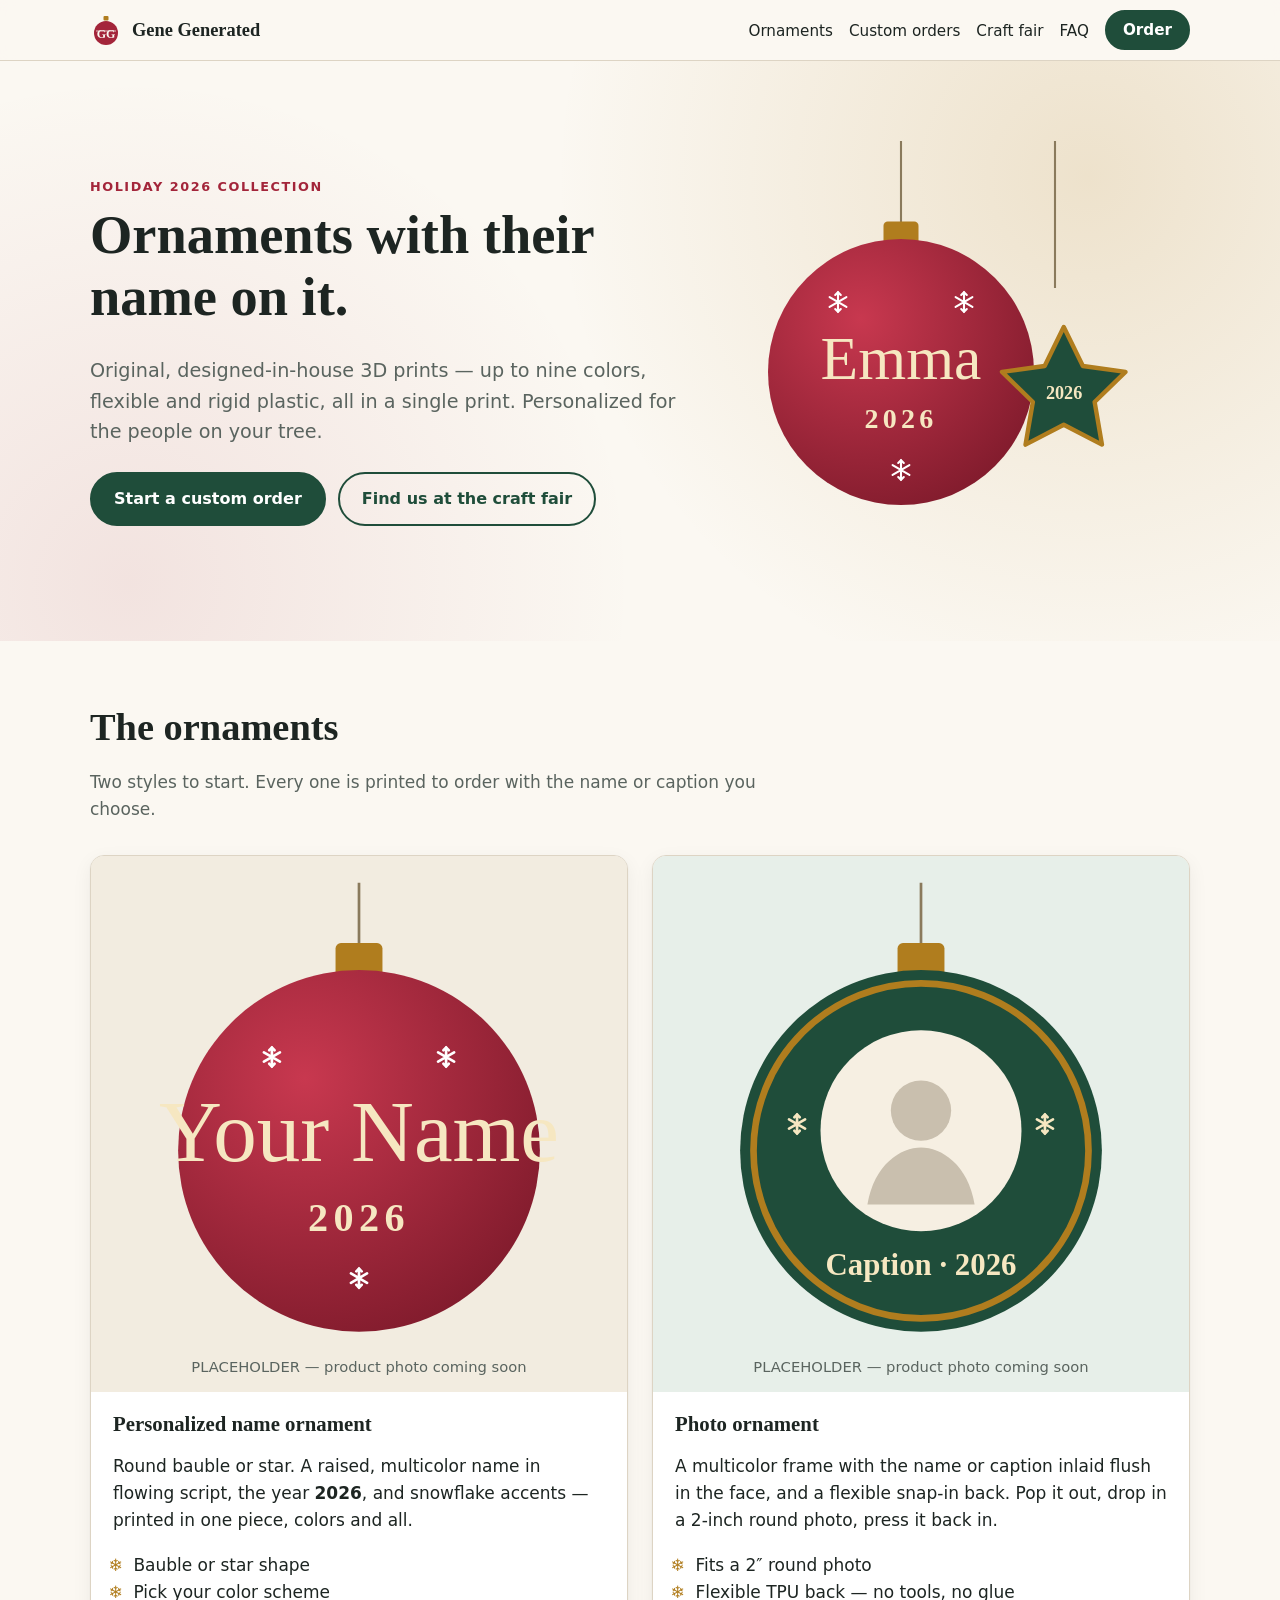
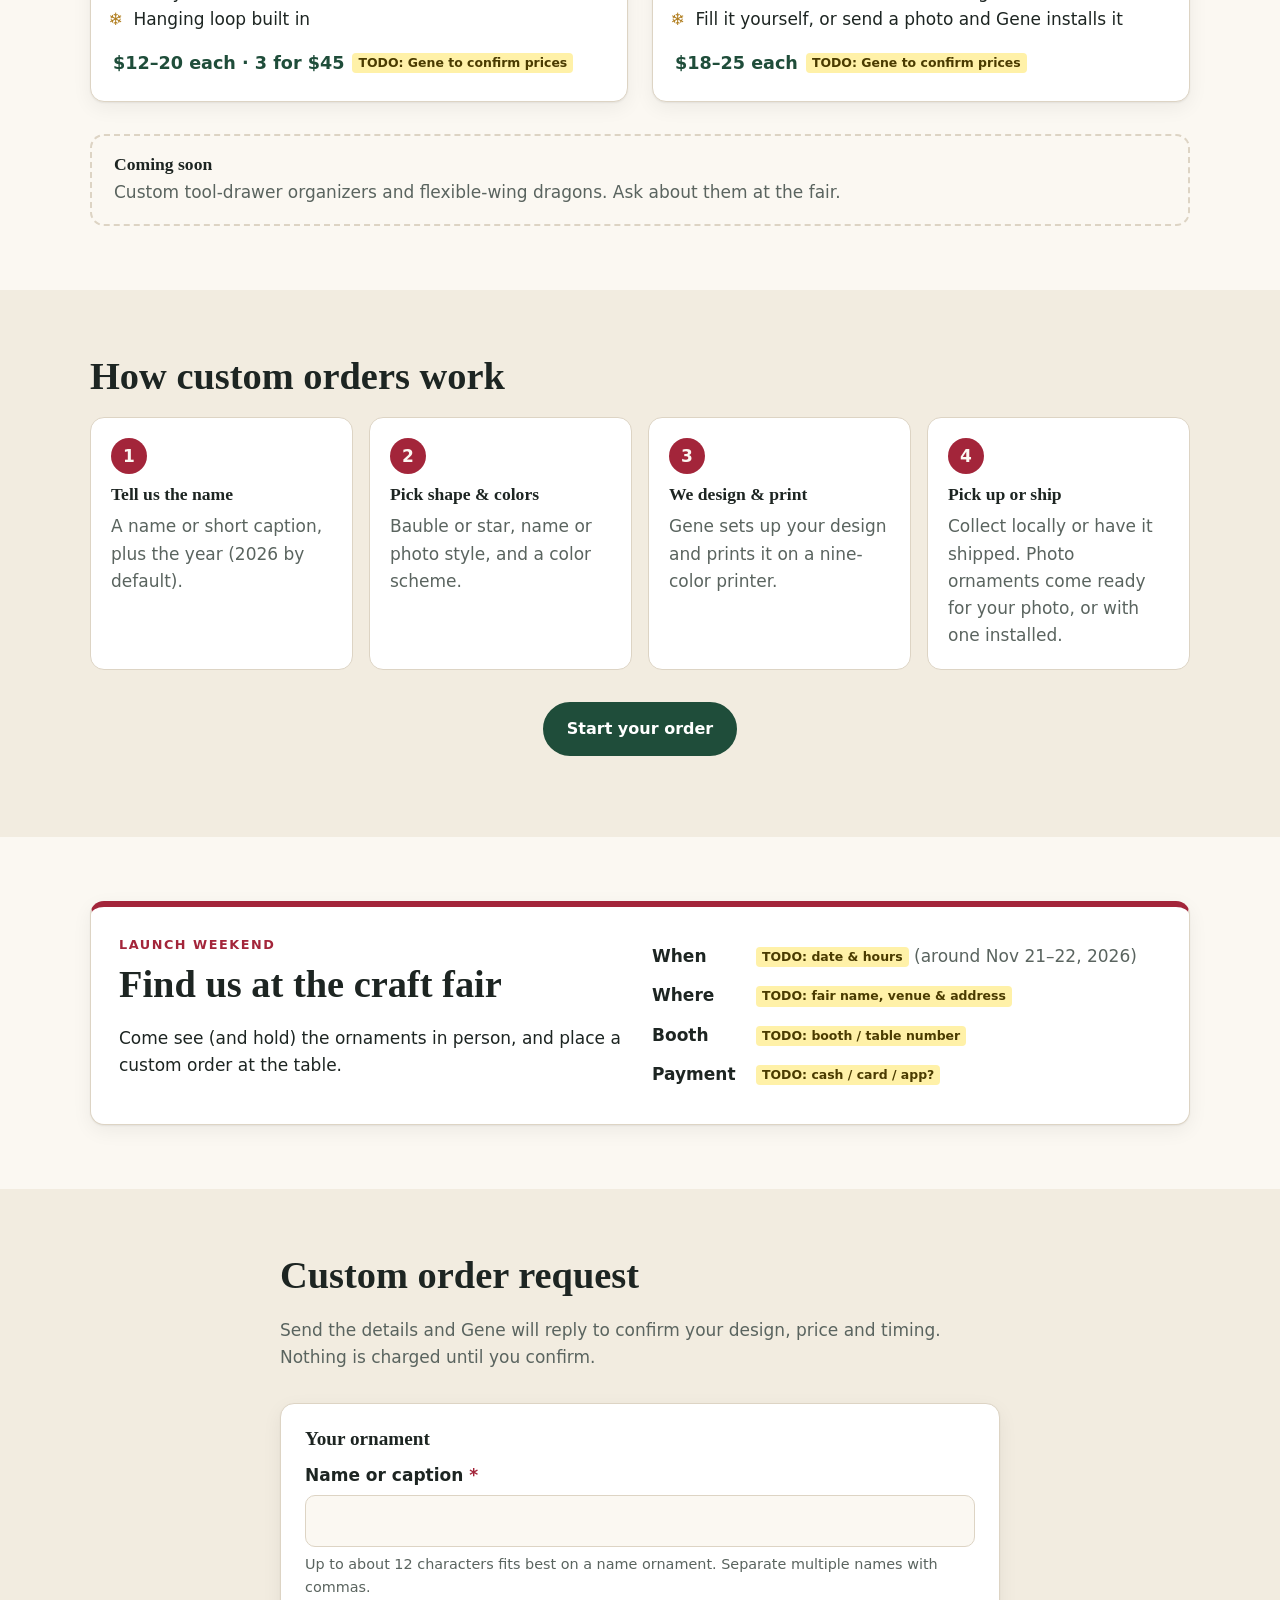
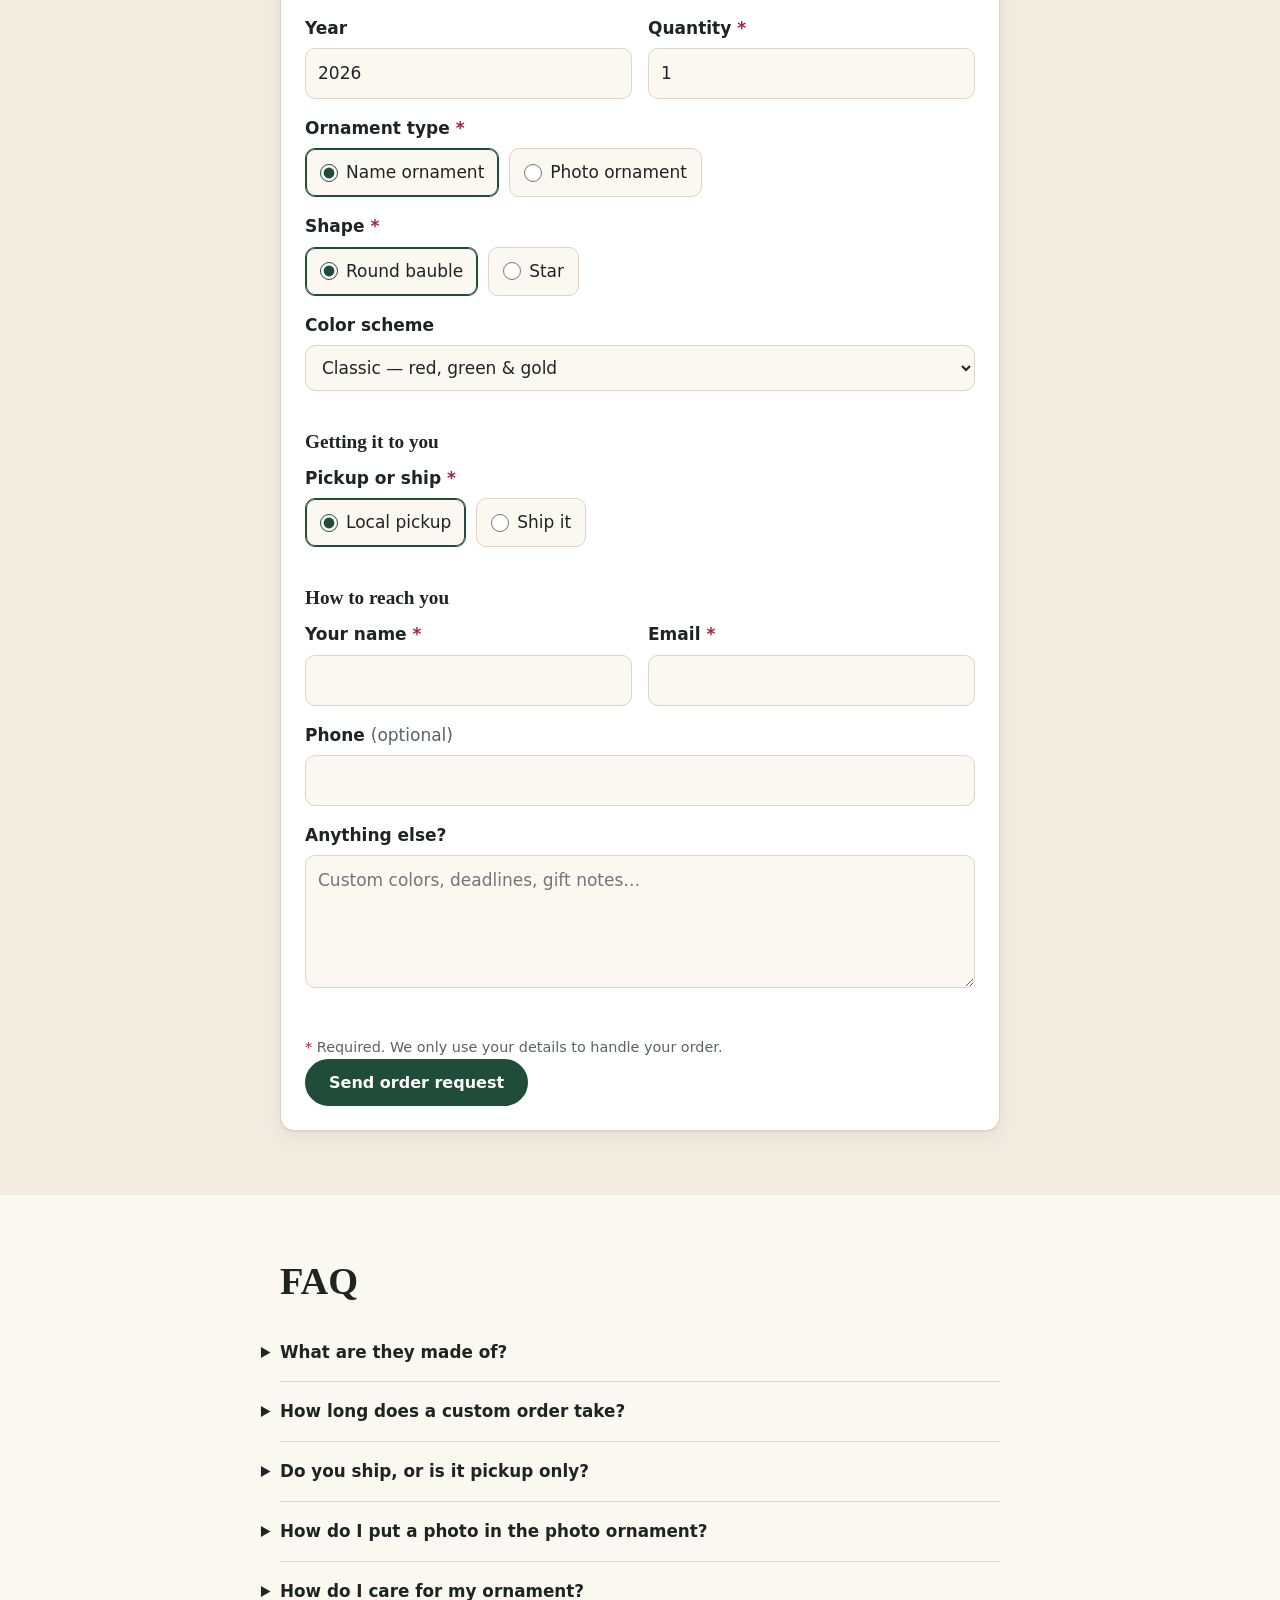
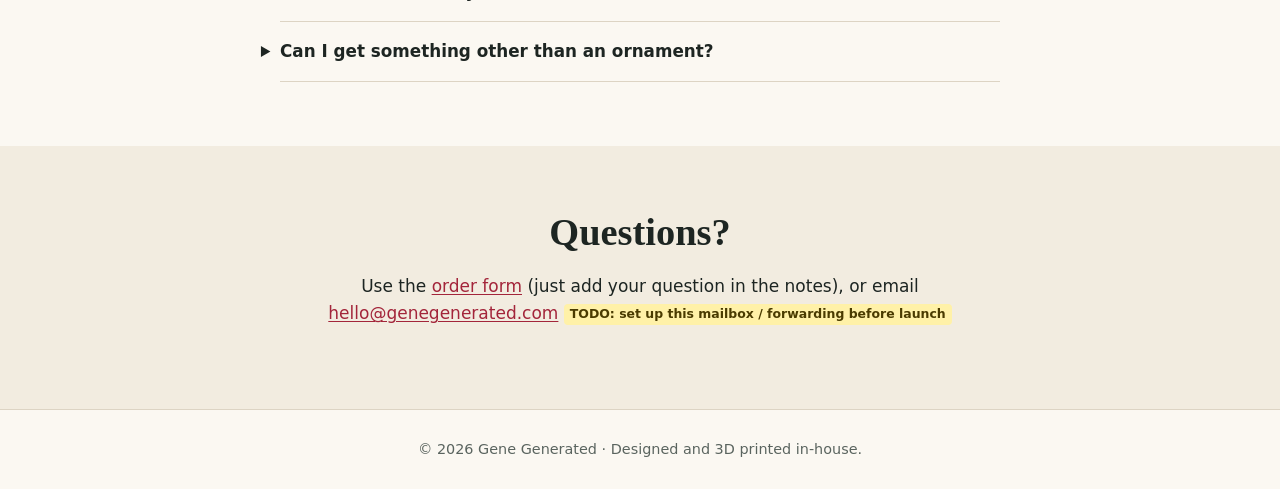
==== index.html @ dda0d92b "Initial static site for genegenerated.com One-page site: hero, name + photo ornament lines, custom-o" ====
<!doctype html>
<html lang="en">
<head>
  <meta charset="utf-8">
  <meta name="viewport" content="width=device-width, initial-scale=1">
  <title>Gene Generated — Personalized 3D-Printed Ornaments</title>
  <meta name="description" content="Original, designed-in-house multicolor 3D-printed ornaments. Personalized name ornaments and snap-in photo ornaments for holiday 2026.">
  <meta name="color-scheme" content="light dark">
  <meta name="theme-color" content="#1f4d3a" media="(prefers-color-scheme: light)">
  <meta name="theme-color" content="#0f1a16" media="(prefers-color-scheme: dark)">
  <link rel="canonical" href="https://genegenerated.com/">
  <link rel="icon" href="assets/img/favicon.svg" type="image/svg+xml">
  <meta property="og:title" content="Gene Generated — Personalized 3D-Printed Ornaments">
  <meta property="og:description" content="Multicolor name and photo ornaments, designed and printed in-house.">
  <meta property="og:type" content="website">
  <meta property="og:url" content="https://genegenerated.com/">
  <link rel="stylesheet" href="styles.css">
  <script src="script.js" defer></script>
</head>
<body>
  <a class="skip-link" href="#main">Skip to content</a>

  <header class="site-header">
    <div class="wrap header-inner">
      <a class="brand" href="#top" aria-label="Gene Generated home">
        <img src="assets/img/favicon.svg" alt="" width="32" height="32">
        <span>Gene Generated</span>
      </a>
      <nav aria-label="Main">
        <ul class="nav-list">
          <li><a href="#ornaments">Ornaments</a></li>
          <li><a href="#how">Custom orders</a></li>
          <li><a href="#fair">Craft fair</a></li>
          <li><a href="#faq">FAQ</a></li>
          <li><a class="btn btn-small" href="#order">Order</a></li>
        </ul>
      </nav>
    </div>
  </header>

  <main id="main">
    <!-- HERO -->
    <section class="hero" id="top">
      <div class="wrap hero-inner">
        <div class="hero-copy">
          <p class="eyebrow">Holiday 2026 collection</p>
          <h1>Ornaments with their name on it.</h1>
          <p class="lede">Original, designed-in-house 3D prints — up to nine colors, flexible and rigid plastic, all in a single print. Personalized for the people on your tree.</p>
          <div class="hero-actions">
            <a class="btn" href="#order">Start a custom order</a>
            <a class="btn btn-ghost" href="#fair">Find us at the craft fair</a>
          </div>
        </div>
        <figure class="hero-art">
          <!-- TODO(Gene): swap for a real render/photo, ~1200×1200 -->
          <img src="assets/img/placeholder-hero.svg" alt="Illustration of a round ornament with a raised name and snowflakes, next to a star ornament" width="600" height="600">
        </figure>
      </div>
    </section>

    <!-- ORNAMENT LINES -->
    <section class="section" id="ornaments" aria-labelledby="ornaments-title">
      <div class="wrap">
        <h2 id="ornaments-title">The ornaments</h2>
        <p class="section-intro">Two styles to start. Every one is printed to order with the name or caption you choose.</p>

        <div class="cards">
          <article class="card">
            <!-- TODO(Gene): swap for name-ornament render, 800×800 -->
            <img src="assets/img/placeholder-name.svg" alt="Placeholder illustration of a round bauble ornament with a script name, the year 2026 and snowflake accents" width="800" height="800" loading="lazy">
            <div class="card-body">
              <h3>Personalized name ornament</h3>
              <p>Round bauble or star. A raised, multicolor name in flowing script, the year <strong>2026</strong>, and snowflake accents — printed in one piece, colors and all.</p>
              <ul class="features">
                <li>Bauble or star shape</li>
                <li>Pick your color scheme</li>
                <li>Hanging loop built in</li>
              </ul>
              <p class="price">$12–20 each · 3 for $45 <mark class="todo">TODO: Gene to confirm prices</mark></p>
            </div>
          </article>

          <article class="card">
            <!-- TODO(Gene): swap for photo-ornament render, 800×800 -->
            <img src="assets/img/placeholder-photo.svg" alt="Placeholder illustration of a round photo-frame ornament with a caption inlaid in the frame" width="800" height="800" loading="lazy">
            <div class="card-body">
              <h3>Photo ornament</h3>
              <p>A multicolor frame with the name or caption inlaid flush in the face, and a flexible snap-in back. Pop it out, drop in a 2-inch round photo, press it back in.</p>
              <ul class="features">
                <li>Fits a 2″ round photo</li>
                <li>Flexible TPU back — no tools, no glue</li>
                <li>Fill it yourself, or send a photo and Gene installs it</li>
              </ul>
              <p class="price">$18–25 each <mark class="todo">TODO: Gene to confirm prices</mark></p>
            </div>
          </article>
        </div>

        <aside class="coming-soon" aria-label="Coming soon">
          <h3>Coming soon</h3>
          <p>Custom tool-drawer organizers and flexible-wing dragons. Ask about them at the fair.</p>
        </aside>
      </div>
    </section>

    <!-- HOW IT WORKS -->
    <section class="section section-alt" id="how" aria-labelledby="how-title">
      <div class="wrap">
        <h2 id="how-title">How custom orders work</h2>
        <ol class="steps">
          <li>
            <h3>Tell us the name</h3>
            <p>A name or short caption, plus the year (2026 by default).</p>
          </li>
          <li>
            <h3>Pick shape &amp; colors</h3>
            <p>Bauble or star, name or photo style, and a color scheme.</p>
          </li>
          <li>
            <h3>We design &amp; print</h3>
            <p>Gene sets up your design and prints it on a nine-color printer.</p>
          </li>
          <li>
            <h3>Pick up or ship</h3>
            <p>Collect locally or have it shipped. Photo ornaments come ready for your photo, or with one installed.</p>
          </li>
        </ol>
        <p class="center"><a class="btn" href="#order">Start your order</a></p>
      </div>
    </section>

    <!-- CRAFT FAIR -->
    <section class="section" id="fair" aria-labelledby="fair-title">
      <div class="wrap">
        <div class="fair">
          <div>
            <p class="eyebrow">Launch weekend</p>
            <h2 id="fair-title">Find us at the craft fair</h2>
            <p>Come see (and hold) the ornaments in person, and place a custom order at the table.</p>
          </div>
          <dl class="fair-details">
            <div><dt>When</dt><dd><mark class="todo">TODO: date &amp; hours</mark> <span class="muted">(around Nov 21–22, 2026)</span></dd></div>
            <div><dt>Where</dt><dd><mark class="todo">TODO: fair name, venue &amp; address</mark></dd></div>
            <div><dt>Booth</dt><dd><mark class="todo">TODO: booth / table number</mark></dd></div>
            <div><dt>Payment</dt><dd><mark class="todo">TODO: cash / card / app?</mark></dd></div>
          </dl>
        </div>
      </div>
    </section>

    <!-- ORDER FORM -->
    <section class="section section-alt" id="order" aria-labelledby="order-title">
      <div class="wrap narrow">
        <h2 id="order-title">Custom order request</h2>
        <p class="section-intro">Send the details and Gene will reply to confirm your design, price and timing. Nothing is charged until you confirm.</p>

        <form name="custom-order" method="POST" action="/thanks.html" data-netlify="true" netlify-honeypot="bot-field" class="order-form">
          <input type="hidden" name="form-name" value="custom-order">
          <p class="visually-hidden">
            <label>Leave this empty: <input name="bot-field" tabindex="-1" autocomplete="off"></label>
          </p>

          <fieldset>
            <legend>Your ornament</legend>

            <div class="field">
              <label for="ornament-text">Name or caption <span class="req" aria-hidden="true">*</span></label>
              <input id="ornament-text" name="ornament_text" type="text" required maxlength="40" autocomplete="off" aria-describedby="ornament-text-help">
              <p class="help" id="ornament-text-help">Up to about 12 characters fits best on a name ornament. Separate multiple names with commas.</p>
            </div>

            <div class="row">
              <div class="field">
                <label for="year">Year</label>
                <input id="year" name="year" type="text" inputmode="numeric" value="2026" maxlength="4" pattern="[0-9]{4}">
              </div>
              <div class="field">
                <label for="quantity">Quantity <span class="req" aria-hidden="true">*</span></label>
                <input id="quantity" name="quantity" type="number" min="1" max="50" value="1" required>
              </div>
            </div>

            <div class="field">
              <span class="label" id="type-label">Ornament type <span class="req" aria-hidden="true">*</span></span>
              <div class="choices" role="radiogroup" aria-labelledby="type-label">
                <label class="choice"><input type="radio" name="ornament_type" value="name" required checked> Name ornament</label>
                <label class="choice"><input type="radio" name="ornament_type" value="photo"> Photo ornament</label>
              </div>
            </div>

            <div class="field">
              <span class="label" id="shape-label">Shape <span class="req" aria-hidden="true">*</span></span>
              <div class="choices" role="radiogroup" aria-labelledby="shape-label">
                <label class="choice"><input type="radio" name="shape" value="bauble" required checked> Round bauble</label>
                <label class="choice"><input type="radio" name="shape" value="star"> Star</label>
              </div>
            </div>

            <div class="field" id="photo-option">
              <span class="label" id="photo-label">Photo</span>
              <div class="choices" role="radiogroup" aria-labelledby="photo-label">
                <label class="choice"><input type="radio" name="photo_install" value="customer-fills" checked> I'll add my own photo</label>
                <label class="choice"><input type="radio" name="photo_install" value="gene-installs"> I'll send a photo for you to install</label>
              </div>
              <p class="help">If you'd like us to install it, Gene will reply with how to send the photo.</p>
            </div>

            <div class="field">
              <label for="colors">Color scheme</label>
              <select id="colors" name="color_scheme">
                <option>Classic — red, green &amp; gold</option>
                <option>Winter — white, silver &amp; ice blue</option>
                <option>Woodland — pine, cream &amp; copper</option>
                <option>Candy — red, white &amp; mint</option>
                <option>Custom — describe below</option>
              </select>
            </div>
          </fieldset>

          <fieldset>
            <legend>Getting it to you</legend>
            <div class="field">
              <span class="label" id="delivery-label">Pickup or ship <span class="req" aria-hidden="true">*</span></span>
              <div class="choices" role="radiogroup" aria-labelledby="delivery-label">
                <label class="choice"><input type="radio" name="delivery" value="pickup" required checked> Local pickup</label>
                <label class="choice"><input type="radio" name="delivery" value="ship"> Ship it</label>
              </div>
            </div>
            <div class="field" id="ship-address">
              <label for="address">Shipping address</label>
              <textarea id="address" name="shipping_address" rows="3" autocomplete="street-address"></textarea>
            </div>
          </fieldset>

          <fieldset>
            <legend>How to reach you</legend>
            <div class="row">
              <div class="field">
                <label for="cust-name">Your name <span class="req" aria-hidden="true">*</span></label>
                <input id="cust-name" name="customer_name" type="text" required autocomplete="name">
              </div>
              <div class="field">
                <label for="cust-email">Email <span class="req" aria-hidden="true">*</span></label>
                <input id="cust-email" name="customer_email" type="email" required autocomplete="email">
              </div>
            </div>
            <div class="field">
              <label for="cust-phone">Phone <span class="optional">(optional)</span></label>
              <input id="cust-phone" name="customer_phone" type="tel" autocomplete="tel">
            </div>
            <div class="field">
              <label for="notes">Anything else?</label>
              <textarea id="notes" name="notes" rows="4" placeholder="Custom colors, deadlines, gift notes…"></textarea>
            </div>
          </fieldset>

          <p class="help"><span class="req" aria-hidden="true">*</span> Required. We only use your details to handle your order.</p>
          <button class="btn" type="submit">Send order request</button>
        </form>
      </div>
    </section>

    <!-- FAQ -->
    <section class="section" id="faq" aria-labelledby="faq-title">
      <div class="wrap narrow">
        <h2 id="faq-title">FAQ</h2>
        <div class="faq">
          <details>
            <summary>What are they made of?</summary>
            <p>Rigid PLA plastic for the body and frame, with flexible TPU for parts that need to bend, like the photo ornament's snap-in back. Everything is printed together on a nine-head multi-material printer, so colors are part of the print, not paint. <mark class="todo">TODO: Gene to confirm materials</mark></p>
          </details>
          <details>
            <summary>How long does a custom order take?</summary>
            <p>Usually <mark class="todo">TODO: X–Y days</mark> from when you confirm your design. Ordering for a gift? Let us know your deadline in the notes. <mark class="todo">TODO: last order date for Christmas delivery</mark></p>
          </details>
          <details>
            <summary>Do you ship, or is it pickup only?</summary>
            <p>Both. Local pickup is free <mark class="todo">TODO: confirm pickup location/arrangement</mark>. Shipping within the US is <mark class="todo">TODO: shipping cost &amp; carrier</mark>.</p>
          </details>
          <details>
            <summary>How do I put a photo in the photo ornament?</summary>
            <p>Gently push the flexible back out, drop in a 2-inch round photo (a standard 2″ circle punch works great on a printed photo), and press the back into place. Prefer we do it? Choose "send a photo for you to install" on the order form.</p>
          </details>
          <details>
            <summary>How do I care for my ornament?</summary>
            <p>Dust with a soft dry cloth. Keep away from high heat — don't leave it on a dashboard, in direct sun behind glass, or near a heater, as the plastic can soften and warp. Not a toy for small children; contains small details.</p>
          </details>
          <details>
            <summary>Can I get something other than an ornament?</summary>
            <p>Custom tool-drawer organizers and flexible-wing dragons are on the way. Ask through the order form — we're happy to talk about ideas.</p>
          </details>
        </div>
      </div>
    </section>

    <!-- CONTACT -->
    <section class="section section-alt" id="contact" aria-labelledby="contact-title">
      <div class="wrap narrow center">
        <h2 id="contact-title">Questions?</h2>
        <p>Use the <a href="#order">order form</a> (just add your question in the notes), or email
          <a href="mailto:hello@genegenerated.com">hello@genegenerated.com</a>
          <mark class="todo">TODO: set up this mailbox / forwarding before launch</mark></p>
      </div>
    </section>
  </main>

  <footer class="site-footer">
    <div class="wrap">
      <p>© 2026 Gene Generated · Designed and 3D printed in-house.</p>
    </div>
  </footer>
</body>
</html>
---- styles.css ----
/* Gene Generated — styles. No build step. */
:root {
  --bg: #fbf8f2;
  --bg-alt: #f2ece0;
  --surface: #ffffff;
  --text: #1d2522;
  --muted: #5a645f;
  --border: #ddd4c4;
  --primary: #1f4d3a;       /* pine */
  --primary-text: #ffffff;
  --accent: #a3253a;        /* cranberry */
  --gold: #b07d1e;
  --focus: #1a6fd1;
  --todo-bg: #fff1a8;
  --todo-text: #4a3b00;
  --radius: 14px;
  --shadow: 0 1px 2px rgb(0 0 0 / .06), 0 6px 20px rgb(0 0 0 / .06);
  --font: system-ui, -apple-system, "Segoe UI", Roboto, "Helvetica Neue", Arial, sans-serif;
  --display: Georgia, "Iowan Old Style", "Palatino Linotype", serif;
}

@media (prefers-color-scheme: dark) {
  :root {
    --bg: #0f1a16;
    --bg-alt: #15231e;
    --surface: #1a2a24;
    --text: #eef2ee;
    --muted: #a8b5ae;
    --border: #2d4038;
    --primary: #7fcfa6;
    --primary-text: #0b1612;
    --accent: #f08a9b;
    --gold: #e4b955;
    --focus: #8cc2ff;
    --todo-bg: #5c4b00;
    --todo-text: #fff3b0;
    --shadow: 0 1px 2px rgb(0 0 0 / .4), 0 6px 20px rgb(0 0 0 / .3);
  }
}

*, *::before, *::after { box-sizing: border-box; }
html { scroll-behavior: smooth; -webkit-text-size-adjust: 100%; }
@media (prefers-reduced-motion: reduce) { html { scroll-behavior: auto; } }

body {
  margin: 0;
  background: var(--bg);
  color: var(--text);
  font: 1.0625rem/1.6 var(--font);
}

img { max-width: 100%; height: auto; display: block; }
a { color: var(--accent); text-underline-offset: 2px; }
a:hover { text-decoration-thickness: 2px; }
:focus-visible { outline: 3px solid var(--focus); outline-offset: 2px; border-radius: 4px; }

h1, h2, h3 { font-family: var(--display); line-height: 1.15; margin: 0 0 .5em; }
h1 { font-size: clamp(2.1rem, 6vw, 3.4rem); }
h2 { font-size: clamp(1.7rem, 4.5vw, 2.4rem); }
h3 { font-size: 1.3rem; }

.wrap { width: min(1100px, 100% - 32px); margin-inline: auto; }
.narrow { width: min(720px, 100% - 32px); }
.center { text-align: center; }
.muted { color: var(--muted); }

.skip-link {
  position: absolute; left: 8px; top: -60px;
  background: var(--primary); color: var(--primary-text);
  padding: 8px 14px; border-radius: 8px; z-index: 100;
}
.skip-link:focus { top: 8px; }

.visually-hidden {
  position: absolute !important; width: 1px; height: 1px; overflow: hidden;
  clip: rect(0 0 0 0); white-space: nowrap;
}

/* TODO markers — intentionally loud; remove each once confirmed */
mark.todo {
  background: var(--todo-bg); color: var(--todo-text);
  font: 600 .78rem/1.3 var(--font);
  padding: 2px 6px; border-radius: 4px; white-space: normal;
  display: inline-block; vertical-align: middle;
}

/* Header */
.site-header {
  position: sticky; top: 0; z-index: 10;
  background: color-mix(in srgb, var(--bg) 88%, transparent);
  backdrop-filter: blur(8px);
  border-bottom: 1px solid var(--border);
}
.header-inner { display: flex; align-items: center; justify-content: space-between; gap: 12px; padding-block: 10px; flex-wrap: wrap; }
.brand { display: flex; align-items: center; gap: 10px; color: var(--text); text-decoration: none; font: 700 1.15rem var(--display); }
.nav-list { list-style: none; display: flex; flex-wrap: wrap; gap: 4px 16px; margin: 0; padding: 0; align-items: center; }
.nav-list a:not(.btn) { color: var(--text); text-decoration: none; font-size: .95rem; padding: 6px 0; }
.nav-list a:not(.btn):hover { color: var(--accent); }
@media (max-width: 640px) {
  .nav-list li:not(:last-child) { display: none; }
}

/* Buttons */
.btn {
  display: inline-block; background: var(--primary); color: var(--primary-text);
  padding: 12px 22px; border-radius: 999px; font-weight: 600; text-decoration: none;
  border: 2px solid var(--primary); cursor: pointer; font-size: 1rem; font-family: inherit;
}
.btn:hover { filter: brightness(1.1); }
.btn-small { padding: 6px 16px; font-size: .95rem; }
.btn-ghost { background: transparent; color: var(--primary); }

/* Hero */
.hero { padding: 48px 0 56px; background:
  radial-gradient(circle at 85% 20%, color-mix(in srgb, var(--gold) 18%, transparent), transparent 45%),
  radial-gradient(circle at 10% 90%, color-mix(in srgb, var(--accent) 10%, transparent), transparent 40%); }
.hero-inner { display: grid; gap: 32px; align-items: center; }
@media (min-width: 820px) { .hero-inner { grid-template-columns: 1.1fr .9fr; } .hero { padding: 80px 0; } }
.eyebrow { text-transform: uppercase; letter-spacing: .12em; font-size: .8rem; font-weight: 700; color: var(--accent); margin: 0 0 .5em; }
.lede { font-size: 1.2rem; color: var(--muted); max-width: 36em; }
.hero-actions { display: flex; flex-wrap: wrap; gap: 12px; margin-top: 24px; }
.hero-art img { width: min(420px, 100%); margin-inline: auto; }
.hero-art { margin: 0; }

/* Sections */
.section { padding: 64px 0; }
.section-alt { background: var(--bg-alt); }
.section-intro { color: var(--muted); max-width: 40em; margin-bottom: 32px; }

.cards { display: grid; gap: 24px; }
@media (min-width: 760px) { .cards { grid-template-columns: 1fr 1fr; } }
.card { background: var(--surface); border: 1px solid var(--border); border-radius: var(--radius); overflow: hidden; box-shadow: var(--shadow); display: flex; flex-direction: column; }
.card img { aspect-ratio: 1; object-fit: cover; width: 100%; background: var(--bg-alt); }
.card-body { padding: 20px 22px 24px; }
.features { padding-left: 1.2em; margin: 0 0 16px; }
.features li::marker { color: var(--gold); content: "❄  "; }
.price { font-weight: 700; font-size: 1.1rem; color: var(--primary); margin: 0; display: flex; flex-wrap: wrap; gap: 8px; align-items: center; }

.coming-soon { margin-top: 32px; padding: 18px 22px; border: 2px dashed var(--border); border-radius: var(--radius); }
.coming-soon h3 { font-size: 1.1rem; margin-bottom: .25em; }
.coming-soon p { margin: 0; color: var(--muted); }

.steps { list-style: none; padding: 0; margin: 0 0 32px; display: grid; gap: 16px; counter-reset: step; }
@media (min-width: 700px) { .steps { grid-template-columns: repeat(2, 1fr); } }
@media (min-width: 1000px) { .steps { grid-template-columns: repeat(4, 1fr); } }
.steps li { counter-increment: step; background: var(--surface); border: 1px solid var(--border); border-radius: var(--radius); padding: 20px; }
.steps li::before {
  content: counter(step); display: grid; place-items: center; width: 36px; height: 36px; border-radius: 50%;
  background: var(--accent); color: var(--bg); font-weight: 700; margin-bottom: 10px;
}
.steps h3 { font-size: 1.1rem; }
.steps p { margin: 0; color: var(--muted); }

.fair { display: grid; gap: 24px; background: var(--surface); border: 1px solid var(--border); border-radius: var(--radius); padding: 28px; box-shadow: var(--shadow); border-top: 6px solid var(--accent); }
@media (min-width: 820px) { .fair { grid-template-columns: 1fr 1fr; align-items: center; } }
.fair-details { margin: 0; display: grid; gap: 12px; }
.fair-details div { display: grid; grid-template-columns: 6rem 1fr; gap: 8px; }
.fair-details dt { font-weight: 700; }
.fair-details dd { margin: 0; }

/* Form */
.order-form { background: var(--surface); border: 1px solid var(--border); border-radius: var(--radius); padding: 24px; box-shadow: var(--shadow); }
fieldset { border: 0; padding: 0; margin: 0 0 24px; }
legend { font: 700 1.2rem var(--display); margin-bottom: 12px; padding: 0; }
.field { margin-bottom: 16px; }
.row { display: grid; gap: 0 16px; }
@media (min-width: 560px) { .row { grid-template-columns: 1fr 1fr; } }
label, .label { display: block; font-weight: 600; margin-bottom: 6px; }
.req { color: var(--accent); }
.optional { font-weight: 400; color: var(--muted); }
input[type="text"], input[type="email"], input[type="tel"], input[type="number"], select, textarea {
  width: 100%; padding: 11px 12px; font: inherit; color: var(--text);
  background: var(--bg); border: 1.5px solid var(--border); border-radius: 10px;
}
input:focus-visible, select:focus-visible, textarea:focus-visible { border-color: var(--focus); }
.choices { display: flex; flex-wrap: wrap; gap: 10px; }
.choice {
  display: flex; align-items: center; gap: 8px; font-weight: 500; margin: 0;
  padding: 10px 14px; border: 1.5px solid var(--border); border-radius: 10px; cursor: pointer; background: var(--bg);
}
.choice:has(input:checked) { border-color: var(--primary); box-shadow: inset 0 0 0 1px var(--primary); }
.choice input { accent-color: var(--primary); width: 18px; height: 18px; margin: 0; }
.help { font-size: .9rem; color: var(--muted); margin: 6px 0 0; }

/* FAQ */
.faq details { border-bottom: 1px solid var(--border); padding: 4px 0; }
.faq summary { cursor: pointer; font-weight: 600; padding: 12px 0; font-size: 1.05rem; list-style-position: outside; }
.faq details p { margin: 0 0 16px; color: var(--muted); }

.site-footer { padding: 28px 0; border-top: 1px solid var(--border); color: var(--muted); font-size: .9rem; text-align: center; }
.site-footer p { margin: 0; }

/* Thanks / 404 */
.simple-page { min-height: 70vh; display: grid; place-items: center; text-align: center; padding: 48px 0; }
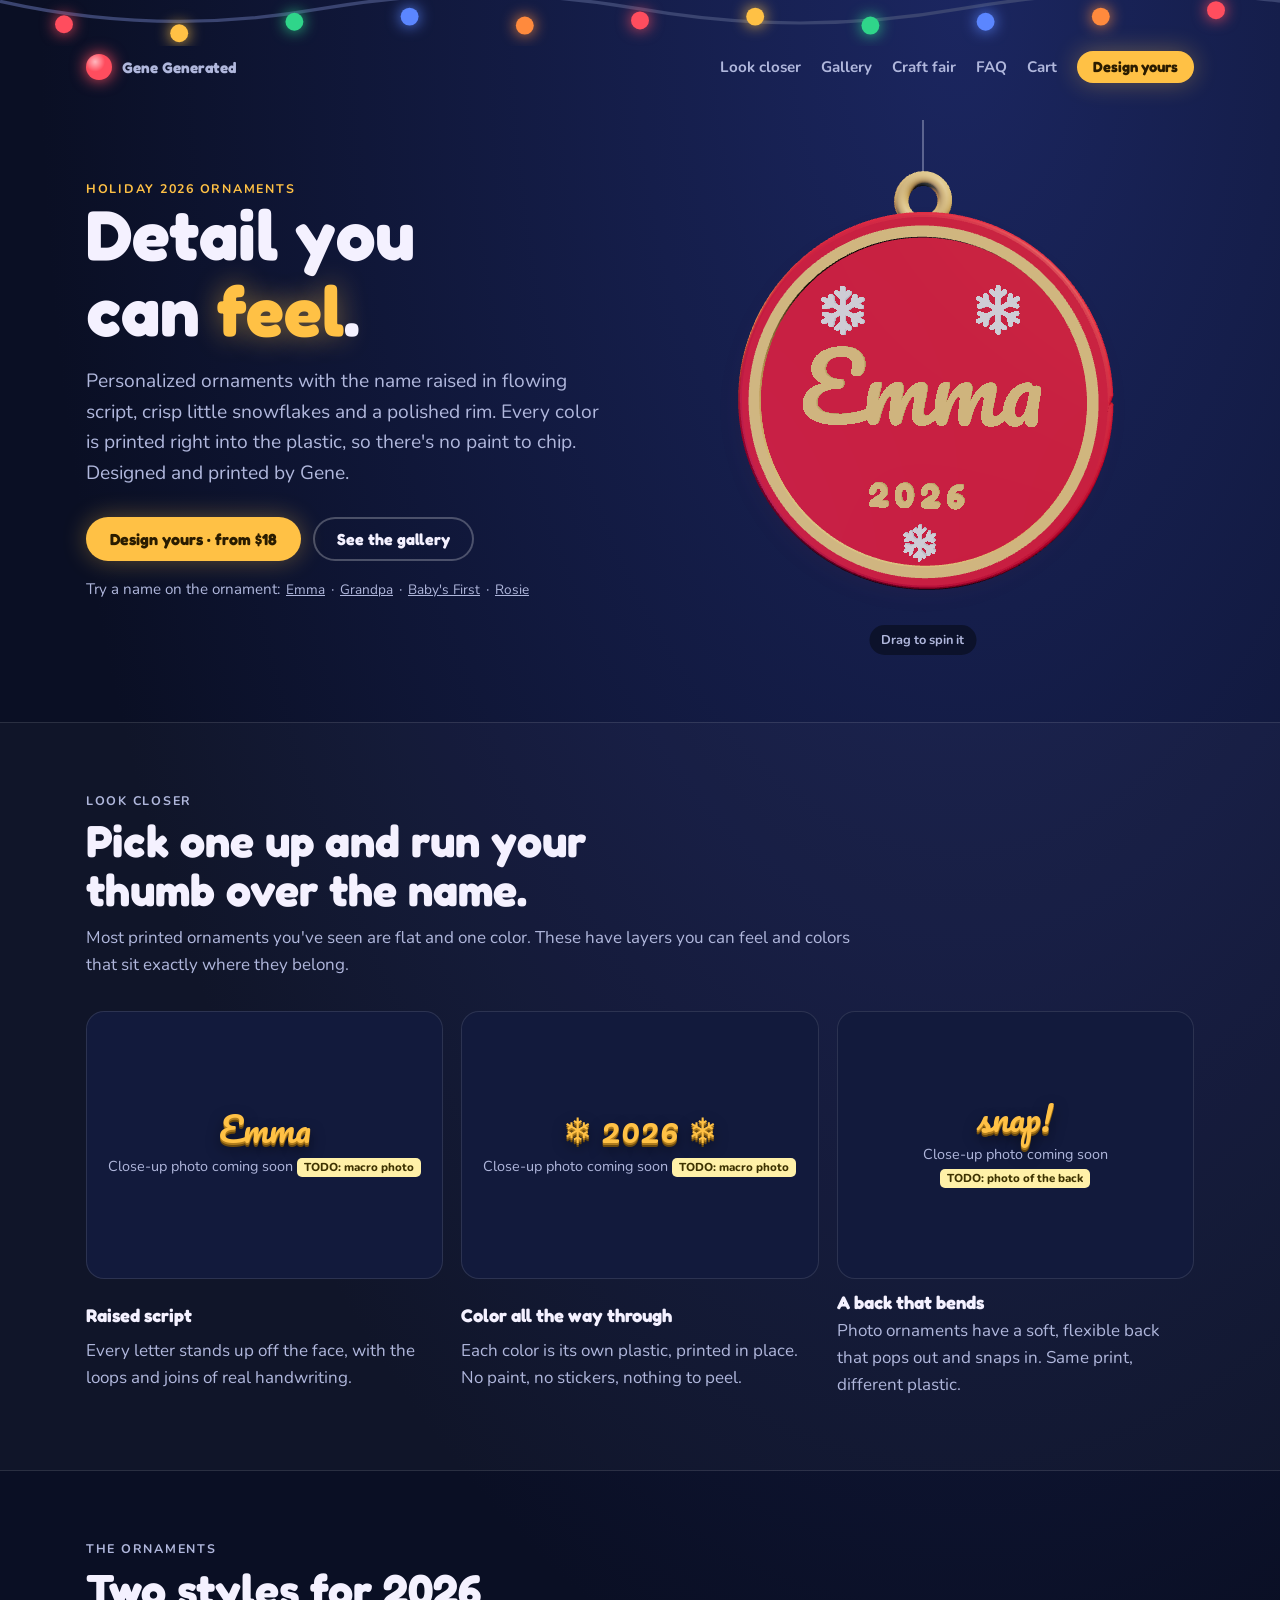
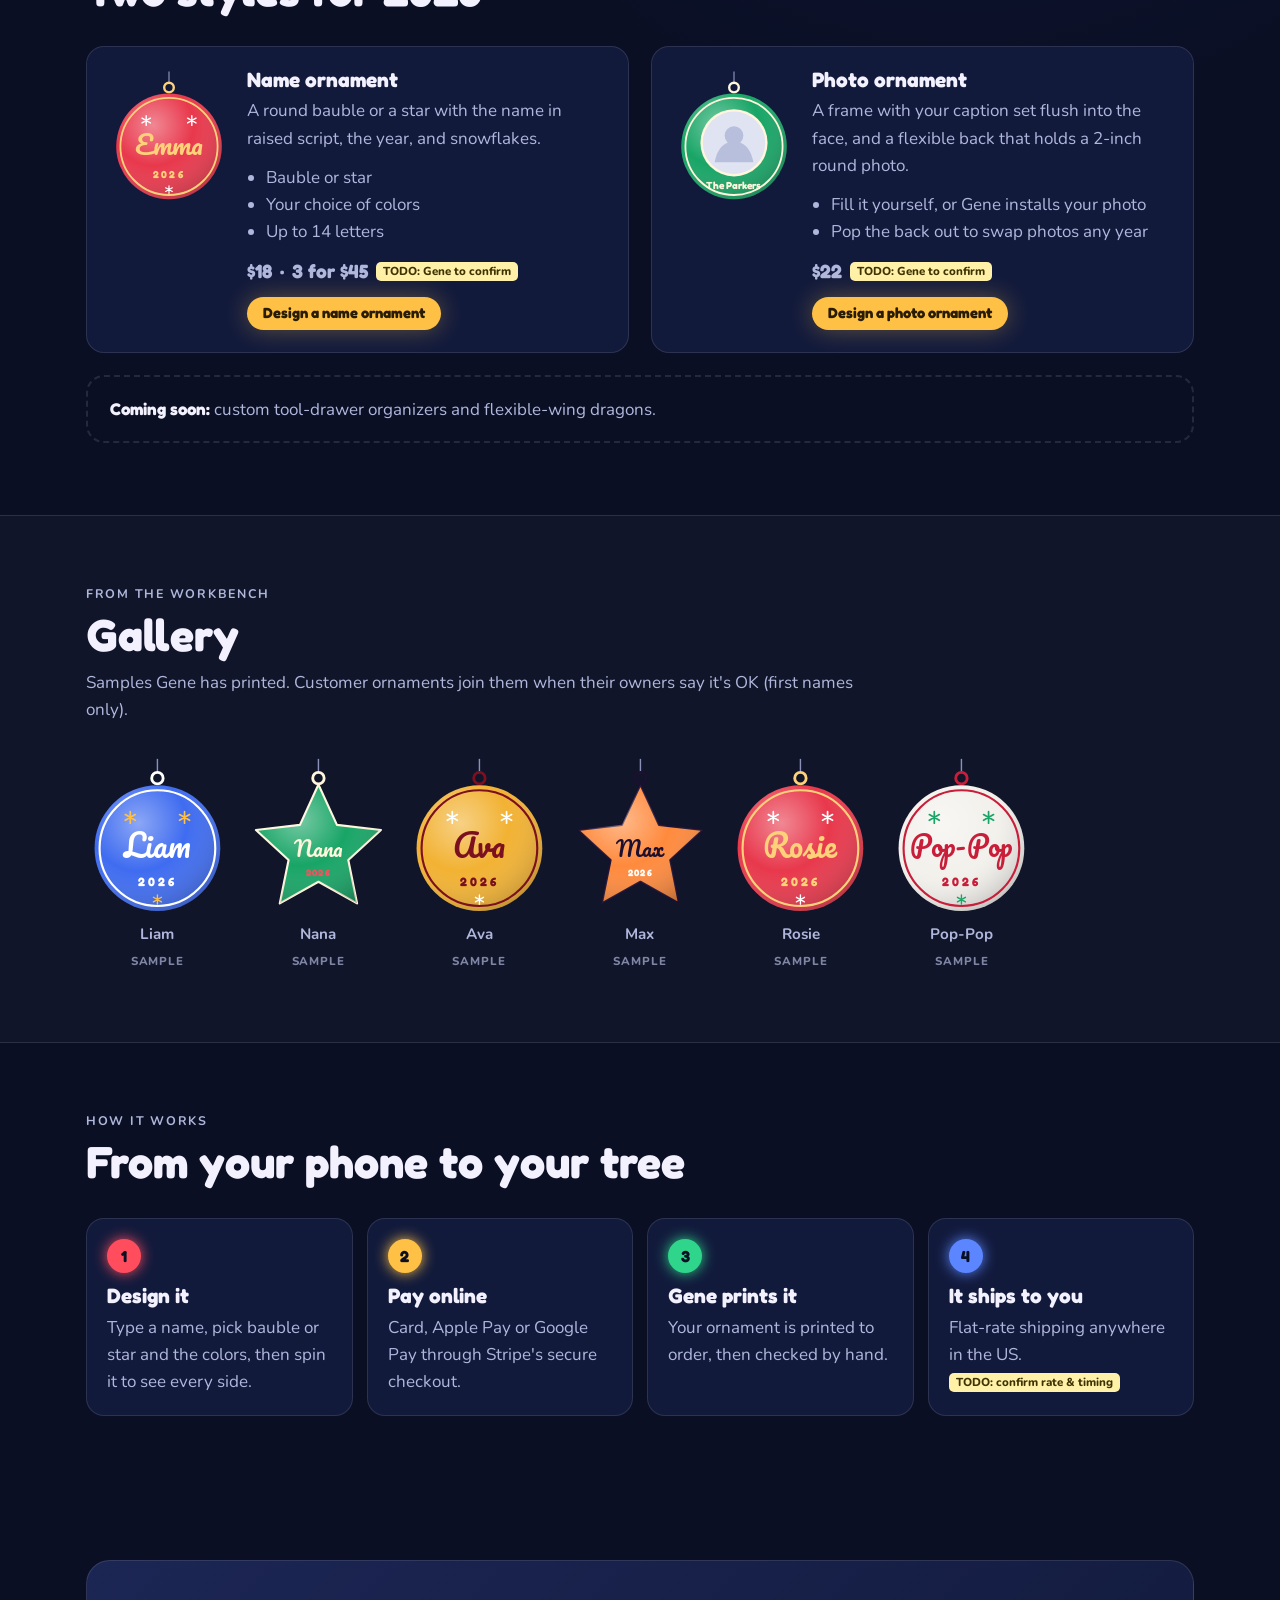
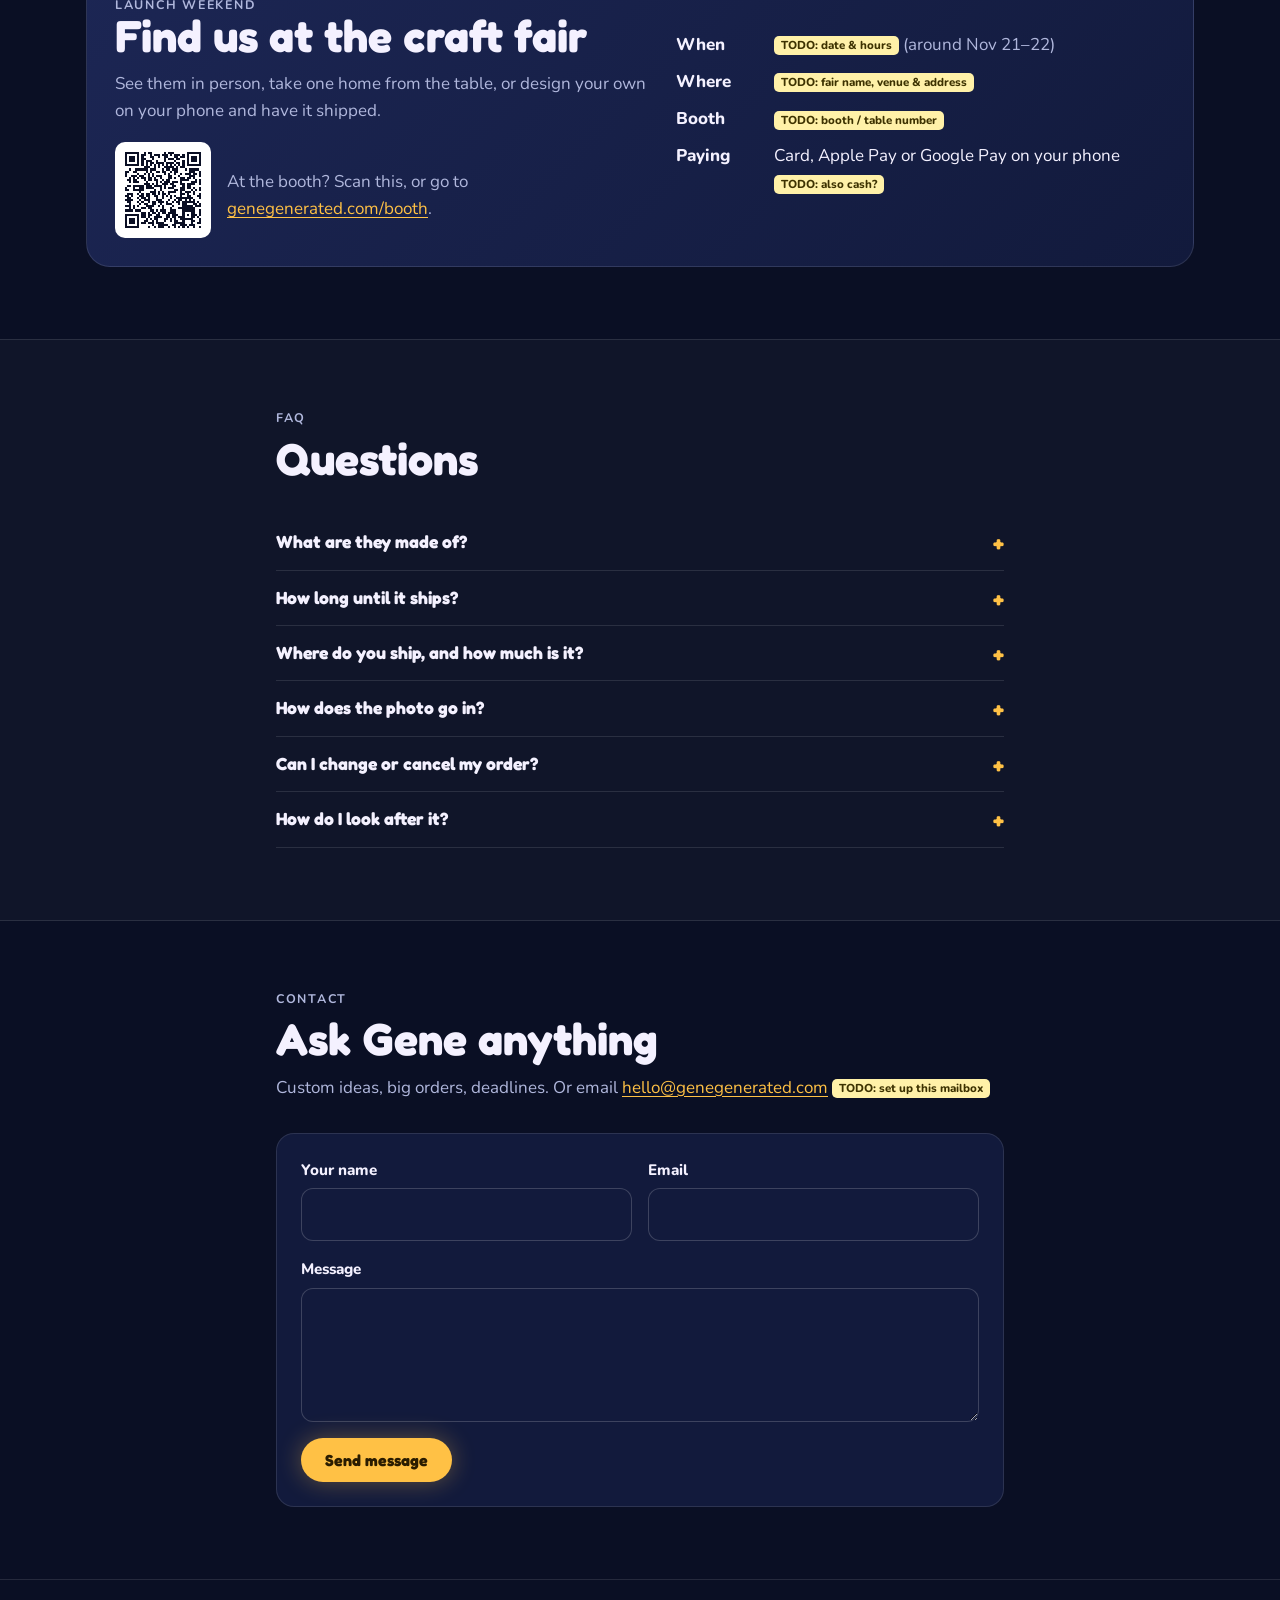
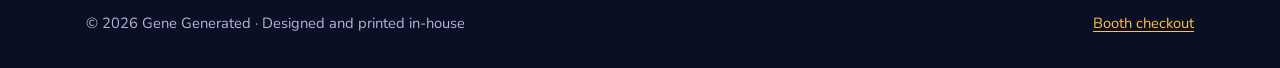
==== commit d6b54acd: "Rebuild as String of Lights shop with 3D designer, booth page and Stripe checkout - Home: spin-able " ====
--- a/index.html
+++ b/index.html
@@ -2,312 +2,210 @@
 <html lang="en">
 <head>
   <meta charset="utf-8">
-  <meta name="viewport" content="width=device-width, initial-scale=1">
-  <title>Gene Generated — Personalized 3D-Printed Ornaments</title>
-  <meta name="description" content="Original, designed-in-house multicolor 3D-printed ornaments. Personalized name ornaments and snap-in photo ornaments for holiday 2026.">
-  <meta name="color-scheme" content="light dark">
-  <meta name="theme-color" content="#1f4d3a" media="(prefers-color-scheme: light)">
-  <meta name="theme-color" content="#0f1a16" media="(prefers-color-scheme: dark)">
+  <meta name="viewport" content="width=device-width, initial-scale=1, viewport-fit=cover">
+  <title>Gene Generated · Personalized Ornaments</title>
+  <meta name="description" content="Personalized ornaments with raised script names, crisp snowflakes and colors printed right in. Design yours, spin it in 3D, and order online.">
+  <meta name="theme-color" content="#0a0f24">
   <link rel="canonical" href="https://genegenerated.com/">
-  <link rel="icon" href="assets/img/favicon.svg" type="image/svg+xml">
-  <meta property="og:title" content="Gene Generated — Personalized 3D-Printed Ornaments">
-  <meta property="og:description" content="Multicolor name and photo ornaments, designed and printed in-house.">
+  <link rel="icon" href="/assets/img/favicon.svg" type="image/svg+xml">
+  <meta property="og:title" content="Gene Generated · Personalized Ornaments">
+  <meta property="og:description" content="Raised script names, crisp snowflakes, colors printed right in. Design yours and spin it in 3D.">
   <meta property="og:type" content="website">
   <meta property="og:url" content="https://genegenerated.com/">
-  <link rel="stylesheet" href="styles.css">
-  <script src="script.js" defer></script>
+  <link rel="preload" href="/assets/fonts/fredoka-latin-700-normal.woff2" as="font" type="font/woff2" crossorigin>
+  <link rel="preload" href="/assets/fonts/pacifico-latin-400-normal.woff2" as="font" type="font/woff2" crossorigin>
+  <link rel="stylesheet" href="/styles.css">
+  <script src="/assets/js/pricing.js" defer></script>
+  <script type="module" src="/assets/js/home.js"></script>
 </head>
 <body>
   <a class="skip-link" href="#main">Skip to content</a>
 
   <header class="site-header">
-    <div class="wrap header-inner">
-      <a class="brand" href="#top" aria-label="Gene Generated home">
-        <img src="assets/img/favicon.svg" alt="" width="32" height="32">
-        <span>Gene Generated</span>
-      </a>
+    <svg class="bulbs" viewBox="0 0 1000 46" preserveAspectRatio="xMidYMid slice" aria-hidden="true" focusable="false"><path d="M0 6 Q 125 34 250 12 T 500 12 T 750 12 T 1000 6" fill="none" stroke="#3a4470" stroke-width="2.5"/><circle cx="50" cy="24" r="7" fill="#ff4d5e" style="filter:drop-shadow(0 0 6px #ff4d5e)"/><circle cx="140" cy="31" r="7" fill="#ffc145" style="filter:drop-shadow(0 0 6px #ffc145)"/><circle cx="230" cy="22" r="7" fill="#2fd58a" style="filter:drop-shadow(0 0 6px #2fd58a)"/><circle cx="320" cy="18" r="7" fill="#5b86ff" style="filter:drop-shadow(0 0 6px #5b86ff)"/><circle cx="410" cy="25" r="7" fill="#ff8a3d" style="filter:drop-shadow(0 0 6px #ff8a3d)"/><circle cx="500" cy="21" r="7" fill="#ff4d5e" style="filter:drop-shadow(0 0 6px #ff4d5e)"/><circle cx="590" cy="18" r="7" fill="#ffc145" style="filter:drop-shadow(0 0 6px #ffc145)"/><circle cx="680" cy="25" r="7" fill="#2fd58a" style="filter:drop-shadow(0 0 6px #2fd58a)"/><circle cx="770" cy="22" r="7" fill="#5b86ff" style="filter:drop-shadow(0 0 6px #5b86ff)"/><circle cx="860" cy="18" r="7" fill="#ff8a3d" style="filter:drop-shadow(0 0 6px #ff8a3d)"/><circle cx="950" cy="13" r="7" fill="#ff4d5e" style="filter:drop-shadow(0 0 6px #ff4d5e)"/></svg>
+    <div class="wrap nav">
+      <a class="brand" href="/"><span class="brand-bulb" aria-hidden="true"></span>Gene Generated</a>
       <nav aria-label="Main">
-        <ul class="nav-list">
-          <li><a href="#ornaments">Ornaments</a></li>
-          <li><a href="#how">Custom orders</a></li>
-          <li><a href="#fair">Craft fair</a></li>
-          <li><a href="#faq">FAQ</a></li>
-          <li><a class="btn btn-small" href="#order">Order</a></li>
+        <ul>
+          <li class="hide-sm"><a href="#closer">Look closer</a></li>
+          <li class="hide-sm"><a href="#gallery">Gallery</a></li>
+          <li class="hide-sm"><a href="#fair">Craft fair</a></li>
+          <li class="hide-sm"><a href="#faq">FAQ</a></li>
+          <li><a class="cart-link" href="/design.html#cart">Cart<span class="cart-count" data-cart-count data-n="0">0</span></a></li>
+          <li><a class="btn btn-small" href="/design.html">Design yours</a></li>
         </ul>
       </nav>
     </div>
   </header>
 
   <main id="main">
-    <!-- HERO -->
-    <section class="hero" id="top">
-      <div class="wrap hero-inner">
-        <div class="hero-copy">
-          <p class="eyebrow">Holiday 2026 collection</p>
-          <h1>Ornaments with their name on it.</h1>
-          <p class="lede">Original, designed-in-house 3D prints — up to nine colors, flexible and rigid plastic, all in a single print. Personalized for the people on your tree.</p>
+    <section class="hero">
+      <div class="wrap hero-grid">
+        <div>
+          <p class="eyebrow">Holiday 2026 ornaments</p>
+          <h1>Detail you can <em>feel</em>.</h1>
+          <p class="lede">Personalized ornaments with the name raised in flowing script, crisp little snowflakes and a polished rim. Every color is printed right into the plastic, so there's no paint to chip. Designed and printed by Gene.</p>
           <div class="hero-actions">
-            <a class="btn" href="#order">Start a custom order</a>
-            <a class="btn btn-ghost" href="#fair">Find us at the craft fair</a>
+            <a class="btn" href="/design.html"><span>Design yours · from <span data-from-price>$18</span></span></a>
+            <a class="btn btn-ghost" href="#gallery">See the gallery</a>
           </div>
-        </div>
-        <figure class="hero-art">
-          <!-- TODO(Gene): swap for a real render/photo, ~1200×1200 -->
-          <img src="assets/img/placeholder-hero.svg" alt="Illustration of a round ornament with a raised name and snowflakes, next to a star ornament" width="600" height="600">
-        </figure>
-      </div>
-    </section>
-
-    <!-- ORNAMENT LINES -->
+          <p class="hero-note">Try a name on the ornament: <span data-demo-names></span></p>
+        </div>
+        <div class="stage" id="hero-stage" tabindex="0" role="img" aria-label="3D ornament preview. Drag or use the arrow keys to spin it.">
+          <div class="orn2d" aria-hidden="true"></div>
+          <span class="spin-hint">Drag to spin it</span>
+        </div>
+      </div>
+    </section>
+
+    <section class="section band" id="closer" aria-labelledby="closer-title">
+      <div class="wrap">
+        <div class="section-head">
+          <p class="eyebrow">Look closer</p>
+          <h2 id="closer-title">Pick one up and run your thumb over the name.</h2>
+          <p>Most printed ornaments you've seen are flat and one color. These have layers you can feel and colors that sit exactly where they belong.</p>
+        </div>
+        <div class="closeups">
+          <figure class="closeup">
+            <div class="shot">
+              <!-- TODO(Gene): macro photo of the raised name, 1200×900. Replace the .ph div with <img src="/assets/img/closeup-name.jpg" alt="…"> -->
+              <div class="ph"><b>Emma</b><span>Close-up photo coming soon <span class="todo">TODO: macro photo</span></span></div>
+            </div>
+            <figcaption><strong>Raised script</strong><span>Every letter stands up off the face, with the loops and joins of real handwriting.</span></figcaption>
+          </figure>
+          <figure class="closeup">
+            <div class="shot">
+              <!-- TODO(Gene): macro photo of snowflakes + rim, 1200×900 -->
+              <div class="ph"><b>❄ 2026 ❄</b><span>Close-up photo coming soon <span class="todo">TODO: macro photo</span></span></div>
+            </div>
+            <figcaption><strong>Color all the way through</strong><span>Each color is its own plastic, printed in place. No paint, no stickers, nothing to peel.</span></figcaption>
+          </figure>
+          <figure class="closeup">
+            <div class="shot">
+              <!-- TODO(Gene): photo of the photo ornament's flexible back bending, 1200×900 -->
+              <div class="ph"><b>snap!</b><span>Close-up photo coming soon <span class="todo">TODO: photo of the back</span></span></div>
+            </div>
+            <figcaption><strong>A back that bends</strong><span>Photo ornaments have a soft, flexible back that pops out and snaps in. Same print, different plastic.</span></figcaption>
+          </figure>
+        </div>
+      </div>
+    </section>
+
     <section class="section" id="ornaments" aria-labelledby="ornaments-title">
       <div class="wrap">
-        <h2 id="ornaments-title">The ornaments</h2>
-        <p class="section-intro">Two styles to start. Every one is printed to order with the name or caption you choose.</p>
-
-        <div class="cards">
-          <article class="card">
-            <!-- TODO(Gene): swap for name-ornament render, 800×800 -->
-            <img src="assets/img/placeholder-name.svg" alt="Placeholder illustration of a round bauble ornament with a script name, the year 2026 and snowflake accents" width="800" height="800" loading="lazy">
-            <div class="card-body">
-              <h3>Personalized name ornament</h3>
-              <p>Round bauble or star. A raised, multicolor name in flowing script, the year <strong>2026</strong>, and snowflake accents — printed in one piece, colors and all.</p>
-              <ul class="features">
-                <li>Bauble or star shape</li>
-                <li>Pick your color scheme</li>
-                <li>Hanging loop built in</li>
-              </ul>
-              <p class="price">$12–20 each · 3 for $45 <mark class="todo">TODO: Gene to confirm prices</mark></p>
+        <div class="section-head">
+          <p class="eyebrow">The ornaments</p>
+          <h2 id="ornaments-title">Two styles for 2026</h2>
+        </div>
+        <div class="products">
+          <article class="product">
+            <div class="orn" data-draw='{"kind":"name","text":"Emma","shape":"bauble","scheme":"classic"}'></div>
+            <div>
+              <h3>Name ornament</h3>
+              <p>A round bauble or a star with the name in raised script, the year, and snowflakes.</p>
+              <ul><li>Bauble or star</li><li>Your choice of colors</li><li>Up to 14 letters</li></ul>
+              <p class="price"><span data-price="name">$18</span> · <span data-bundle>3 for $45</span> <span class="todo" data-price-todo>TODO: Gene to confirm</span></p>
+              <a class="btn btn-small" href="/design.html?kind=name">Design a name ornament</a>
             </div>
           </article>
-
-          <article class="card">
-            <!-- TODO(Gene): swap for photo-ornament render, 800×800 -->
-            <img src="assets/img/placeholder-photo.svg" alt="Placeholder illustration of a round photo-frame ornament with a caption inlaid in the frame" width="800" height="800" loading="lazy">
-            <div class="card-body">
+          <article class="product">
+            <div class="orn" data-draw='{"kind":"photo","text":"The Parkers","shape":"bauble","scheme":"emerald"}'></div>
+            <div>
               <h3>Photo ornament</h3>
-              <p>A multicolor frame with the name or caption inlaid flush in the face, and a flexible snap-in back. Pop it out, drop in a 2-inch round photo, press it back in.</p>
-              <ul class="features">
-                <li>Fits a 2″ round photo</li>
-                <li>Flexible TPU back — no tools, no glue</li>
-                <li>Fill it yourself, or send a photo and Gene installs it</li>
-              </ul>
-              <p class="price">$18–25 each <mark class="todo">TODO: Gene to confirm prices</mark></p>
+              <p>A frame with your caption set flush into the face, and a flexible back that holds a 2-inch round photo.</p>
+              <ul><li>Fill it yourself, or Gene installs your photo</li><li>Pop the back out to swap photos any year</li></ul>
+              <p class="price"><span data-price="photo">$22</span> <span class="todo" data-price-todo>TODO: Gene to confirm</span></p>
+              <a class="btn btn-small" href="/design.html?kind=photo">Design a photo ornament</a>
             </div>
           </article>
         </div>
-
-        <aside class="coming-soon" aria-label="Coming soon">
-          <h3>Coming soon</h3>
-          <p>Custom tool-drawer organizers and flexible-wing dragons. Ask about them at the fair.</p>
-        </aside>
-      </div>
-    </section>
-
-    <!-- HOW IT WORKS -->
-    <section class="section section-alt" id="how" aria-labelledby="how-title">
-      <div class="wrap">
-        <h2 id="how-title">How custom orders work</h2>
+        <p class="coming"><strong>Coming soon:</strong> custom tool-drawer organizers and flexible-wing dragons.</p>
+      </div>
+    </section>
+
+    <section class="section band" id="gallery" aria-labelledby="gallery-title">
+      <div class="wrap">
+        <div class="section-head">
+          <p class="eyebrow">From the workbench</p>
+          <h2 id="gallery-title">Gallery</h2>
+          <p>Samples Gene has printed. Customer ornaments join them when their owners say it's OK (first names only).</p>
+        </div>
+        <div class="shelf" data-gallery></div>
+      </div>
+    </section>
+
+    <section class="section" id="how" aria-labelledby="how-title">
+      <div class="wrap">
+        <div class="section-head">
+          <p class="eyebrow">How it works</p>
+          <h2 id="how-title">From your phone to your tree</h2>
+        </div>
         <ol class="steps">
-          <li>
-            <h3>Tell us the name</h3>
-            <p>A name or short caption, plus the year (2026 by default).</p>
-          </li>
-          <li>
-            <h3>Pick shape &amp; colors</h3>
-            <p>Bauble or star, name or photo style, and a color scheme.</p>
-          </li>
-          <li>
-            <h3>We design &amp; print</h3>
-            <p>Gene sets up your design and prints it on a nine-color printer.</p>
-          </li>
-          <li>
-            <h3>Pick up or ship</h3>
-            <p>Collect locally or have it shipped. Photo ornaments come ready for your photo, or with one installed.</p>
-          </li>
+          <li><h3>Design it</h3><p>Type a name, pick bauble or star and the colors, then spin it to see every side.</p></li>
+          <li><h3>Pay online</h3><p>Card, Apple Pay or Google Pay through Stripe's secure checkout.</p></li>
+          <li><h3>Gene prints it</h3><p>Your ornament is printed to order, then checked by hand.</p></li>
+          <li><h3>It ships to you</h3><p>Flat-rate shipping anywhere in the US. <span class="todo" data-price-todo>TODO: confirm rate &amp; timing</span></p></li>
         </ol>
-        <p class="center"><a class="btn" href="#order">Start your order</a></p>
-      </div>
-    </section>
-
-    <!-- CRAFT FAIR -->
+      </div>
+    </section>
+
     <section class="section" id="fair" aria-labelledby="fair-title">
       <div class="wrap">
         <div class="fair">
           <div>
             <p class="eyebrow">Launch weekend</p>
             <h2 id="fair-title">Find us at the craft fair</h2>
-            <p>Come see (and hold) the ornaments in person, and place a custom order at the table.</p>
+            <p>See them in person, take one home from the table, or design your own on your phone and have it shipped.</p>
+            <div class="qr-card">
+              <img src="/assets/qr/booth-qr.svg" alt="QR code linking to genegenerated.com/booth" width="96" height="96">
+              <p class="muted">At the booth? Scan this, or go to <a href="/booth.html">genegenerated.com/booth</a>.</p>
+            </div>
           </div>
-          <dl class="fair-details">
-            <div><dt>When</dt><dd><mark class="todo">TODO: date &amp; hours</mark> <span class="muted">(around Nov 21–22, 2026)</span></dd></div>
-            <div><dt>Where</dt><dd><mark class="todo">TODO: fair name, venue &amp; address</mark></dd></div>
-            <div><dt>Booth</dt><dd><mark class="todo">TODO: booth / table number</mark></dd></div>
-            <div><dt>Payment</dt><dd><mark class="todo">TODO: cash / card / app?</mark></dd></div>
+          <dl>
+            <div><dt>When</dt><dd><span class="todo">TODO: date &amp; hours</span> <span class="muted">(around Nov 21–22)</span></dd></div>
+            <div><dt>Where</dt><dd><span class="todo">TODO: fair name, venue &amp; address</span></dd></div>
+            <div><dt>Booth</dt><dd><span class="todo">TODO: booth / table number</span></dd></div>
+            <div><dt>Paying</dt><dd>Card, Apple Pay or Google Pay on your phone <span class="todo">TODO: also cash?</span></dd></div>
           </dl>
         </div>
       </div>
     </section>
 
-    <!-- ORDER FORM -->
-    <section class="section section-alt" id="order" aria-labelledby="order-title">
+    <section class="section band" id="faq" aria-labelledby="faq-title">
       <div class="wrap narrow">
-        <h2 id="order-title">Custom order request</h2>
-        <p class="section-intro">Send the details and Gene will reply to confirm your design, price and timing. Nothing is charged until you confirm.</p>
-
-        <form name="custom-order" method="POST" action="/thanks.html" data-netlify="true" netlify-honeypot="bot-field" class="order-form">
-          <input type="hidden" name="form-name" value="custom-order">
-          <p class="visually-hidden">
-            <label>Leave this empty: <input name="bot-field" tabindex="-1" autocomplete="off"></label>
-          </p>
-
-          <fieldset>
-            <legend>Your ornament</legend>
-
-            <div class="field">
-              <label for="ornament-text">Name or caption <span class="req" aria-hidden="true">*</span></label>
-              <input id="ornament-text" name="ornament_text" type="text" required maxlength="40" autocomplete="off" aria-describedby="ornament-text-help">
-              <p class="help" id="ornament-text-help">Up to about 12 characters fits best on a name ornament. Separate multiple names with commas.</p>
-            </div>
-
-            <div class="row">
-              <div class="field">
-                <label for="year">Year</label>
-                <input id="year" name="year" type="text" inputmode="numeric" value="2026" maxlength="4" pattern="[0-9]{4}">
-              </div>
-              <div class="field">
-                <label for="quantity">Quantity <span class="req" aria-hidden="true">*</span></label>
-                <input id="quantity" name="quantity" type="number" min="1" max="50" value="1" required>
-              </div>
-            </div>
-
-            <div class="field">
-              <span class="label" id="type-label">Ornament type <span class="req" aria-hidden="true">*</span></span>
-              <div class="choices" role="radiogroup" aria-labelledby="type-label">
-                <label class="choice"><input type="radio" name="ornament_type" value="name" required checked> Name ornament</label>
-                <label class="choice"><input type="radio" name="ornament_type" value="photo"> Photo ornament</label>
-              </div>
-            </div>
-
-            <div class="field">
-              <span class="label" id="shape-label">Shape <span class="req" aria-hidden="true">*</span></span>
-              <div class="choices" role="radiogroup" aria-labelledby="shape-label">
-                <label class="choice"><input type="radio" name="shape" value="bauble" required checked> Round bauble</label>
-                <label class="choice"><input type="radio" name="shape" value="star"> Star</label>
-              </div>
-            </div>
-
-            <div class="field" id="photo-option">
-              <span class="label" id="photo-label">Photo</span>
-              <div class="choices" role="radiogroup" aria-labelledby="photo-label">
-                <label class="choice"><input type="radio" name="photo_install" value="customer-fills" checked> I'll add my own photo</label>
-                <label class="choice"><input type="radio" name="photo_install" value="gene-installs"> I'll send a photo for you to install</label>
-              </div>
-              <p class="help">If you'd like us to install it, Gene will reply with how to send the photo.</p>
-            </div>
-
-            <div class="field">
-              <label for="colors">Color scheme</label>
-              <select id="colors" name="color_scheme">
-                <option>Classic — red, green &amp; gold</option>
-                <option>Winter — white, silver &amp; ice blue</option>
-                <option>Woodland — pine, cream &amp; copper</option>
-                <option>Candy — red, white &amp; mint</option>
-                <option>Custom — describe below</option>
-              </select>
-            </div>
-          </fieldset>
-
-          <fieldset>
-            <legend>Getting it to you</legend>
-            <div class="field">
-              <span class="label" id="delivery-label">Pickup or ship <span class="req" aria-hidden="true">*</span></span>
-              <div class="choices" role="radiogroup" aria-labelledby="delivery-label">
-                <label class="choice"><input type="radio" name="delivery" value="pickup" required checked> Local pickup</label>
-                <label class="choice"><input type="radio" name="delivery" value="ship"> Ship it</label>
-              </div>
-            </div>
-            <div class="field" id="ship-address">
-              <label for="address">Shipping address</label>
-              <textarea id="address" name="shipping_address" rows="3" autocomplete="street-address"></textarea>
-            </div>
-          </fieldset>
-
-          <fieldset>
-            <legend>How to reach you</legend>
-            <div class="row">
-              <div class="field">
-                <label for="cust-name">Your name <span class="req" aria-hidden="true">*</span></label>
-                <input id="cust-name" name="customer_name" type="text" required autocomplete="name">
-              </div>
-              <div class="field">
-                <label for="cust-email">Email <span class="req" aria-hidden="true">*</span></label>
-                <input id="cust-email" name="customer_email" type="email" required autocomplete="email">
-              </div>
-            </div>
-            <div class="field">
-              <label for="cust-phone">Phone <span class="optional">(optional)</span></label>
-              <input id="cust-phone" name="customer_phone" type="tel" autocomplete="tel">
-            </div>
-            <div class="field">
-              <label for="notes">Anything else?</label>
-              <textarea id="notes" name="notes" rows="4" placeholder="Custom colors, deadlines, gift notes…"></textarea>
-            </div>
-          </fieldset>
-
-          <p class="help"><span class="req" aria-hidden="true">*</span> Required. We only use your details to handle your order.</p>
-          <button class="btn" type="submit">Send order request</button>
+        <div class="section-head"><p class="eyebrow">FAQ</p><h2 id="faq-title">Questions</h2></div>
+        <div class="faq">
+          <details><summary>What are they made of?</summary><p>A tough, slightly glossy plastic (PLA) for the ornament itself. The back of the photo ornament is a soft, flexible plastic (TPU) so it can pop in and out. Every color is its own plastic, printed in place, not painted. <span class="todo">TODO: Gene to confirm</span></p></details>
+          <details><summary>How long until it ships?</summary><p>Usually about <span class="todo">TODO: X</span> business days after you order, then a few days in the mail. Need it by a certain date? Use the contact form before you order. <span class="todo">TODO: last order date for Christmas</span></p></details>
+          <details><summary>Where do you ship, and how much is it?</summary><p>Anywhere in the US, one flat rate per order: <span data-ship-price>$6</span>. <span class="todo" data-price-todo>TODO: confirm</span> Ornaments you take from the craft-fair table don't need shipping.</p></details>
+          <details><summary>How does the photo go in?</summary><p>Push the flexible back out, drop in a 2-inch round photo (a 2″ circle punch on a printed photo is perfect), and press the back in. Prefer Gene does it? Pick “Gene installs my photo” when you design it, and you'll get an email asking for the picture.</p></details>
+          <details><summary>Can I change or cancel my order?</summary><p>Each ornament is made to order with your name on it, so let Gene know quickly through the contact form. <span class="todo">TODO: Gene's change / refund policy</span></p></details>
+          <details><summary>How do I look after it?</summary><p>Dust it with a soft, dry cloth. Keep it away from strong heat (a car dashboard, a sunny windowsill, right next to a heater) because the plastic can soften. It has small raised details, so it isn't a toy for little kids.</p></details>
+        </div>
+      </div>
+    </section>
+
+    <section class="section" id="contact" aria-labelledby="contact-title">
+      <div class="wrap narrow">
+        <div class="section-head"><p class="eyebrow">Contact</p><h2 id="contact-title">Ask Gene anything</h2>
+          <p>Custom ideas, big orders, deadlines. Or email <a href="mailto:hello@genegenerated.com">hello@genegenerated.com</a> <span class="todo">TODO: set up this mailbox</span></p>
+        </div>
+        <form class="contact-form" name="contact" method="POST" action="/thanks.html?from=contact" data-netlify="true" netlify-honeypot="bot-field">
+          <input type="hidden" name="form-name" value="contact">
+          <p class="visually-hidden"><label>Leave this empty <input name="bot-field" tabindex="-1" autocomplete="off"></label></p>
+          <div class="row2">
+            <div class="field"><label for="c-name">Your name</label><input id="c-name" name="name" type="text" required autocomplete="name"></div>
+            <div class="field"><label for="c-email">Email</label><input id="c-email" name="email" type="email" required autocomplete="email"></div>
+          </div>
+          <div class="field"><label for="c-msg">Message</label><textarea id="c-msg" name="message" rows="4" required></textarea></div>
+          <div><button class="btn" type="submit">Send message</button></div>
         </form>
       </div>
     </section>
-
-    <!-- FAQ -->
-    <section class="section" id="faq" aria-labelledby="faq-title">
-      <div class="wrap narrow">
-        <h2 id="faq-title">FAQ</h2>
-        <div class="faq">
-          <details>
-            <summary>What are they made of?</summary>
-            <p>Rigid PLA plastic for the body and frame, with flexible TPU for parts that need to bend, like the photo ornament's snap-in back. Everything is printed together on a nine-head multi-material printer, so colors are part of the print, not paint. <mark class="todo">TODO: Gene to confirm materials</mark></p>
-          </details>
-          <details>
-            <summary>How long does a custom order take?</summary>
-            <p>Usually <mark class="todo">TODO: X–Y days</mark> from when you confirm your design. Ordering for a gift? Let us know your deadline in the notes. <mark class="todo">TODO: last order date for Christmas delivery</mark></p>
-          </details>
-          <details>
-            <summary>Do you ship, or is it pickup only?</summary>
-            <p>Both. Local pickup is free <mark class="todo">TODO: confirm pickup location/arrangement</mark>. Shipping within the US is <mark class="todo">TODO: shipping cost &amp; carrier</mark>.</p>
-          </details>
-          <details>
-            <summary>How do I put a photo in the photo ornament?</summary>
-            <p>Gently push the flexible back out, drop in a 2-inch round photo (a standard 2″ circle punch works great on a printed photo), and press the back into place. Prefer we do it? Choose "send a photo for you to install" on the order form.</p>
-          </details>
-          <details>
-            <summary>How do I care for my ornament?</summary>
-            <p>Dust with a soft dry cloth. Keep away from high heat — don't leave it on a dashboard, in direct sun behind glass, or near a heater, as the plastic can soften and warp. Not a toy for small children; contains small details.</p>
-          </details>
-          <details>
-            <summary>Can I get something other than an ornament?</summary>
-            <p>Custom tool-drawer organizers and flexible-wing dragons are on the way. Ask through the order form — we're happy to talk about ideas.</p>
-          </details>
-        </div>
-      </div>
-    </section>
-
-    <!-- CONTACT -->
-    <section class="section section-alt" id="contact" aria-labelledby="contact-title">
-      <div class="wrap narrow center">
-        <h2 id="contact-title">Questions?</h2>
-        <p>Use the <a href="#order">order form</a> (just add your question in the notes), or email
-          <a href="mailto:hello@genegenerated.com">hello@genegenerated.com</a>
-          <mark class="todo">TODO: set up this mailbox / forwarding before launch</mark></p>
-      </div>
-    </section>
   </main>
 
   <footer class="site-footer">
-    <div class="wrap">
-      <p>© 2026 Gene Generated · Designed and 3D printed in-house.</p>
-    </div>
+    <div class="wrap"><span>© 2026 Gene Generated · Designed and printed in-house</span><a href="/booth.html">Booth checkout</a></div>
   </footer>
 </body>
 </html>
--- a/styles.css
+++ b/styles.css
@@ -1,194 +1,279 @@
-/* Gene Generated — styles. No build step. */
+/* Gene Generated — "String of Lights"
+   Midnight background, tree-light accents, rounded type. One deliberate dark look:
+   it reads the same whatever the visitor's light/dark setting is. */
+
+@font-face { font-family: "Fredoka"; font-weight: 600; font-display: swap; src: url("/assets/fonts/fredoka-latin-600-normal.woff2") format("woff2"); }
+@font-face { font-family: "Fredoka"; font-weight: 700; font-display: swap; src: url("/assets/fonts/fredoka-latin-700-normal.woff2") format("woff2"); }
+@font-face { font-family: "Nunito"; font-weight: 400; font-display: swap; src: url("/assets/fonts/nunito-latin-400-normal.woff2") format("woff2"); }
+@font-face { font-family: "Nunito"; font-weight: 700; font-display: swap; src: url("/assets/fonts/nunito-latin-700-normal.woff2") format("woff2"); }
+@font-face { font-family: "Nunito"; font-weight: 800; font-display: swap; src: url("/assets/fonts/nunito-latin-800-normal.woff2") format("woff2"); }
+@font-face { font-family: "Pacifico"; font-weight: 400; font-display: swap; src: url("/assets/fonts/pacifico-latin-400-normal.woff2") format("woff2"); }
+
 :root {
-  --bg: #fbf8f2;
-  --bg-alt: #f2ece0;
-  --surface: #ffffff;
-  --text: #1d2522;
-  --muted: #5a645f;
-  --border: #ddd4c4;
-  --primary: #1f4d3a;       /* pine */
-  --primary-text: #ffffff;
-  --accent: #a3253a;        /* cranberry */
-  --gold: #b07d1e;
-  --focus: #1a6fd1;
+  color-scheme: dark;
+  --night: #0a0f24;
+  --night-2: #121a3c;
+  --night-3: #1c2654;
+  --line: #ffffff1c;
+  --snow: #f4f1ff;
+  --dim: #b0b7dc;
+  --red: #ff4d5e;
+  --gold: #ffc145;
+  --emerald: #2fd58a;
+  --cobalt: #5b86ff;
+  --orange: #ff8a3d;
+  --on-gold: #2a1c00;
+  --on-emerald: #04140c;
   --todo-bg: #fff1a8;
-  --todo-text: #4a3b00;
-  --radius: 14px;
-  --shadow: 0 1px 2px rgb(0 0 0 / .06), 0 6px 20px rgb(0 0 0 / .06);
-  --font: system-ui, -apple-system, "Segoe UI", Roboto, "Helvetica Neue", Arial, sans-serif;
-  --display: Georgia, "Iowan Old Style", "Palatino Linotype", serif;
-}
-
-@media (prefers-color-scheme: dark) {
-  :root {
-    --bg: #0f1a16;
-    --bg-alt: #15231e;
-    --surface: #1a2a24;
-    --text: #eef2ee;
-    --muted: #a8b5ae;
-    --border: #2d4038;
-    --primary: #7fcfa6;
-    --primary-text: #0b1612;
-    --accent: #f08a9b;
-    --gold: #e4b955;
-    --focus: #8cc2ff;
-    --todo-bg: #5c4b00;
-    --todo-text: #fff3b0;
-    --shadow: 0 1px 2px rgb(0 0 0 / .4), 0 6px 20px rgb(0 0 0 / .3);
-  }
+  --todo-fg: #3d3200;
+  --danger: #ff8a95;
+  --f-display: "Fredoka", "Nunito", system-ui, sans-serif;
+  --f-body: "Nunito", system-ui, -apple-system, "Segoe UI", sans-serif;
+  --f-script: "Pacifico", "Brush Script MT", cursive;
+  --radius: 18px;
+  --gutter: max(16px, env(safe-area-inset-left, 0px));
+  --gutter-r: max(16px, env(safe-area-inset-right, 0px));
 }
 
 *, *::before, *::after { box-sizing: border-box; }
-html { scroll-behavior: smooth; -webkit-text-size-adjust: 100%; }
-@media (prefers-reduced-motion: reduce) { html { scroll-behavior: auto; } }
-
+[hidden] { display: none !important; }
+html { -webkit-text-size-adjust: 100%; scroll-behavior: smooth; }
+@media (prefers-reduced-motion: reduce) { html { scroll-behavior: auto; } *, *::before, *::after { animation: none !important; transition: none !important; } }
 body {
   margin: 0;
-  background: var(--bg);
-  color: var(--text);
-  font: 1.0625rem/1.6 var(--font);
-}
-
-img { max-width: 100%; height: auto; display: block; }
-a { color: var(--accent); text-underline-offset: 2px; }
-a:hover { text-decoration-thickness: 2px; }
-:focus-visible { outline: 3px solid var(--focus); outline-offset: 2px; border-radius: 4px; }
-
-h1, h2, h3 { font-family: var(--display); line-height: 1.15; margin: 0 0 .5em; }
-h1 { font-size: clamp(2.1rem, 6vw, 3.4rem); }
-h2 { font-size: clamp(1.7rem, 4.5vw, 2.4rem); }
+  background: var(--night);
+  background-image: radial-gradient(120% 60% at 75% 0%, #1b2660 0%, transparent 60%);
+  background-repeat: no-repeat;
+  color: var(--snow);
+  font: 1.0625rem/1.6 var(--f-body);
+  min-height: 100vh;
+}
+img, svg { max-width: 100%; height: auto; }
+a { color: var(--gold); text-underline-offset: 3px; }
+:focus-visible { outline: 3px solid var(--gold); outline-offset: 3px; border-radius: 6px; }
+h1, h2, h3 { font-family: var(--f-display); font-weight: 700; line-height: 1.08; margin: 0; text-wrap: balance; }
+h1 { font-size: clamp(2.4rem, 7vw, 4.4rem); }
+h2 { font-size: clamp(1.8rem, 4.5vw, 2.8rem); }
 h3 { font-size: 1.3rem; }
-
-.wrap { width: min(1100px, 100% - 32px); margin-inline: auto; }
-.narrow { width: min(720px, 100% - 32px); }
-.center { text-align: center; }
-.muted { color: var(--muted); }
-
-.skip-link {
-  position: absolute; left: 8px; top: -60px;
-  background: var(--primary); color: var(--primary-text);
-  padding: 8px 14px; border-radius: 8px; z-index: 100;
-}
-.skip-link:focus { top: 8px; }
-
-.visually-hidden {
-  position: absolute !important; width: 1px; height: 1px; overflow: hidden;
-  clip: rect(0 0 0 0); white-space: nowrap;
-}
-
-/* TODO markers — intentionally loud; remove each once confirmed */
-mark.todo {
-  background: var(--todo-bg); color: var(--todo-text);
-  font: 600 .78rem/1.3 var(--font);
-  padding: 2px 6px; border-radius: 4px; white-space: normal;
-  display: inline-block; vertical-align: middle;
-}
+p { margin: 0; }
+
+.wrap { width: 100%; max-width: 1140px; margin-inline: auto; padding-left: var(--gutter); padding-right: var(--gutter-r); }
+.narrow { max-width: 760px; }
+.visually-hidden { position: absolute !important; width: 1px; height: 1px; overflow: hidden; clip: rect(0 0 0 0); white-space: nowrap; }
+.skip-link { position: absolute; left: 12px; top: -80px; z-index: 100; background: var(--gold); color: var(--on-gold); padding: 10px 16px; border-radius: 10px; font-weight: 800; }
+.skip-link:focus { top: 12px; }
+.eyebrow { font: 700 .78rem/1 var(--f-body); letter-spacing: .14em; text-transform: uppercase; color: var(--gold); }
+.muted { color: var(--dim); }
+.todo { display: inline-block; vertical-align: middle; font: 800 .72rem/1.3 var(--f-body); letter-spacing: 0; text-transform: none; background: var(--todo-bg); color: var(--todo-fg); padding: 2px 7px; border-radius: 5px; }
+
+/* String of lights */
+.bulbs { display: block; width: 100%; height: 46px; }
+.bulbs circle { animation: twinkle 3.2s ease-in-out infinite; }
+.bulbs circle:nth-of-type(3n) { animation-delay: -1.1s; }
+.bulbs circle:nth-of-type(3n+1) { animation-delay: -2.2s; }
+@keyframes twinkle { 50% { opacity: .5; } }
 
 /* Header */
-.site-header {
-  position: sticky; top: 0; z-index: 10;
-  background: color-mix(in srgb, var(--bg) 88%, transparent);
-  backdrop-filter: blur(8px);
-  border-bottom: 1px solid var(--border);
-}
-.header-inner { display: flex; align-items: center; justify-content: space-between; gap: 12px; padding-block: 10px; flex-wrap: wrap; }
-.brand { display: flex; align-items: center; gap: 10px; color: var(--text); text-decoration: none; font: 700 1.15rem var(--display); }
-.nav-list { list-style: none; display: flex; flex-wrap: wrap; gap: 4px 16px; margin: 0; padding: 0; align-items: center; }
-.nav-list a:not(.btn) { color: var(--text); text-decoration: none; font-size: .95rem; padding: 6px 0; }
-.nav-list a:not(.btn):hover { color: var(--accent); }
-@media (max-width: 640px) {
-  .nav-list li:not(:last-child) { display: none; }
-}
+.site-header { position: relative; z-index: 5; }
+.nav { display: flex; align-items: center; justify-content: space-between; gap: 16px; padding-block: 2px 10px; flex-wrap: wrap; }
+.brand { display: inline-flex; align-items: center; gap: 10px; color: var(--snow); text-decoration: none; font: 700 1.25rem var(--f-display); }
+.brand-bulb { width: 26px; height: 26px; border-radius: 50%; background: radial-gradient(circle at 35% 30%, #ffffff99, transparent 40%), var(--red); box-shadow: 0 0 16px var(--red); flex: none; }
+.nav ul { list-style: none; display: flex; align-items: center; gap: 4px 20px; margin: 0; padding: 0; flex-wrap: wrap; }
+.nav a:not(.btn) { color: var(--dim); text-decoration: none; font-weight: 700; font-size: .95rem; padding: 6px 0; }
+.nav a:not(.btn):hover, .nav a[aria-current="page"] { color: var(--snow); }
+.cart-link { position: relative; }
+.cart-count { display: inline-grid; place-items: center; min-width: 1.4em; height: 1.4em; margin-left: 4px; padding: 0 .35em; border-radius: 999px; background: var(--red); color: #fff; font-size: .75rem; font-weight: 800; }
+.cart-count[data-n="0"] { display: none; }
+@media (max-width: 720px) { .nav .hide-sm { display: none; } }
 
 /* Buttons */
 .btn {
-  display: inline-block; background: var(--primary); color: var(--primary-text);
-  padding: 12px 22px; border-radius: 999px; font-weight: 600; text-decoration: none;
-  border: 2px solid var(--primary); cursor: pointer; font-size: 1rem; font-family: inherit;
-}
-.btn:hover { filter: brightness(1.1); }
-.btn-small { padding: 6px 16px; font-size: .95rem; }
-.btn-ghost { background: transparent; color: var(--primary); }
+  display: inline-flex; align-items: center; justify-content: center; gap: 8px;
+  font: 700 1rem/1 var(--f-display); text-decoration: none; cursor: pointer;
+  padding: 14px 24px; border-radius: 999px; border: 0;
+  background: var(--gold); color: var(--on-gold); box-shadow: 0 0 24px #ffc14555;
+  transition: transform .15s ease, box-shadow .15s ease;
+}
+.btn:hover { transform: translateY(-1px); box-shadow: 0 0 32px #ffc14588; }
+.btn:disabled { opacity: .55; cursor: not-allowed; transform: none; }
+.btn-ghost { background: transparent; color: var(--snow); box-shadow: inset 0 0 0 2px #ffffff40; }
+.btn-ghost:hover { box-shadow: inset 0 0 0 2px var(--gold); }
+.btn-go { background: var(--emerald); color: var(--on-emerald); box-shadow: 0 0 24px #2fd58a44; }
+.btn-small { padding: 9px 16px; font-size: .92rem; }
+.btn-block { width: 100%; }
 
 /* Hero */
-.hero { padding: 48px 0 56px; background:
-  radial-gradient(circle at 85% 20%, color-mix(in srgb, var(--gold) 18%, transparent), transparent 45%),
-  radial-gradient(circle at 10% 90%, color-mix(in srgb, var(--accent) 10%, transparent), transparent 40%); }
-.hero-inner { display: grid; gap: 32px; align-items: center; }
-@media (min-width: 820px) { .hero-inner { grid-template-columns: 1.1fr .9fr; } .hero { padding: 80px 0; } }
-.eyebrow { text-transform: uppercase; letter-spacing: .12em; font-size: .8rem; font-weight: 700; color: var(--accent); margin: 0 0 .5em; }
-.lede { font-size: 1.2rem; color: var(--muted); max-width: 36em; }
-.hero-actions { display: flex; flex-wrap: wrap; gap: 12px; margin-top: 24px; }
-.hero-art img { width: min(420px, 100%); margin-inline: auto; }
-.hero-art { margin: 0; }
+.hero { padding-block: 24px 56px; }
+.hero-grid { display: grid; gap: 28px; align-items: center; }
+@media (min-width: 860px) { .hero-grid { grid-template-columns: 1fr 1.05fr; gap: 48px; } }
+.hero h1 em { font-style: normal; color: var(--gold); text-shadow: 0 0 28px #ffc14577; }
+.hero .lede { color: var(--dim); font-size: 1.2rem; max-width: 34em; margin-top: 18px; }
+.hero-actions { display: flex; flex-wrap: wrap; gap: 12px; margin-top: 28px; }
+.hero-note { margin-top: 16px; font-size: .95rem; color: var(--dim); }
+
+/* 3D stage */
+.stage { position: relative; aspect-ratio: 1 / 1.05; width: 100%; max-width: 520px; margin-inline: auto; border-radius: 50%; }
+.stage::before { content: ""; position: absolute; inset: 12% 12% 6%; border-radius: 50%; background: radial-gradient(circle, var(--glow, #ff4d5e55) 0%, transparent 65%); filter: blur(10px); pointer-events: none; }
+.stage .orn2d, .stage .orn3d-canvas { position: absolute; inset: 0; width: 100%; height: 100%; }
+.stage .orn3d-canvas { cursor: grab; }
+.stage .orn3d-canvas:active { cursor: grabbing; }
+.stage.is-3d .orn2d { opacity: 0; transition: opacity .4s; pointer-events: none; }
+.stage .orn2d { display: grid; place-items: center; padding: 6%; transition: opacity .4s; }
+.stage .orn2d svg { width: 88%; }
+.spin-hint { position: absolute; left: 50%; bottom: 2%; transform: translateX(-50%); font: 700 .8rem var(--f-body); color: var(--dim); background: #0a0f24cc; padding: 6px 12px; border-radius: 999px; white-space: nowrap; pointer-events: none; transition: opacity .4s; }
+.stage:not(.is-3d) .spin-hint, .stage.touched .spin-hint { opacity: 0; }
 
 /* Sections */
-.section { padding: 64px 0; }
-.section-alt { background: var(--bg-alt); }
-.section-intro { color: var(--muted); max-width: 40em; margin-bottom: 32px; }
-
-.cards { display: grid; gap: 24px; }
-@media (min-width: 760px) { .cards { grid-template-columns: 1fr 1fr; } }
-.card { background: var(--surface); border: 1px solid var(--border); border-radius: var(--radius); overflow: hidden; box-shadow: var(--shadow); display: flex; flex-direction: column; }
-.card img { aspect-ratio: 1; object-fit: cover; width: 100%; background: var(--bg-alt); }
-.card-body { padding: 20px 22px 24px; }
-.features { padding-left: 1.2em; margin: 0 0 16px; }
-.features li::marker { color: var(--gold); content: "❄  "; }
-.price { font-weight: 700; font-size: 1.1rem; color: var(--primary); margin: 0; display: flex; flex-wrap: wrap; gap: 8px; align-items: center; }
-
-.coming-soon { margin-top: 32px; padding: 18px 22px; border: 2px dashed var(--border); border-radius: var(--radius); }
-.coming-soon h3 { font-size: 1.1rem; margin-bottom: .25em; }
-.coming-soon p { margin: 0; color: var(--muted); }
-
-.steps { list-style: none; padding: 0; margin: 0 0 32px; display: grid; gap: 16px; counter-reset: step; }
+.section { padding-block: 72px; }
+.section-head { display: grid; gap: 10px; margin-bottom: 32px; max-width: 46em; }
+.section-head p { color: var(--dim); }
+.band { background: #ffffff06; border-block: 1px solid var(--line); }
+
+/* Look closer */
+.closeups { display: grid; gap: 18px; }
+@media (min-width: 760px) { .closeups { grid-template-columns: repeat(3, 1fr); } }
+.closeup { display: grid; gap: 12px; margin: 0; }
+.closeup .shot { aspect-ratio: 4 / 3; border-radius: var(--radius); overflow: hidden; background: var(--night-2); border: 1px solid var(--line); display: grid; place-items: center; position: relative; }
+.closeup .shot img { width: 100%; height: 100%; object-fit: cover; }
+.closeup .shot .ph { text-align: center; padding: 16px; color: var(--dim); font-size: .9rem; display: grid; gap: 8px; justify-items: center; }
+.closeup .shot .ph b { font: 400 2.2rem/1 var(--f-script); color: var(--gold); text-shadow: 0 2px 0 #b07d1e, 0 4px 0 #6b4a0e, 0 6px 14px #0008; }
+.closeup figcaption { display: grid; gap: 4px; }
+.closeup figcaption strong { font: 700 1.15rem var(--f-display); }
+.closeup figcaption span { color: var(--dim); }
+
+/* Product cards */
+.products { display: grid; gap: 22px; }
+@media (min-width: 760px) { .products { grid-template-columns: 1fr 1fr; } }
+.product { display: grid; grid-template-columns: 120px 1fr; gap: 18px; align-items: start; padding: 22px; border-radius: var(--radius); background: var(--night-2); border: 1px solid var(--line); }
+@media (max-width: 420px) { .product { grid-template-columns: 1fr; } .product .orn { width: 140px; } }
+.product .orn svg { width: 100%; }
+.product h3 { margin-bottom: 6px; }
+.product p { color: var(--dim); }
+.product ul { margin: 12px 0 14px; padding-left: 1.1em; color: var(--dim); }
+.price { display: flex; flex-wrap: wrap; align-items: center; gap: 8px; font: 700 1.2rem var(--f-display); color: var(--gold); margin-bottom: 14px; }
+.coming { margin-top: 22px; padding: 18px 22px; border-radius: var(--radius); border: 2px dashed var(--line); color: var(--dim); }
+.coming strong { color: var(--snow); font-family: var(--f-display); }
+
+/* Gallery shelf */
+.shelf { display: grid; grid-template-columns: repeat(auto-fill, minmax(130px, 1fr)); gap: 22px 18px; }
+.shelf figure { margin: 0; text-align: center; display: grid; gap: 6px; }
+.shelf figure img { aspect-ratio: 1; object-fit: cover; border-radius: 14px; }
+.shelf figcaption { font-weight: 700; color: var(--dim); font-size: .95rem; }
+.shelf .tag { font-size: .72rem; font-weight: 800; letter-spacing: .08em; text-transform: uppercase; color: var(--dim); opacity: .7; }
+
+/* Steps */
+.steps { list-style: none; margin: 0; padding: 0; display: grid; gap: 14px; counter-reset: step; }
 @media (min-width: 700px) { .steps { grid-template-columns: repeat(2, 1fr); } }
 @media (min-width: 1000px) { .steps { grid-template-columns: repeat(4, 1fr); } }
-.steps li { counter-increment: step; background: var(--surface); border: 1px solid var(--border); border-radius: var(--radius); padding: 20px; }
-.steps li::before {
-  content: counter(step); display: grid; place-items: center; width: 36px; height: 36px; border-radius: 50%;
-  background: var(--accent); color: var(--bg); font-weight: 700; margin-bottom: 10px;
-}
-.steps h3 { font-size: 1.1rem; }
-.steps p { margin: 0; color: var(--muted); }
-
-.fair { display: grid; gap: 24px; background: var(--surface); border: 1px solid var(--border); border-radius: var(--radius); padding: 28px; box-shadow: var(--shadow); border-top: 6px solid var(--accent); }
-@media (min-width: 820px) { .fair { grid-template-columns: 1fr 1fr; align-items: center; } }
-.fair-details { margin: 0; display: grid; gap: 12px; }
-.fair-details div { display: grid; grid-template-columns: 6rem 1fr; gap: 8px; }
-.fair-details dt { font-weight: 700; }
-.fair-details dd { margin: 0; }
-
-/* Form */
-.order-form { background: var(--surface); border: 1px solid var(--border); border-radius: var(--radius); padding: 24px; box-shadow: var(--shadow); }
-fieldset { border: 0; padding: 0; margin: 0 0 24px; }
-legend { font: 700 1.2rem var(--display); margin-bottom: 12px; padding: 0; }
-.field { margin-bottom: 16px; }
-.row { display: grid; gap: 0 16px; }
-@media (min-width: 560px) { .row { grid-template-columns: 1fr 1fr; } }
-label, .label { display: block; font-weight: 600; margin-bottom: 6px; }
-.req { color: var(--accent); }
-.optional { font-weight: 400; color: var(--muted); }
-input[type="text"], input[type="email"], input[type="tel"], input[type="number"], select, textarea {
-  width: 100%; padding: 11px 12px; font: inherit; color: var(--text);
-  background: var(--bg); border: 1.5px solid var(--border); border-radius: 10px;
-}
-input:focus-visible, select:focus-visible, textarea:focus-visible { border-color: var(--focus); }
-.choices { display: flex; flex-wrap: wrap; gap: 10px; }
-.choice {
-  display: flex; align-items: center; gap: 8px; font-weight: 500; margin: 0;
-  padding: 10px 14px; border: 1.5px solid var(--border); border-radius: 10px; cursor: pointer; background: var(--bg);
-}
-.choice:has(input:checked) { border-color: var(--primary); box-shadow: inset 0 0 0 1px var(--primary); }
-.choice input { accent-color: var(--primary); width: 18px; height: 18px; margin: 0; }
-.help { font-size: .9rem; color: var(--muted); margin: 6px 0 0; }
+.steps li { counter-increment: step; padding: 20px; border-radius: var(--radius); background: var(--night-2); border: 1px solid var(--line); display: grid; gap: 6px; align-content: start; }
+.steps li::before { content: counter(step); width: 34px; height: 34px; border-radius: 50%; display: grid; place-items: center; font: 700 1rem var(--f-display); color: var(--night); background: var(--c, var(--gold)); box-shadow: 0 0 14px var(--c, var(--gold)); margin-bottom: 6px; }
+.steps li:nth-child(1) { --c: var(--red); } .steps li:nth-child(2) { --c: var(--gold); } .steps li:nth-child(3) { --c: var(--emerald); } .steps li:nth-child(4) { --c: var(--cobalt); }
+.steps p { color: var(--dim); }
+
+/* Fair */
+.fair { display: grid; gap: 24px; padding: 28px; border-radius: 24px; background: linear-gradient(135deg, #1c2654, #121a3c); border: 1px solid var(--line); }
+@media (min-width: 820px) { .fair { grid-template-columns: 1.1fr 1fr; align-items: center; } }
+.fair p { color: var(--dim); margin-top: 10px; }
+.fair dl { margin: 0; display: grid; gap: 10px; }
+.fair dl div { display: grid; grid-template-columns: 5.5rem 1fr; gap: 10px; align-items: baseline; }
+.fair dt { font-weight: 800; }
+.fair dd { margin: 0; }
+.qr-card { display: flex; gap: 16px; align-items: center; margin-top: 18px; }
+.qr-card img { width: 96px; height: 96px; border-radius: 10px; background: #fff; padding: 6px; }
 
 /* FAQ */
-.faq details { border-bottom: 1px solid var(--border); padding: 4px 0; }
-.faq summary { cursor: pointer; font-weight: 600; padding: 12px 0; font-size: 1.05rem; list-style-position: outside; }
-.faq details p { margin: 0 0 16px; color: var(--muted); }
-
-.site-footer { padding: 28px 0; border-top: 1px solid var(--border); color: var(--muted); font-size: .9rem; text-align: center; }
-.site-footer p { margin: 0; }
-
-/* Thanks / 404 */
-.simple-page { min-height: 70vh; display: grid; place-items: center; text-align: center; padding: 48px 0; }
+.faq details { border-bottom: 1px solid var(--line); }
+.faq summary { cursor: pointer; padding: 16px 0; font: 700 1.1rem var(--f-display); list-style: none; display: flex; justify-content: space-between; gap: 16px; }
+.faq summary::-webkit-details-marker { display: none; }
+.faq summary::after { content: "+"; color: var(--gold); font-size: 1.4rem; line-height: 1; }
+.faq details[open] summary::after { content: "–"; }
+.faq details p { color: var(--dim); padding-bottom: 18px; max-width: 62ch; }
+
+/* Forms */
+.field { display: grid; gap: 6px; }
+.field > label, .label { font-weight: 800; font-size: .95rem; }
+.help { color: var(--dim); font-size: .88rem; }
+input[type="text"], input[type="email"], input[type="number"], textarea, select {
+  width: 100%; font: inherit; color: var(--snow); background: var(--night-2);
+  border: 1.5px solid #ffffff2e; border-radius: 12px; padding: 12px 14px;
+}
+input:focus-visible, textarea:focus-visible, select:focus-visible { outline: none; border-color: var(--gold); box-shadow: 0 0 0 3px #ffc14540; }
+.contact-form { display: grid; gap: 16px; padding: 24px; border-radius: var(--radius); background: var(--night-2); border: 1px solid var(--line); }
+.row2 { display: grid; gap: 16px; }
+@media (min-width: 560px) { .row2 { grid-template-columns: 1fr 1fr; } }
+
+.seg { display: grid; grid-auto-flow: column; grid-auto-columns: 1fr; gap: 6px; padding: 4px; border-radius: 14px; background: var(--night-2); border: 1px solid var(--line); }
+.seg button { font: 700 .95rem var(--f-display); color: var(--dim); background: transparent; border: 0; border-radius: 10px; padding: 10px 8px; cursor: pointer; }
+.seg button[aria-pressed="true"] { background: var(--gold); color: var(--on-gold); box-shadow: 0 0 16px #ffc14544; }
+.swatches { display: flex; flex-wrap: wrap; gap: 12px; }
+.swatches button { width: 40px; height: 40px; border-radius: 50%; border: 2px solid #ffffff40; cursor: pointer; padding: 0; position: relative; }
+.swatches button::after { content: ""; position: absolute; inset: 30%; border-radius: 50%; background: var(--ink); }
+.swatches button[aria-pressed="true"] { box-shadow: 0 0 0 3px var(--night), 0 0 0 5px var(--gold), 0 0 18px var(--body); }
+.check { display: flex; gap: 10px; align-items: flex-start; font-weight: 700; cursor: pointer; }
+.check input { width: 20px; height: 20px; accent-color: var(--gold); margin-top: 2px; flex: none; }
+.qty { display: inline-flex; align-items: center; gap: 4px; border-radius: 12px; background: var(--night-2); border: 1px solid var(--line); padding: 3px; }
+.qty button { width: 34px; height: 34px; border: 0; border-radius: 9px; background: var(--night-3); color: var(--snow); font: 700 1.1rem var(--f-display); cursor: pointer; }
+.qty output { min-width: 2ch; text-align: center; font-weight: 800; font-variant-numeric: tabular-nums; }
+
+/* Designer page */
+.designer { display: grid; gap: 28px; padding-block: 8px 64px; }
+@media (min-width: 900px) { .designer { grid-template-columns: 1.1fr 1fr; align-items: start; } .designer .stage-col { position: sticky; top: 16px; } }
+.panel { display: grid; gap: 20px; padding: 24px; border-radius: 22px; background: var(--night-2); border: 1px solid var(--line); }
+.panel h1 { font-size: clamp(1.8rem, 4vw, 2.4rem); }
+.photo-try { display: grid; gap: 6px; }
+.photo-try input[type="file"] { font: inherit; color: var(--dim); }
+.add-row { display: flex; gap: 14px; align-items: center; flex-wrap: wrap; justify-content: space-between; }
+.add-row .total { font: 700 1.4rem var(--f-display); font-variant-numeric: tabular-nums; }
+
+/* Cart */
+.cart { display: grid; gap: 14px; padding: 24px; border-radius: 22px; background: var(--night-2); border: 1px solid var(--line); }
+.cart h2 { font-size: 1.5rem; }
+.cart-items { list-style: none; margin: 0; padding: 0; display: grid; gap: 10px; }
+.cart-items li { display: grid; grid-template-columns: 52px 1fr auto; gap: 12px; align-items: center; padding: 10px; border-radius: 14px; background: #ffffff08; }
+.cart-items .thumb svg { width: 52px; display: block; }
+.cart-items .t { font-weight: 800; line-height: 1.3; min-width: 0; overflow-wrap: anywhere; }
+.cart-items .s { color: var(--dim); font-size: .85rem; }
+.cart-items .ctrl { display: grid; justify-items: end; gap: 4px; }
+.link-btn { background: none; border: 0; color: var(--dim); font: inherit; font-size: .85rem; text-decoration: underline; cursor: pointer; padding: 2px; }
+.sum { display: grid; gap: 6px; padding-top: 6px; border-top: 1px solid var(--line); font-variant-numeric: tabular-nums; }
+.sum div { display: flex; justify-content: space-between; gap: 12px; }
+.sum .grand { font: 700 1.25rem var(--f-display); }
+.hint { padding: 10px 14px; border-radius: 12px; background: #ffc1451a; color: var(--gold); font-weight: 700; font-size: .92rem; }
+.error { padding: 10px 14px; border-radius: 12px; background: #ff4d5e22; color: var(--danger); font-weight: 700; }
+.empty { color: var(--dim); }
+
+/* Booth page */
+.booth-body { background-image: none; }
+.booth { max-width: 520px; margin: 0 auto; min-height: 100dvh; display: flex; flex-direction: column; gap: 14px; padding-left: var(--gutter); padding-right: var(--gutter-r); padding-block: 0 calc(110px + env(safe-area-inset-bottom, 0px)); }
+.booth-top { display: flex; justify-content: space-between; align-items: center; padding-top: 4px; }
+.booth-top .brand { font-size: 1.1rem; }
+.booth-tabs { display: grid; grid-template-columns: 1fr 1fr; gap: 8px; }
+.booth-tabs button { font: 700 1.02rem var(--f-display); padding: 14px 8px; border-radius: 14px; border: 1px solid var(--line); background: var(--night-2); color: var(--snow); cursor: pointer; }
+.booth-tabs button[aria-selected="true"] { background: var(--gold); color: var(--on-gold); border-color: var(--gold); box-shadow: 0 0 22px #ffc14555; }
+.booth .stage { max-width: 300px; }
+.booth .field input[type="text"] { font-size: 1.15rem; }
+.table-list { list-style: none; margin: 0; padding: 0; display: grid; gap: 8px; }
+.table-list button { width: 100%; display: grid; grid-template-columns: 48px 1fr auto; align-items: center; gap: 12px; text-align: left; font: inherit; color: var(--snow); background: var(--night-2); border: 1px solid var(--line); border-radius: 14px; padding: 8px 12px; cursor: pointer; }
+.table-list button:hover { border-color: var(--gold); }
+.table-list .n { font: 700 1.1rem var(--f-display); }
+.table-list .s { color: var(--dim); font-size: .85rem; display: block; }
+.table-list .p { font-weight: 800; color: var(--gold); }
+.table-list svg { width: 48px; display: block; }
+.paybar { position: fixed; left: 0; right: 0; bottom: 0; z-index: 20; padding: 12px var(--gutter-r) calc(12px + env(safe-area-inset-bottom, 0px)) var(--gutter); background: #0a0f24f2; border-top: 1px solid var(--line); backdrop-filter: blur(8px); }
+.paybar-inner { max-width: 520px; margin: 0 auto; display: flex; gap: 12px; align-items: center; justify-content: space-between; }
+.paybar .what { font-weight: 800; line-height: 1.25; }
+.paybar .what small { display: block; color: var(--dim); font-weight: 700; }
+.toast { position: fixed; left: 50%; bottom: calc(96px + env(safe-area-inset-bottom, 0px)); transform: translateX(-50%); z-index: 30; background: var(--emerald); color: var(--on-emerald); font-weight: 800; padding: 10px 18px; border-radius: 999px; box-shadow: 0 10px 30px #0008; }
+dialog.sheet { width: min(520px, 100%); max-height: 85dvh; margin: auto auto 0; border: 0; padding: 0; border-radius: 22px 22px 0 0; background: var(--night-2); color: var(--snow); }
+dialog.sheet::backdrop { background: #000a; }
+dialog.sheet .cart { border-radius: 0; border: 0; padding-bottom: calc(24px + env(safe-area-inset-bottom, 0px)); }
+
+/* Footer */
+.site-footer { padding-block: 32px; border-top: 1px solid var(--line); color: var(--dim); font-size: .92rem; }
+.site-footer .wrap { display: flex; flex-wrap: wrap; gap: 8px 24px; justify-content: space-between; }
+
+/* Simple pages */
+.simple { min-height: 70vh; display: grid; place-items: center; text-align: center; padding-block: 48px; }
+.simple .wrap { display: grid; gap: 16px; justify-items: center; }
+.receipt { width: 100%; max-width: 460px; text-align: left; }
+.big-check { width: 84px; height: 84px; border-radius: 50%; display: grid; place-items: center; background: var(--emerald); color: var(--on-emerald); font: 700 2.6rem var(--f-display); box-shadow: 0 0 40px #2fd58a66; }
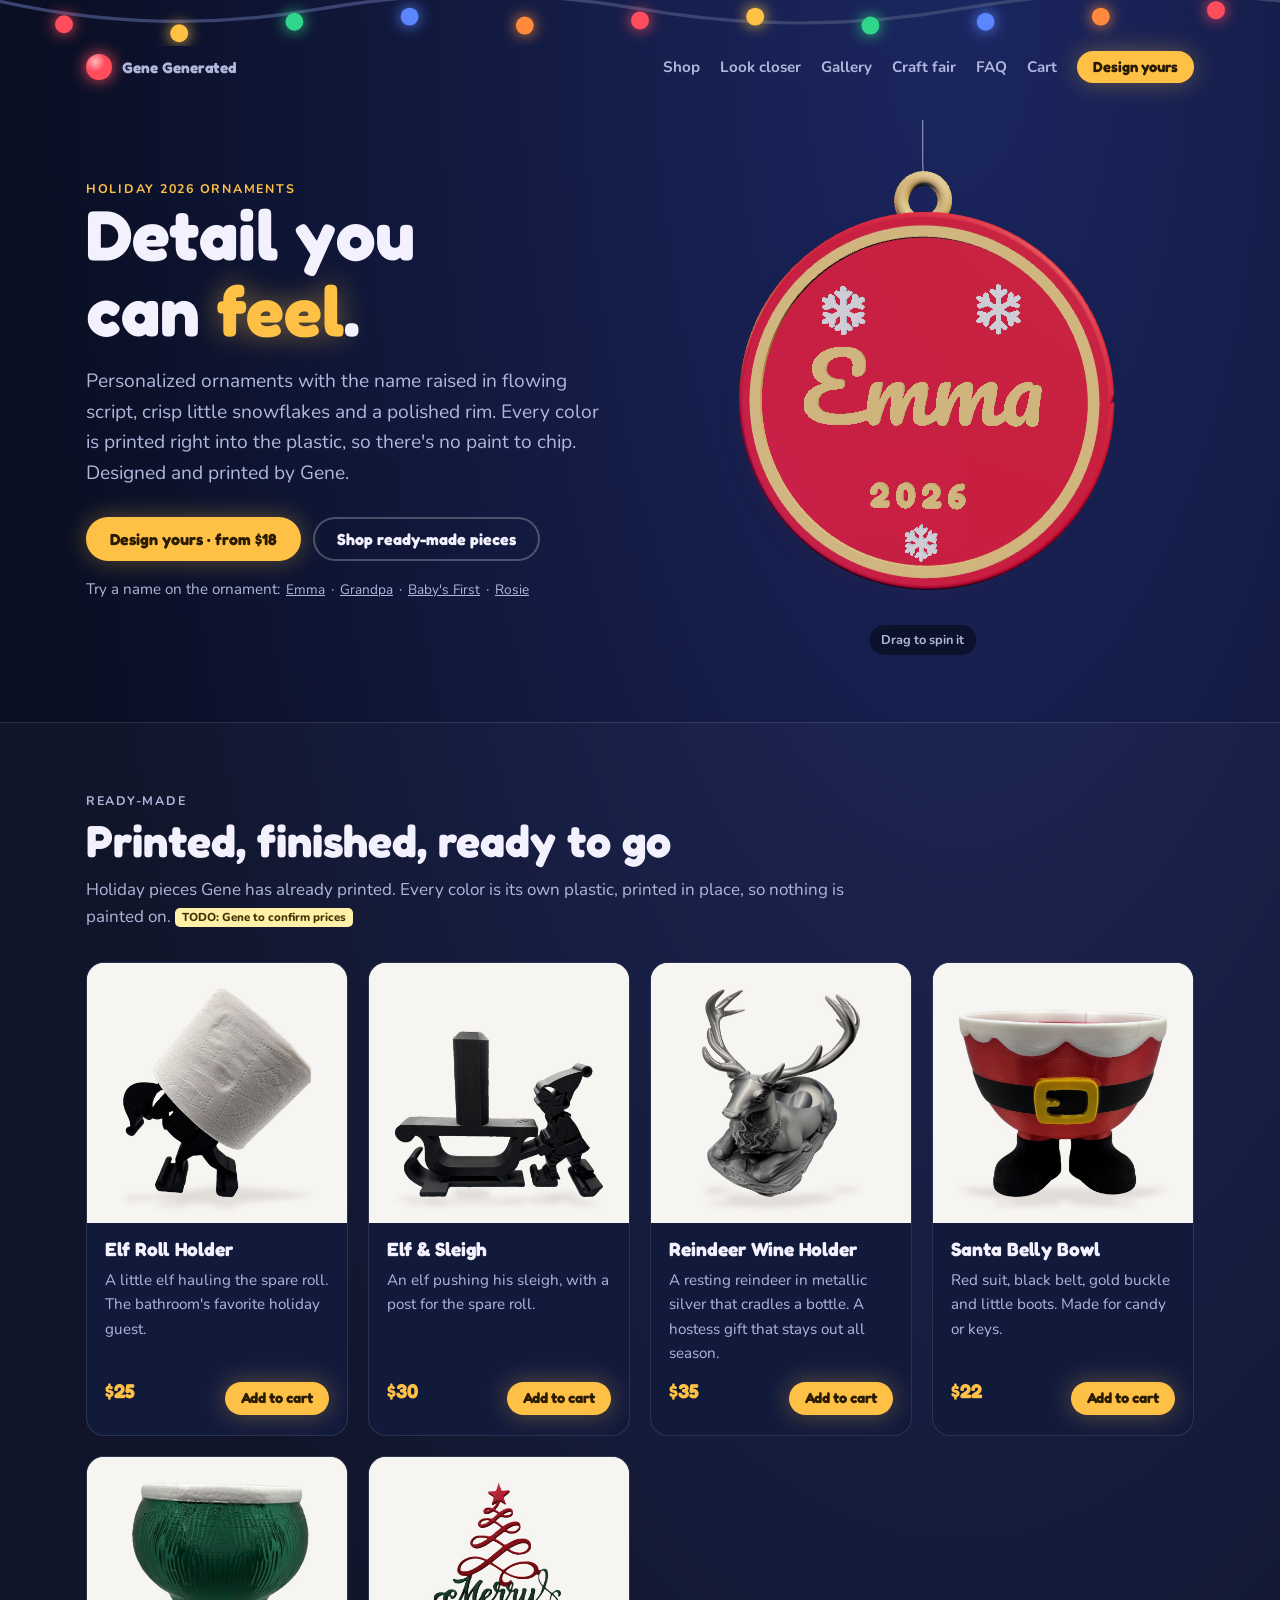
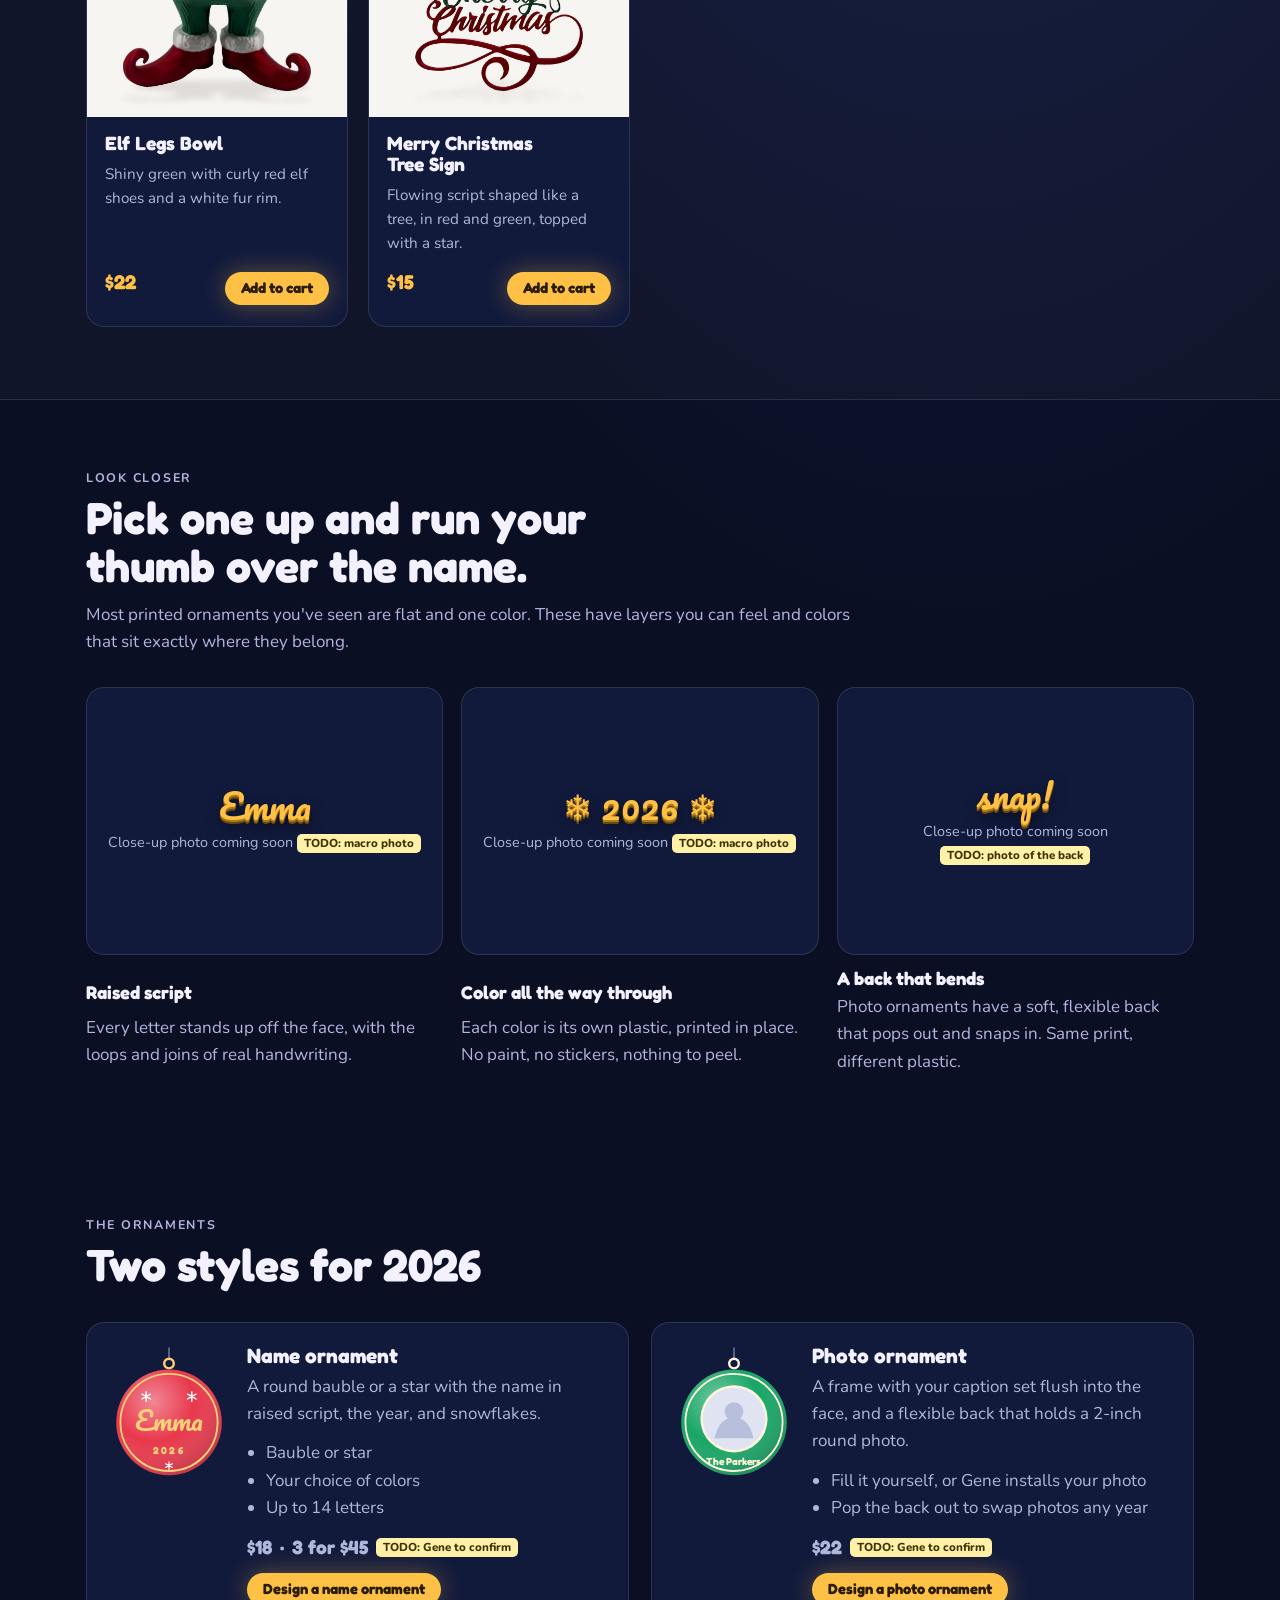
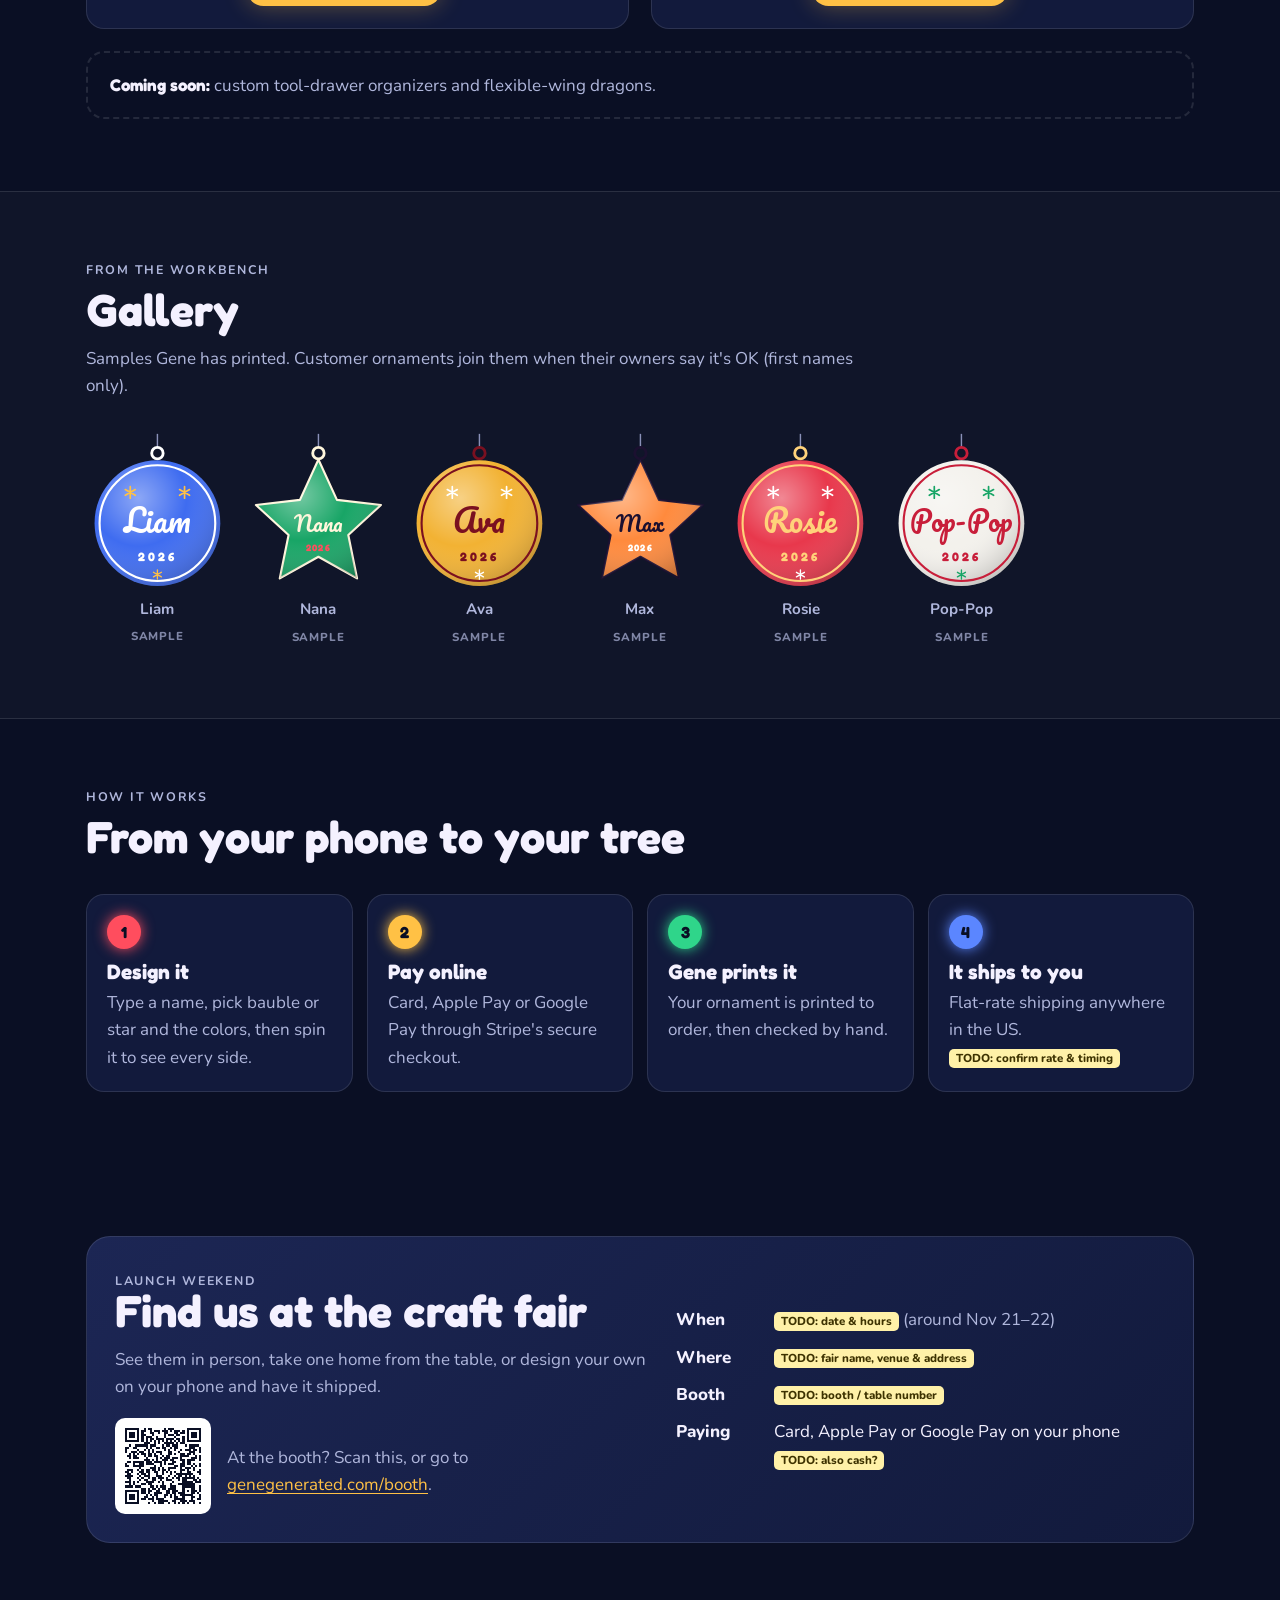
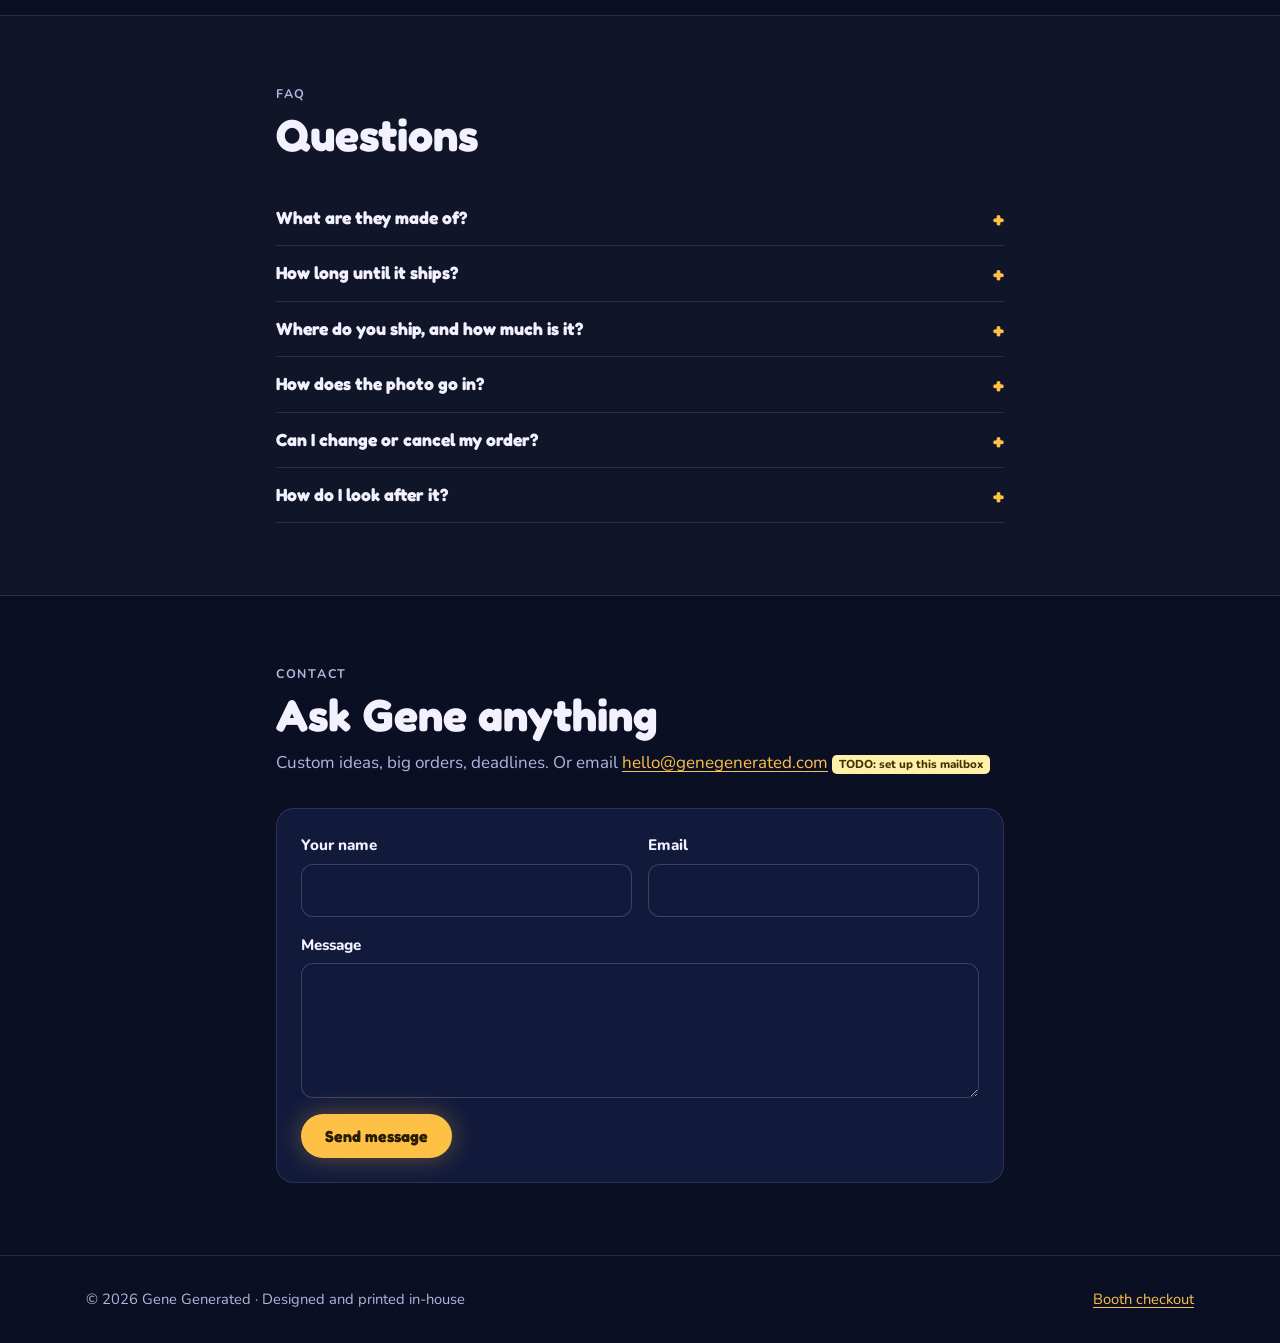
==== commit 175a3e17: "Shop: real ready-made products on the homepage Adds a Ready-made section with Gene's printed holiday" ====
--- a/index.html
+++ b/index.html
@@ -27,6 +27,7 @@
       <a class="brand" href="/"><span class="brand-bulb" aria-hidden="true"></span>Gene Generated</a>
       <nav aria-label="Main">
         <ul>
+          <li><a href="#shop">Shop</a></li>
           <li class="hide-sm"><a href="#closer">Look closer</a></li>
           <li class="hide-sm"><a href="#gallery">Gallery</a></li>
           <li class="hide-sm"><a href="#fair">Craft fair</a></li>
@@ -47,7 +48,7 @@
           <p class="lede">Personalized ornaments with the name raised in flowing script, crisp little snowflakes and a polished rim. Every color is printed right into the plastic, so there's no paint to chip. Designed and printed by Gene.</p>
           <div class="hero-actions">
             <a class="btn" href="/design.html"><span>Design yours · from <span data-from-price>$18</span></span></a>
-            <a class="btn btn-ghost" href="#gallery">See the gallery</a>
+            <a class="btn btn-ghost" href="#shop">Shop ready-made pieces</a>
           </div>
           <p class="hero-note">Try a name on the ornament: <span data-demo-names></span></p>
         </div>
@@ -58,7 +59,19 @@
       </div>
     </section>
 
-    <section class="section band" id="closer" aria-labelledby="closer-title">
+    <section class="section band" id="shop" aria-labelledby="shop-title">
+      <div class="wrap">
+        <div class="section-head">
+          <p class="eyebrow">Ready-made</p>
+          <h2 id="shop-title">Printed, finished, ready to go</h2>
+          <p>Holiday pieces Gene has already printed. Every color is its own plastic, printed in place, so nothing is painted on. <span class="todo" data-price-todo>TODO: Gene to confirm prices</span></p>
+        </div>
+        <div class="shop-grid" data-shop></div>
+        <p class="help" data-shop-status role="status" aria-live="polite"></p>
+      </div>
+    </section>
+
+    <section class="section" id="closer" aria-labelledby="closer-title">
       <div class="wrap">
         <div class="section-head">
           <p class="eyebrow">Look closer</p>
--- a/styles.css
+++ b/styles.css
@@ -277,3 +277,17 @@
 .simple .wrap { display: grid; gap: 16px; justify-items: center; }
 .receipt { width: 100%; max-width: 460px; text-align: left; }
 .big-check { width: 84px; height: 84px; border-radius: 50%; display: grid; place-items: center; background: var(--emerald); color: var(--on-emerald); font: 700 2.6rem var(--f-display); box-shadow: 0 0 40px #2fd58a66; }
+
+/* Ready-made shop */
+.shop-grid { display: grid; gap: 20px; grid-template-columns: repeat(auto-fill, minmax(min(100%, 250px), 1fr)); margin-top: 28px; }
+.shop-card { display: flex; flex-direction: column; background: var(--night-2); border: 1px solid var(--line); border-radius: var(--radius); overflow: hidden; }
+.shop-img { position: relative; aspect-ratio: 1; background: #f7f5f2; }
+.shop-img img { position: absolute; inset: 0; width: 100%; height: 100%; object-fit: cover; transition: opacity .35s; }
+.shop-img img.alt { opacity: 0; }
+@media (hover: hover) { .shop-card.has-alt:hover .shop-img img.alt { opacity: 1; } }
+.shop-body { display: flex; flex-direction: column; gap: 8px; padding: 16px 18px 18px; flex: 1; }
+.shop-body h3 { font-size: 1.2rem; }
+.shop-body p { color: var(--dim); font-size: .95rem; margin: 0; flex: 1; }
+.shop-buy { display: flex; align-items: center; justify-content: space-between; gap: 12px; margin-top: 6px; }
+.shop-buy .price { font: 700 1.25rem var(--f-display); color: var(--gold); }
+.cart-items .thumb img { width: 52px; height: 52px; display: block; object-fit: cover; border-radius: 10px; }
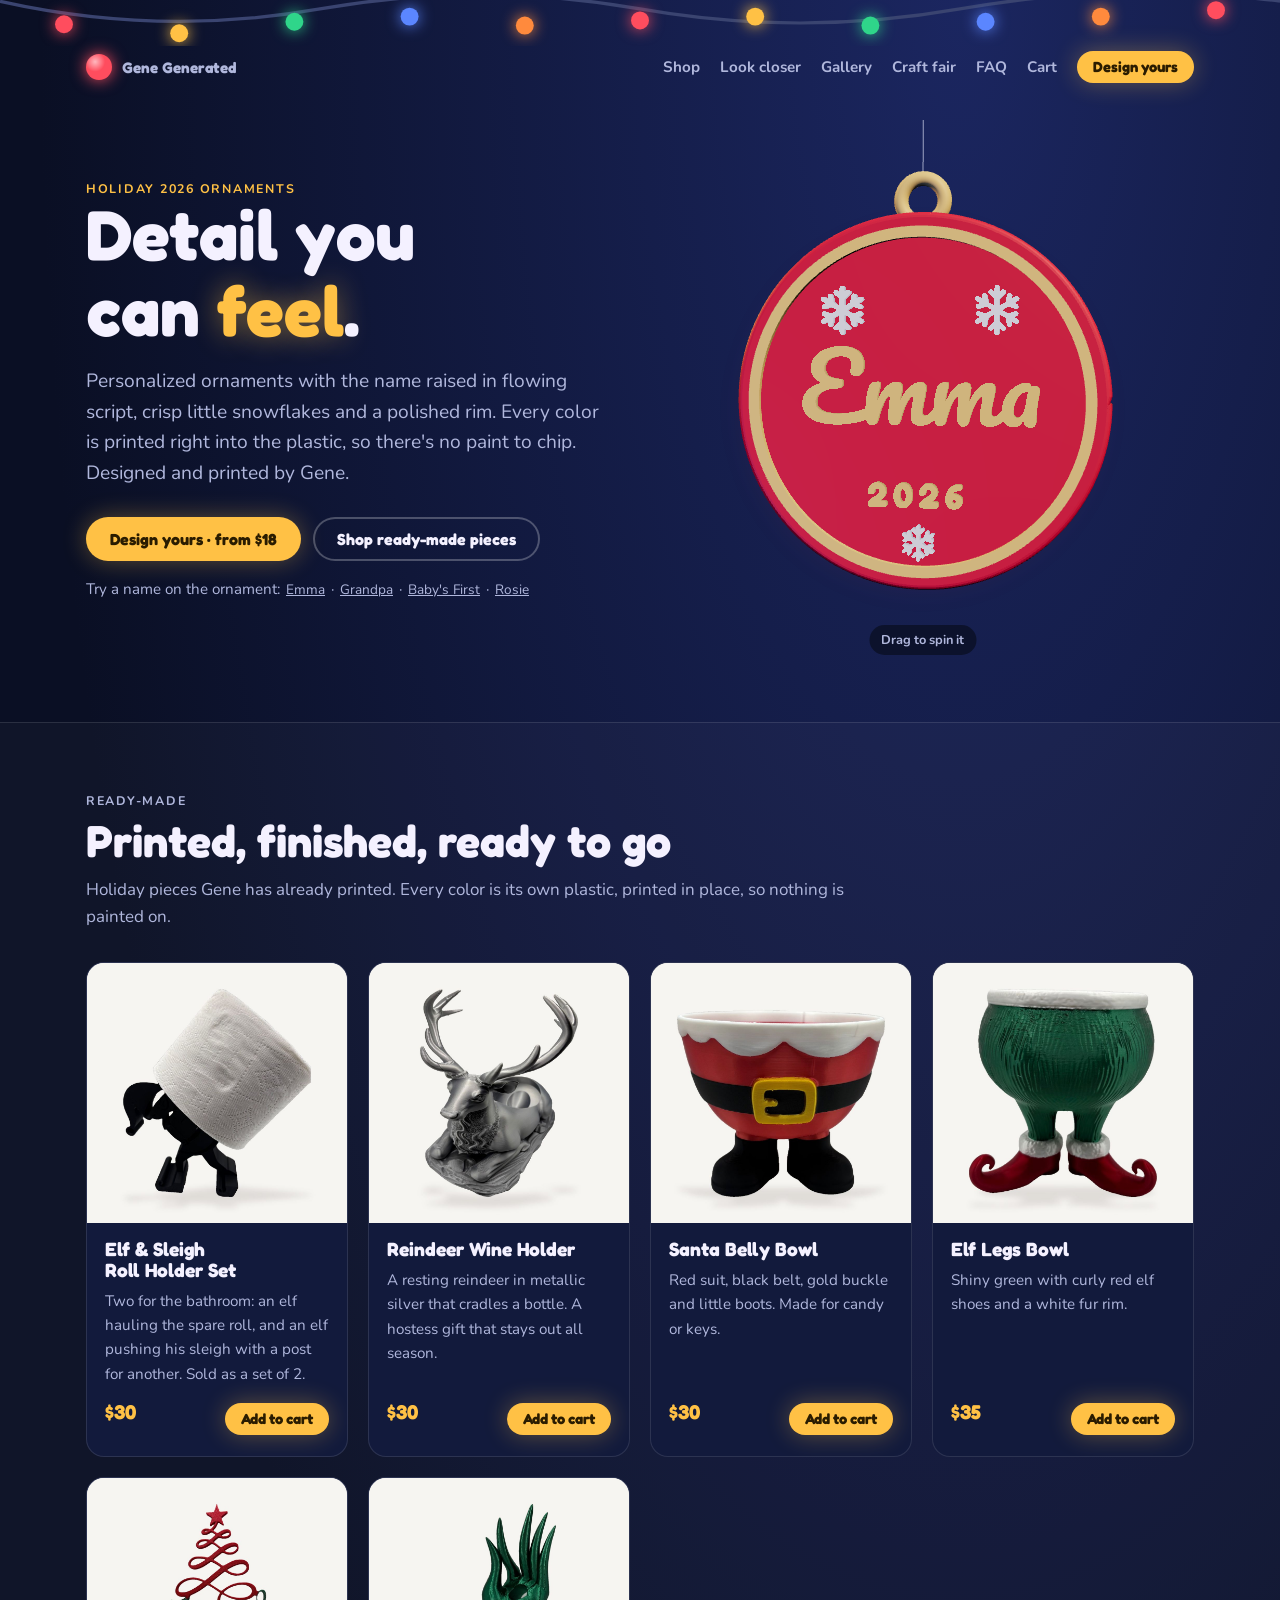
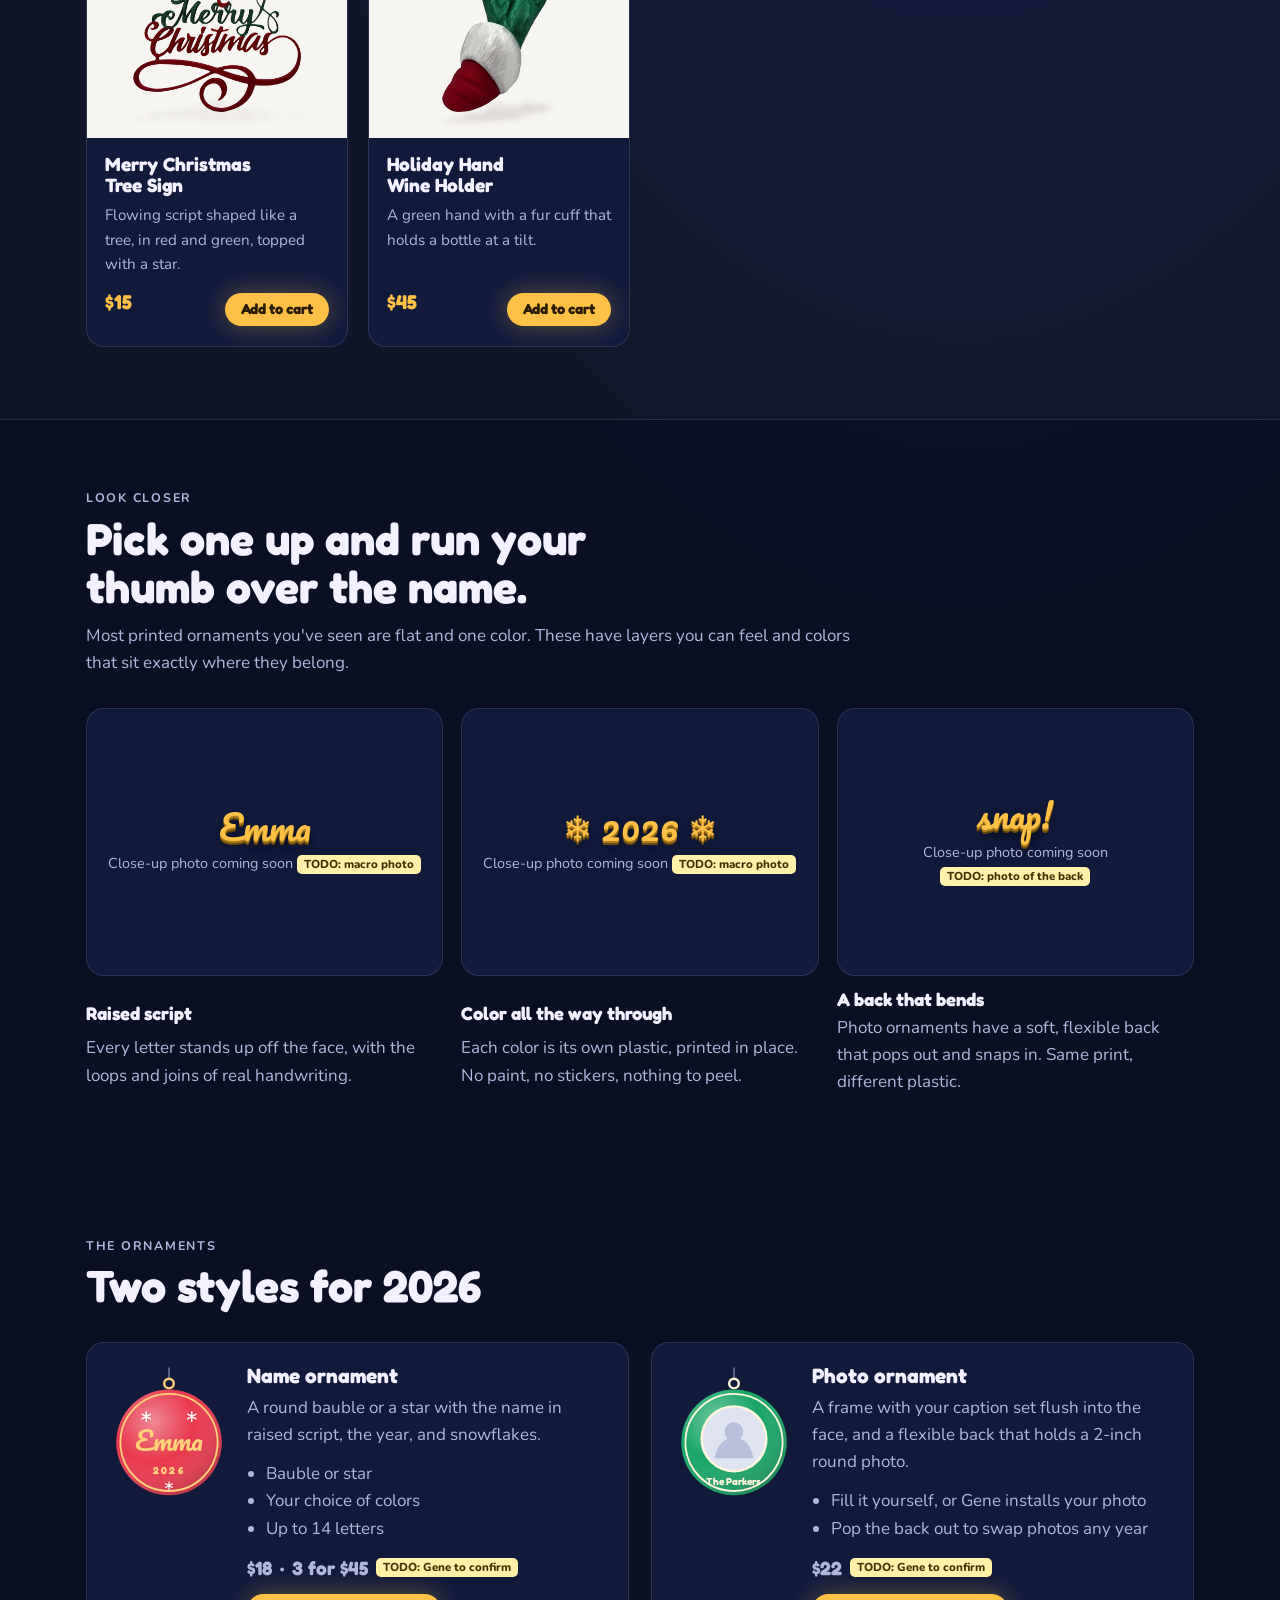
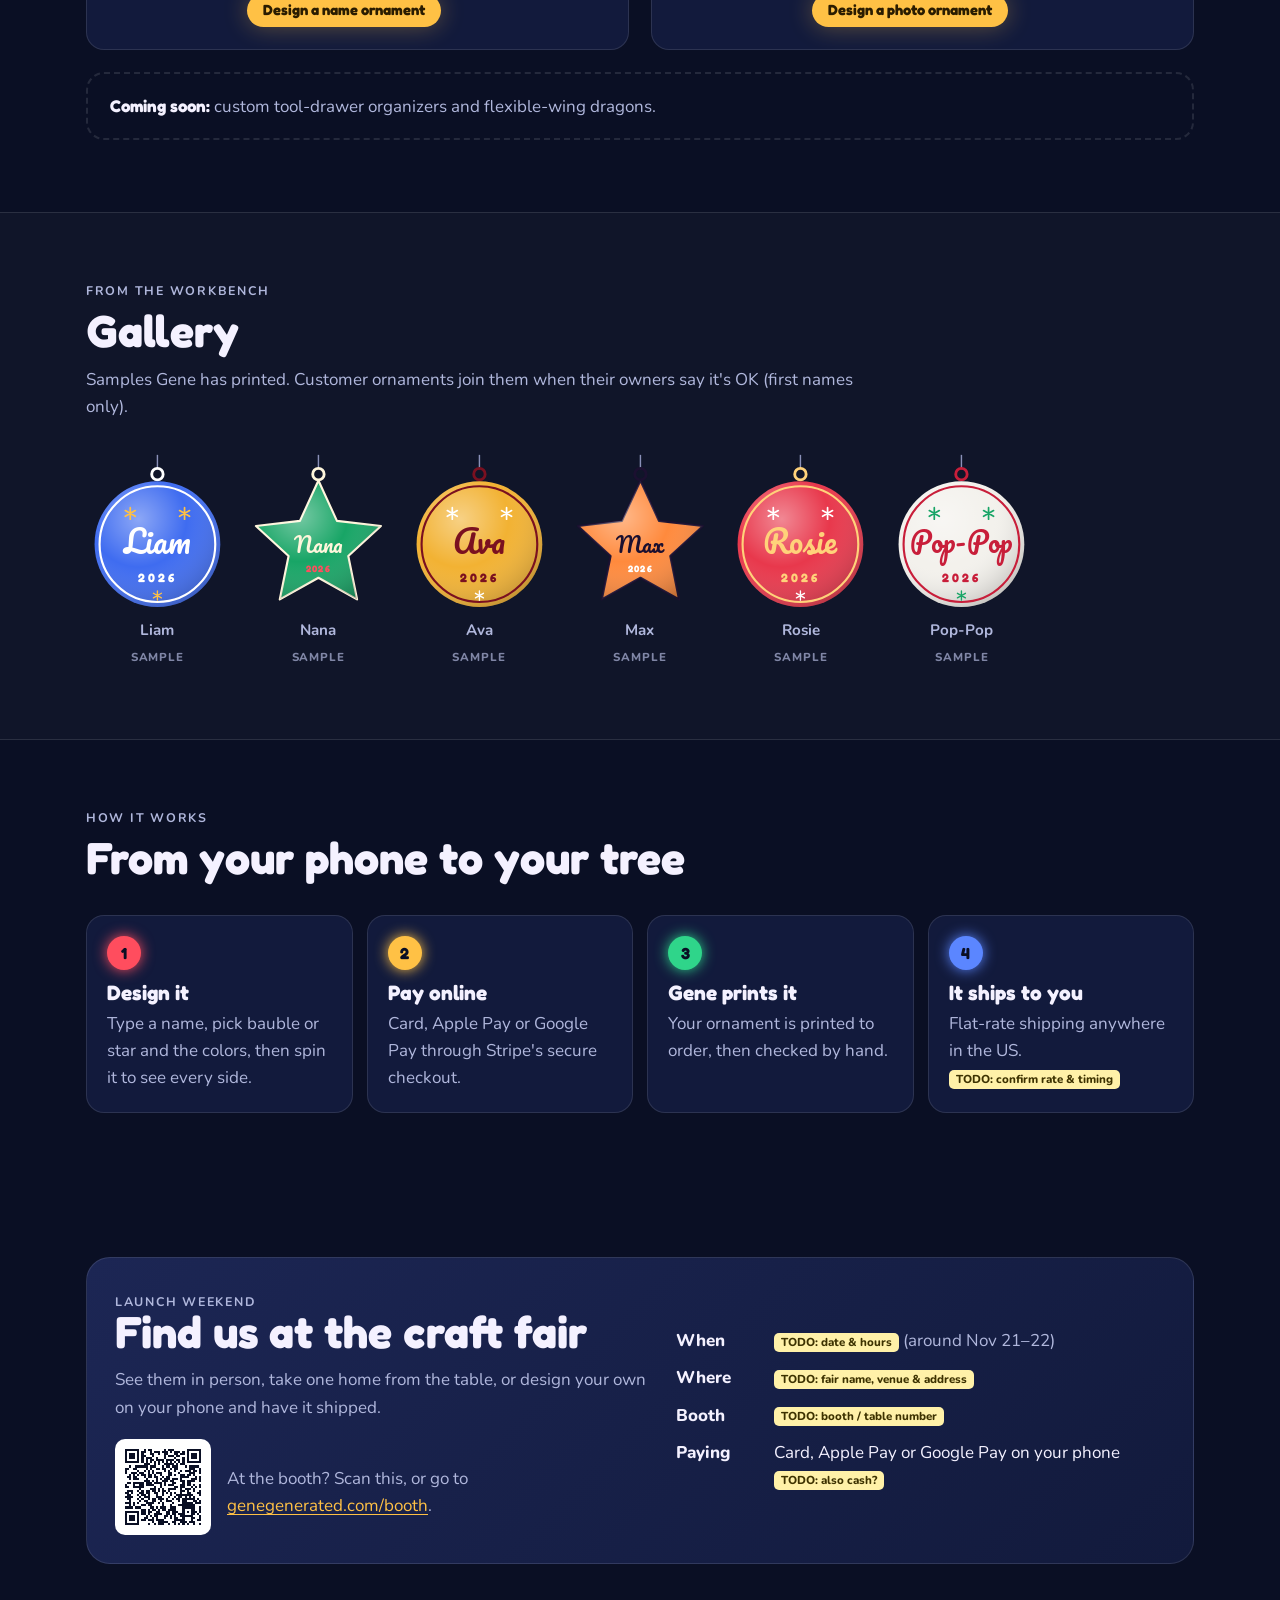
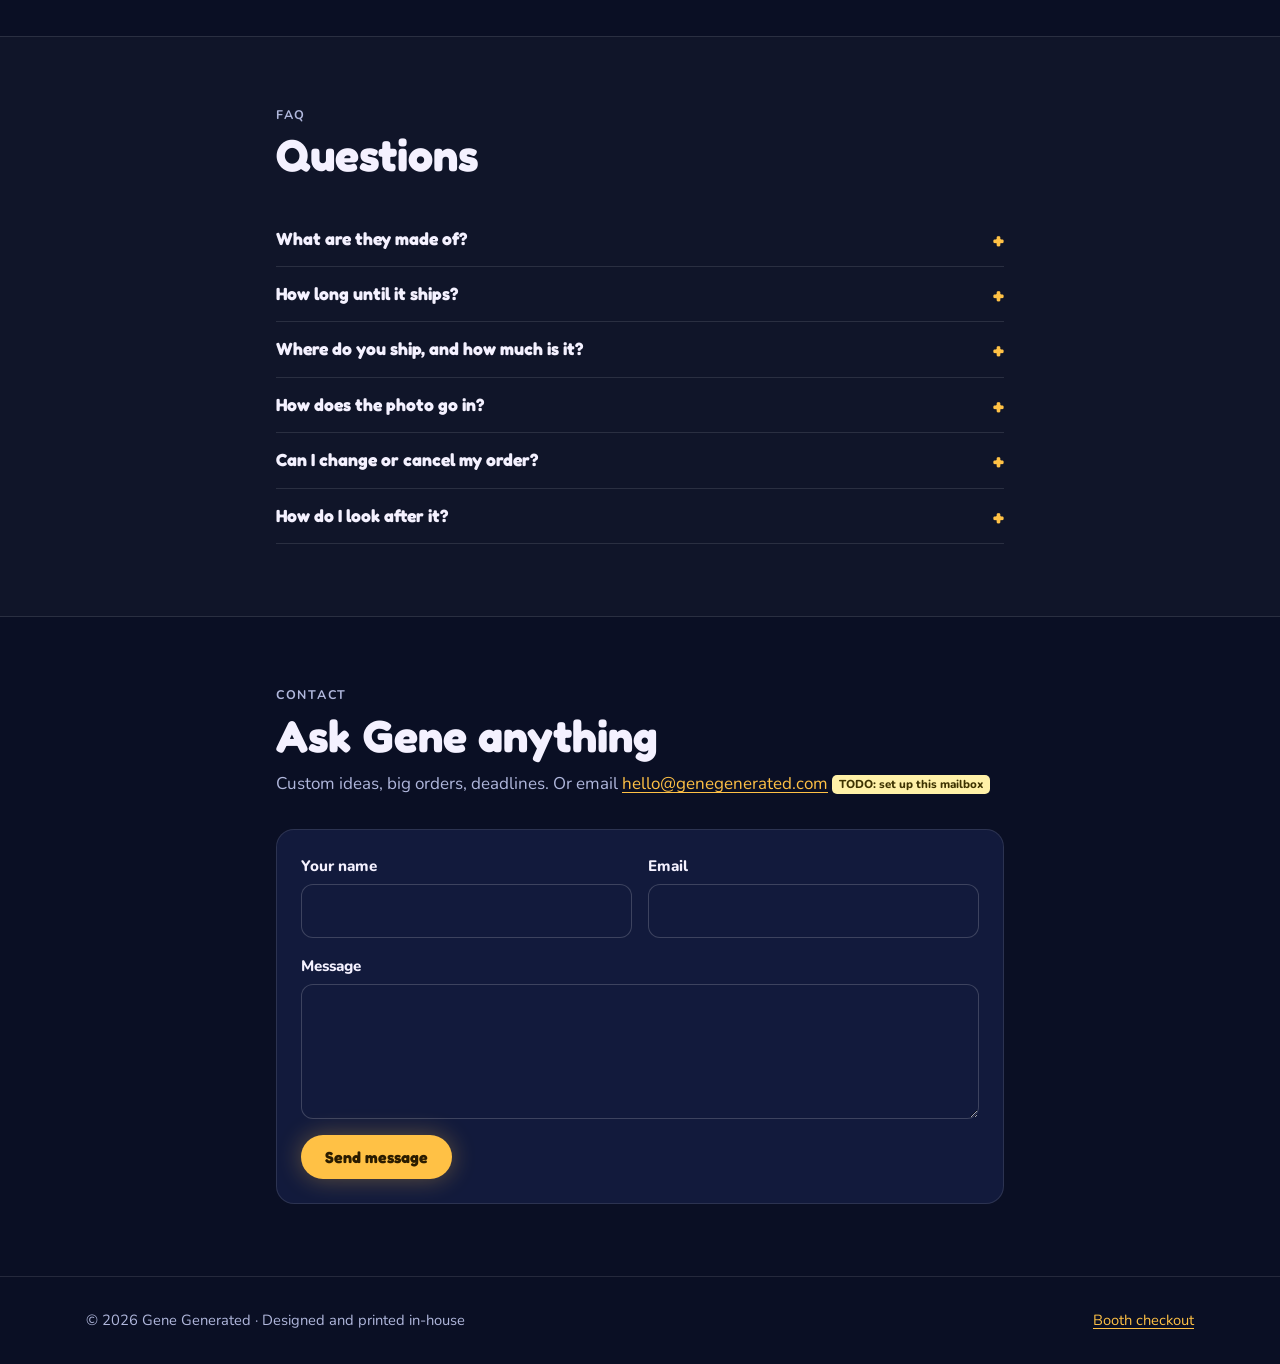
==== commit 7c2b1527: "Shop: Gene's prices; elf pieces sold as a set of 2 Elf & Sleigh Roll Holder Set $30, Reindeer Wine H" ====
--- a/index.html
+++ b/index.html
@@ -64,7 +64,7 @@
         <div class="section-head">
           <p class="eyebrow">Ready-made</p>
           <h2 id="shop-title">Printed, finished, ready to go</h2>
-          <p>Holiday pieces Gene has already printed. Every color is its own plastic, printed in place, so nothing is painted on. <span class="todo" data-price-todo>TODO: Gene to confirm prices</span></p>
+          <p>Holiday pieces Gene has already printed. Every color is its own plastic, printed in place, so nothing is painted on.</p>
         </div>
         <div class="shop-grid" data-shop></div>
         <p class="help" data-shop-status role="status" aria-live="polite"></p>
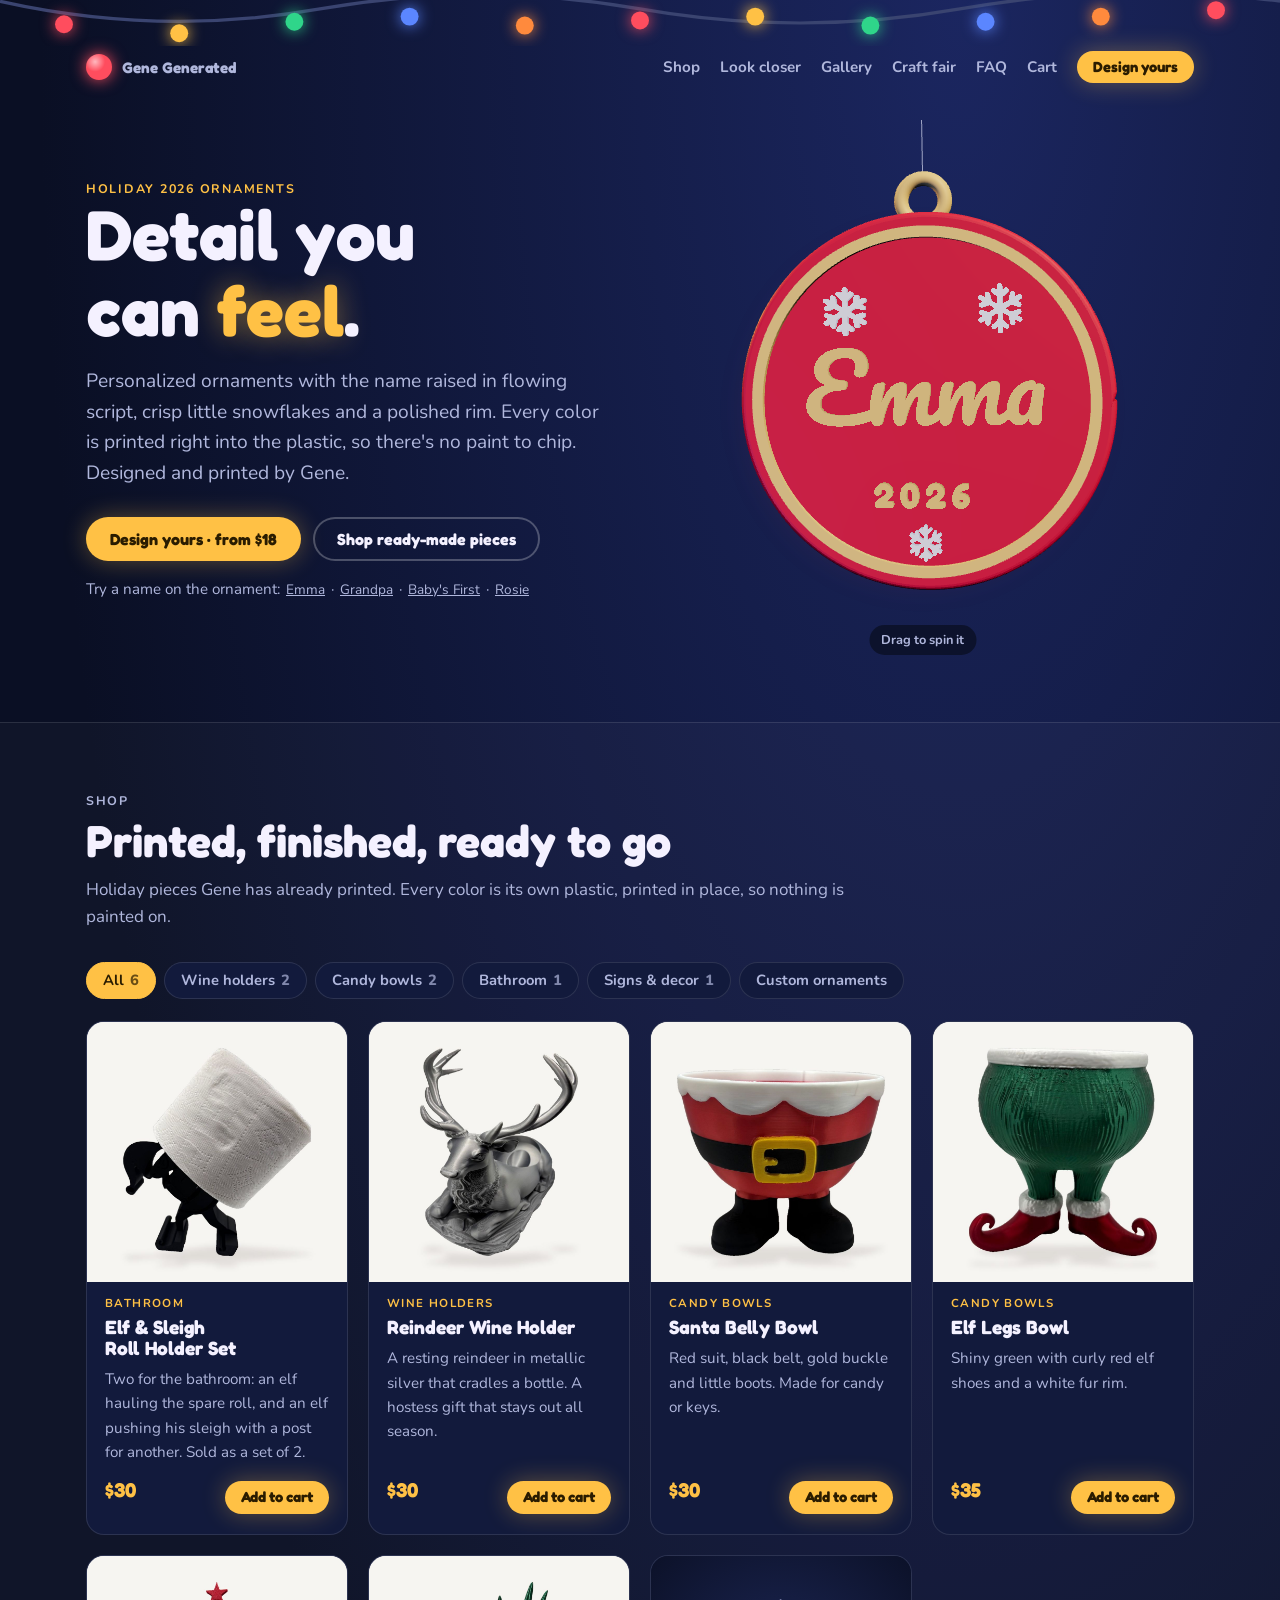
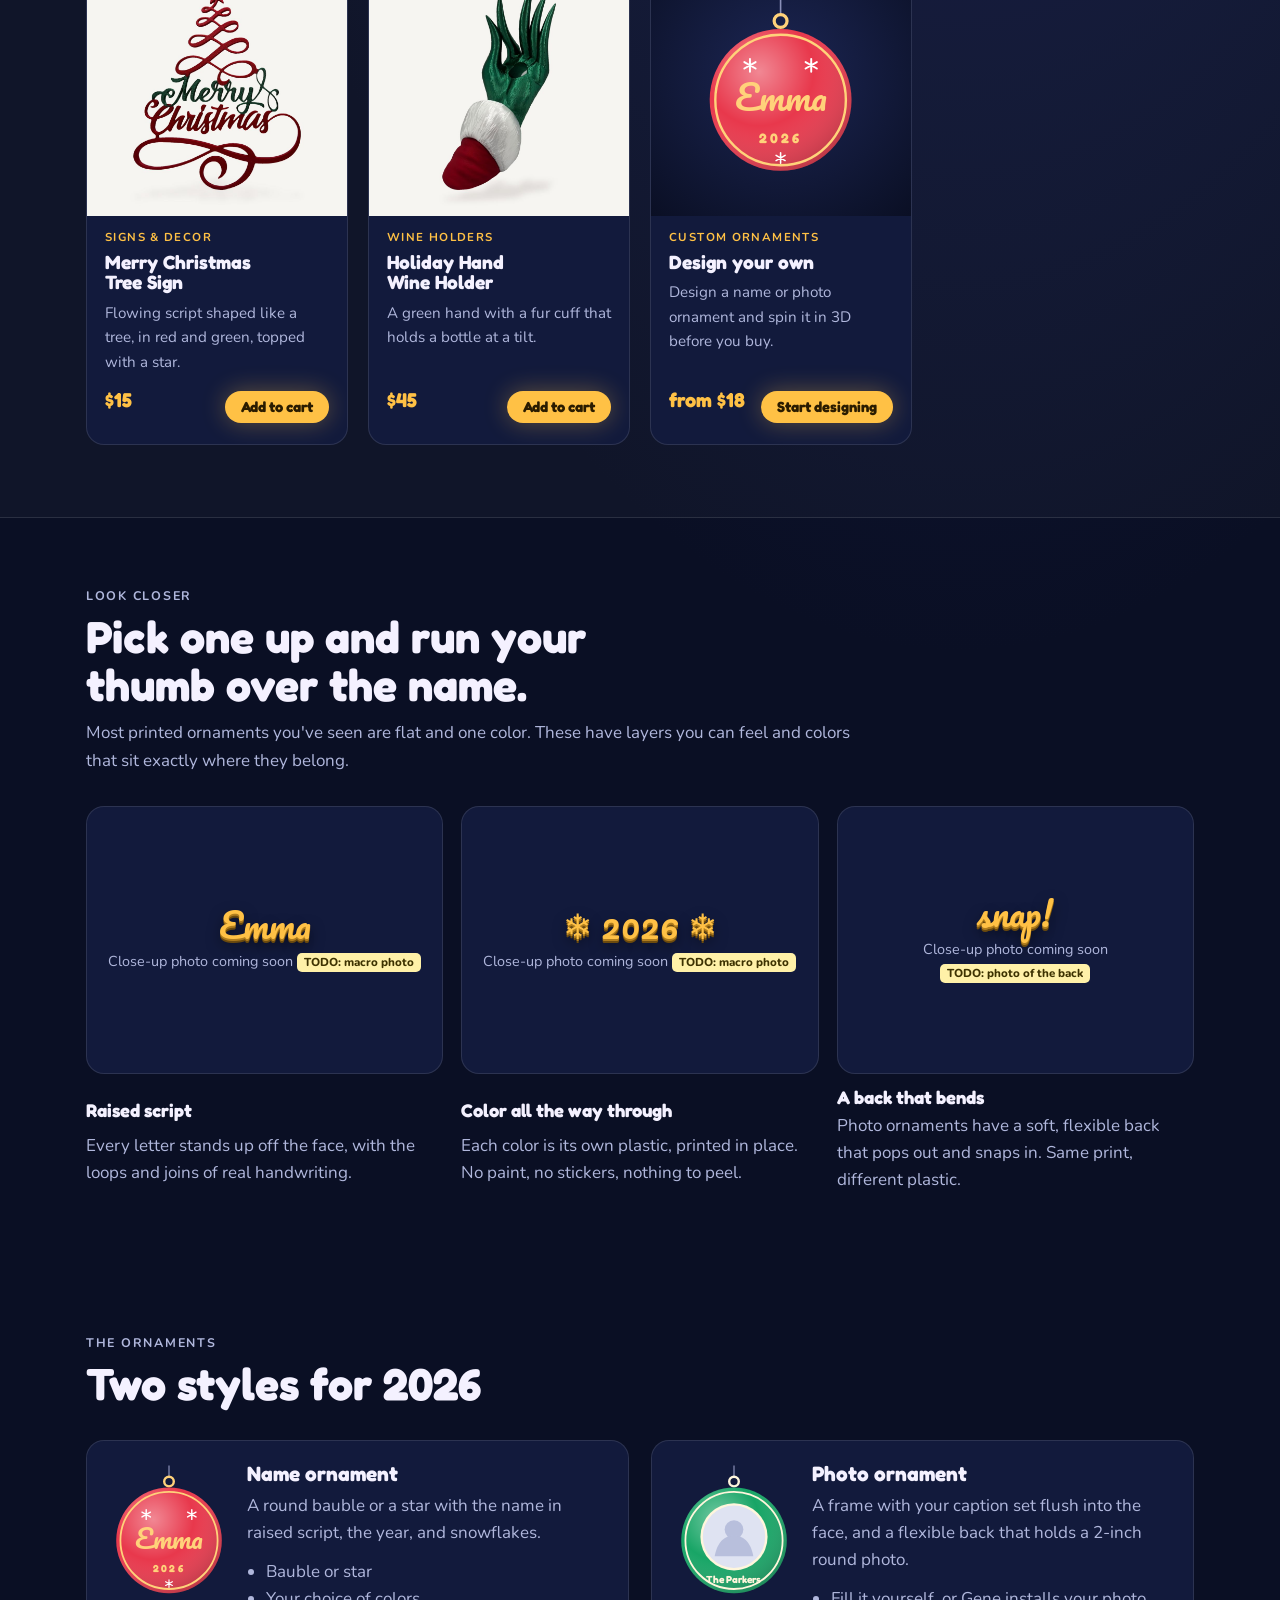
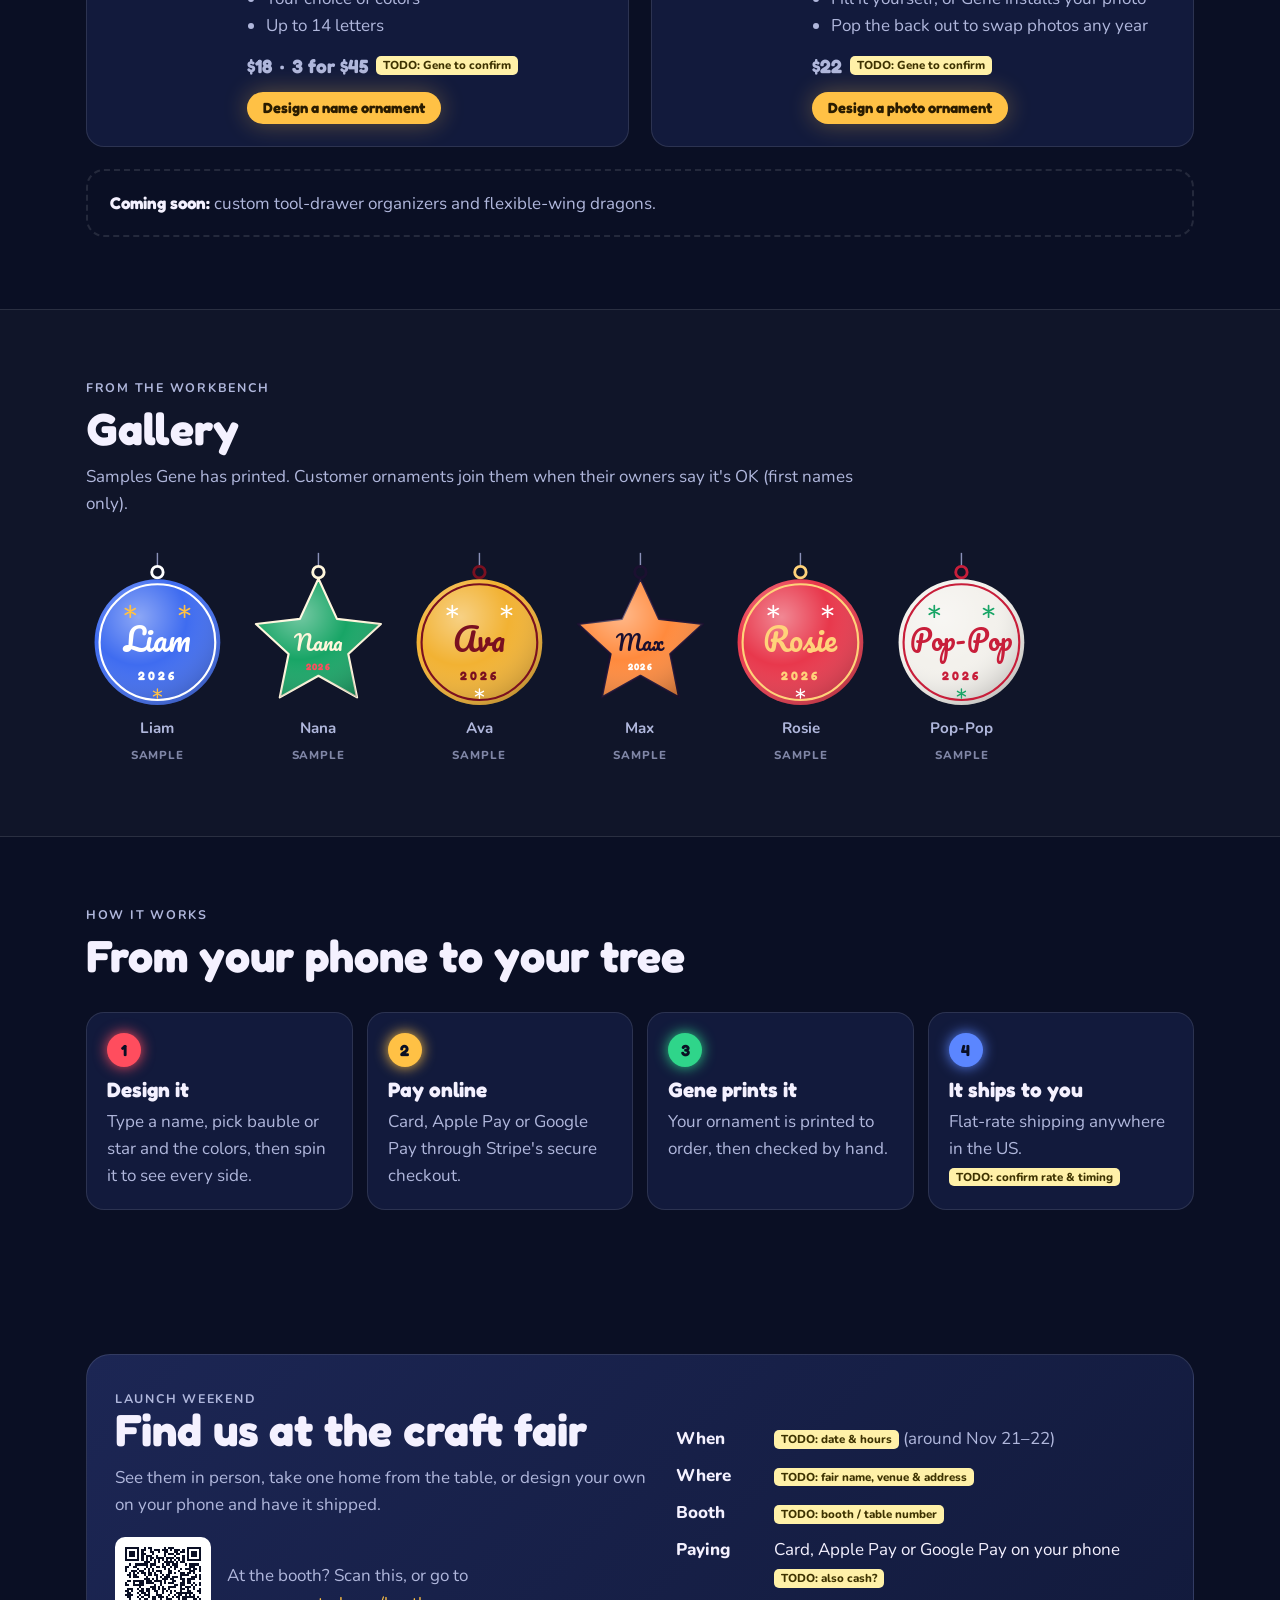
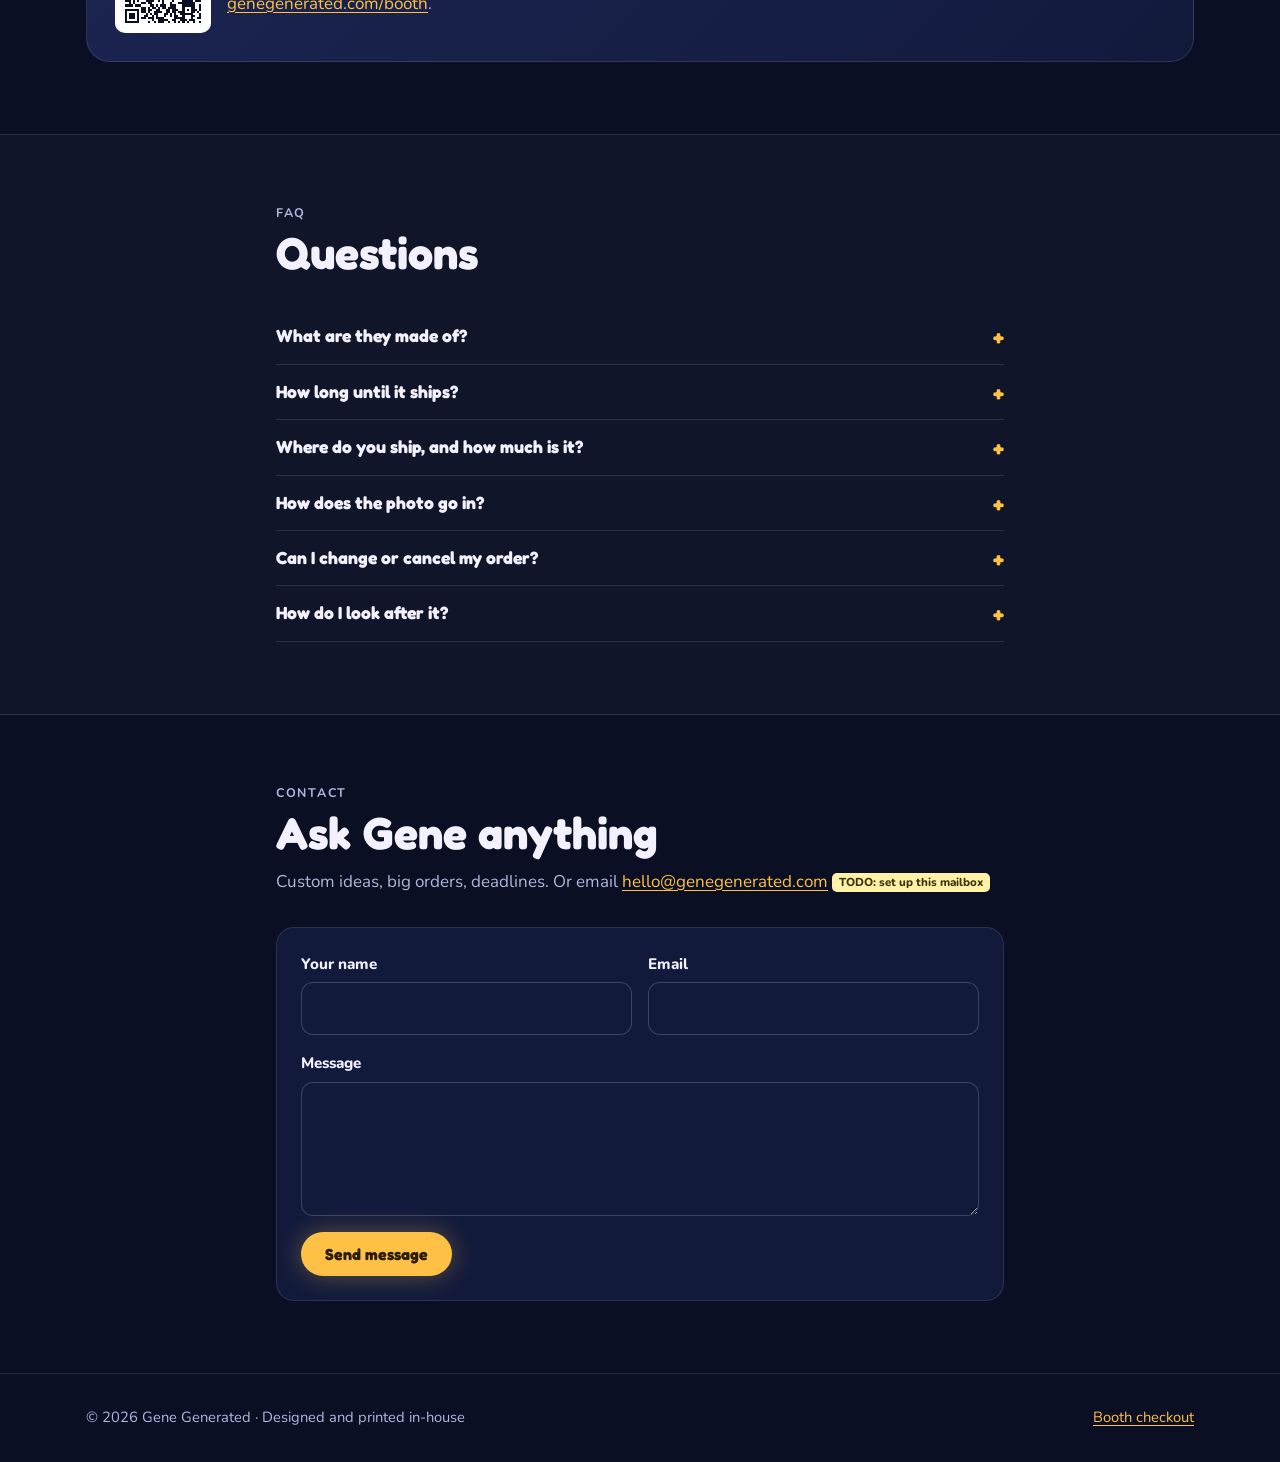
==== commit a7bf1654: "Shop: product categories with filter chips Categories in catalog.shop (wine holders, candy bowls, ba" ====
--- a/index.html
+++ b/index.html
@@ -62,10 +62,11 @@
     <section class="section band" id="shop" aria-labelledby="shop-title">
       <div class="wrap">
         <div class="section-head">
-          <p class="eyebrow">Ready-made</p>
+          <p class="eyebrow">Shop</p>
           <h2 id="shop-title">Printed, finished, ready to go</h2>
           <p>Holiday pieces Gene has already printed. Every color is its own plastic, printed in place, so nothing is painted on.</p>
         </div>
+        <div class="chips" data-shop-cats role="group" aria-label="Filter by category"></div>
         <div class="shop-grid" data-shop></div>
         <p class="help" data-shop-status role="status" aria-live="polite"></p>
       </div>
--- a/styles.css
+++ b/styles.css
@@ -284,10 +284,24 @@
 .shop-img { position: relative; aspect-ratio: 1; background: #f7f5f2; }
 .shop-img img { position: absolute; inset: 0; width: 100%; height: 100%; object-fit: cover; transition: opacity .35s; }
 .shop-img img.alt { opacity: 0; }
-@media (hover: hover) { .shop-card.has-alt:hover .shop-img img.alt { opacity: 1; } }
+@media (hover: hover) and (pointer: fine) { .shop-card.has-alt:hover .shop-img img.alt { opacity: 1; } }
 .shop-body { display: flex; flex-direction: column; gap: 8px; padding: 16px 18px 18px; flex: 1; }
 .shop-body h3 { font-size: 1.2rem; }
 .shop-body p { color: var(--dim); font-size: .95rem; margin: 0; flex: 1; }
 .shop-buy { display: flex; align-items: center; justify-content: space-between; gap: 12px; margin-top: 6px; }
 .shop-buy .price { font: 700 1.25rem var(--f-display); color: var(--gold); }
 .cart-items .thumb img { width: 52px; height: 52px; display: block; object-fit: cover; border-radius: 10px; }
+
+/* Shop categories */
+.chips { display: flex; gap: 8px; margin-top: 24px; overflow-x: auto; padding-bottom: 4px; scrollbar-width: none; }
+.chips::-webkit-scrollbar { display: none; }
+.chip { flex: none; font: 700 .92rem/1 var(--f-body); color: var(--dim); background: var(--night-2); border: 1px solid var(--line); border-radius: 999px; padding: 10px 16px; cursor: pointer; }
+.chip span { opacity: .7; font-weight: 800; margin-left: 2px; }
+.chip:hover { color: var(--snow); border-color: #ffffff40; }
+.chip[aria-pressed="true"] { background: var(--gold); color: var(--on-gold); border-color: var(--gold); }
+.chips + .shop-grid { margin-top: 18px; }
+.shop-cat { font: 700 .72rem/1 var(--f-body) !important; letter-spacing: .12em; text-transform: uppercase; color: var(--gold) !important; flex: none !important; }
+.shop-link { text-decoration: none; color: inherit; }
+.shop-link:hover { border-color: var(--gold); }
+.shop-img.orn-img { display: grid; place-items: center; background: radial-gradient(circle at 50% 45%, #1c2654, #0a0f24); }
+.shop-img.orn-img svg { width: 62%; }
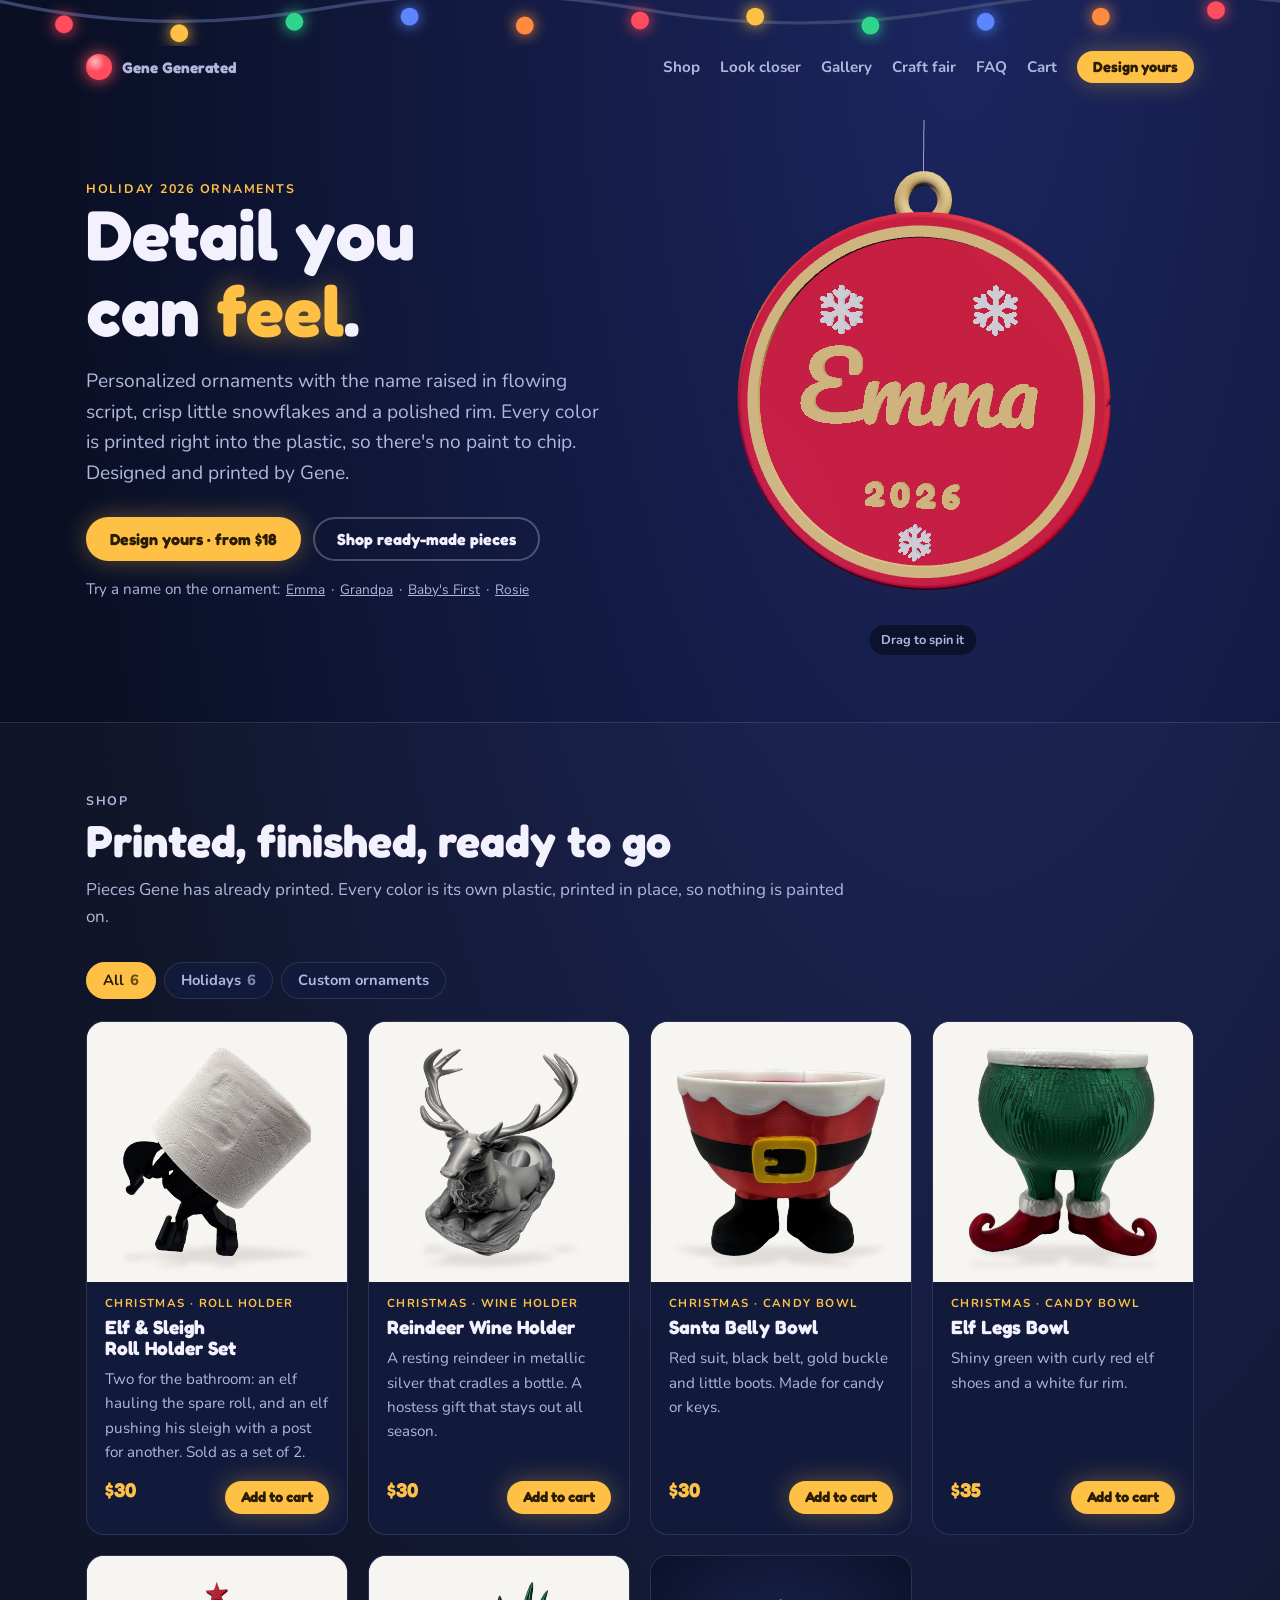
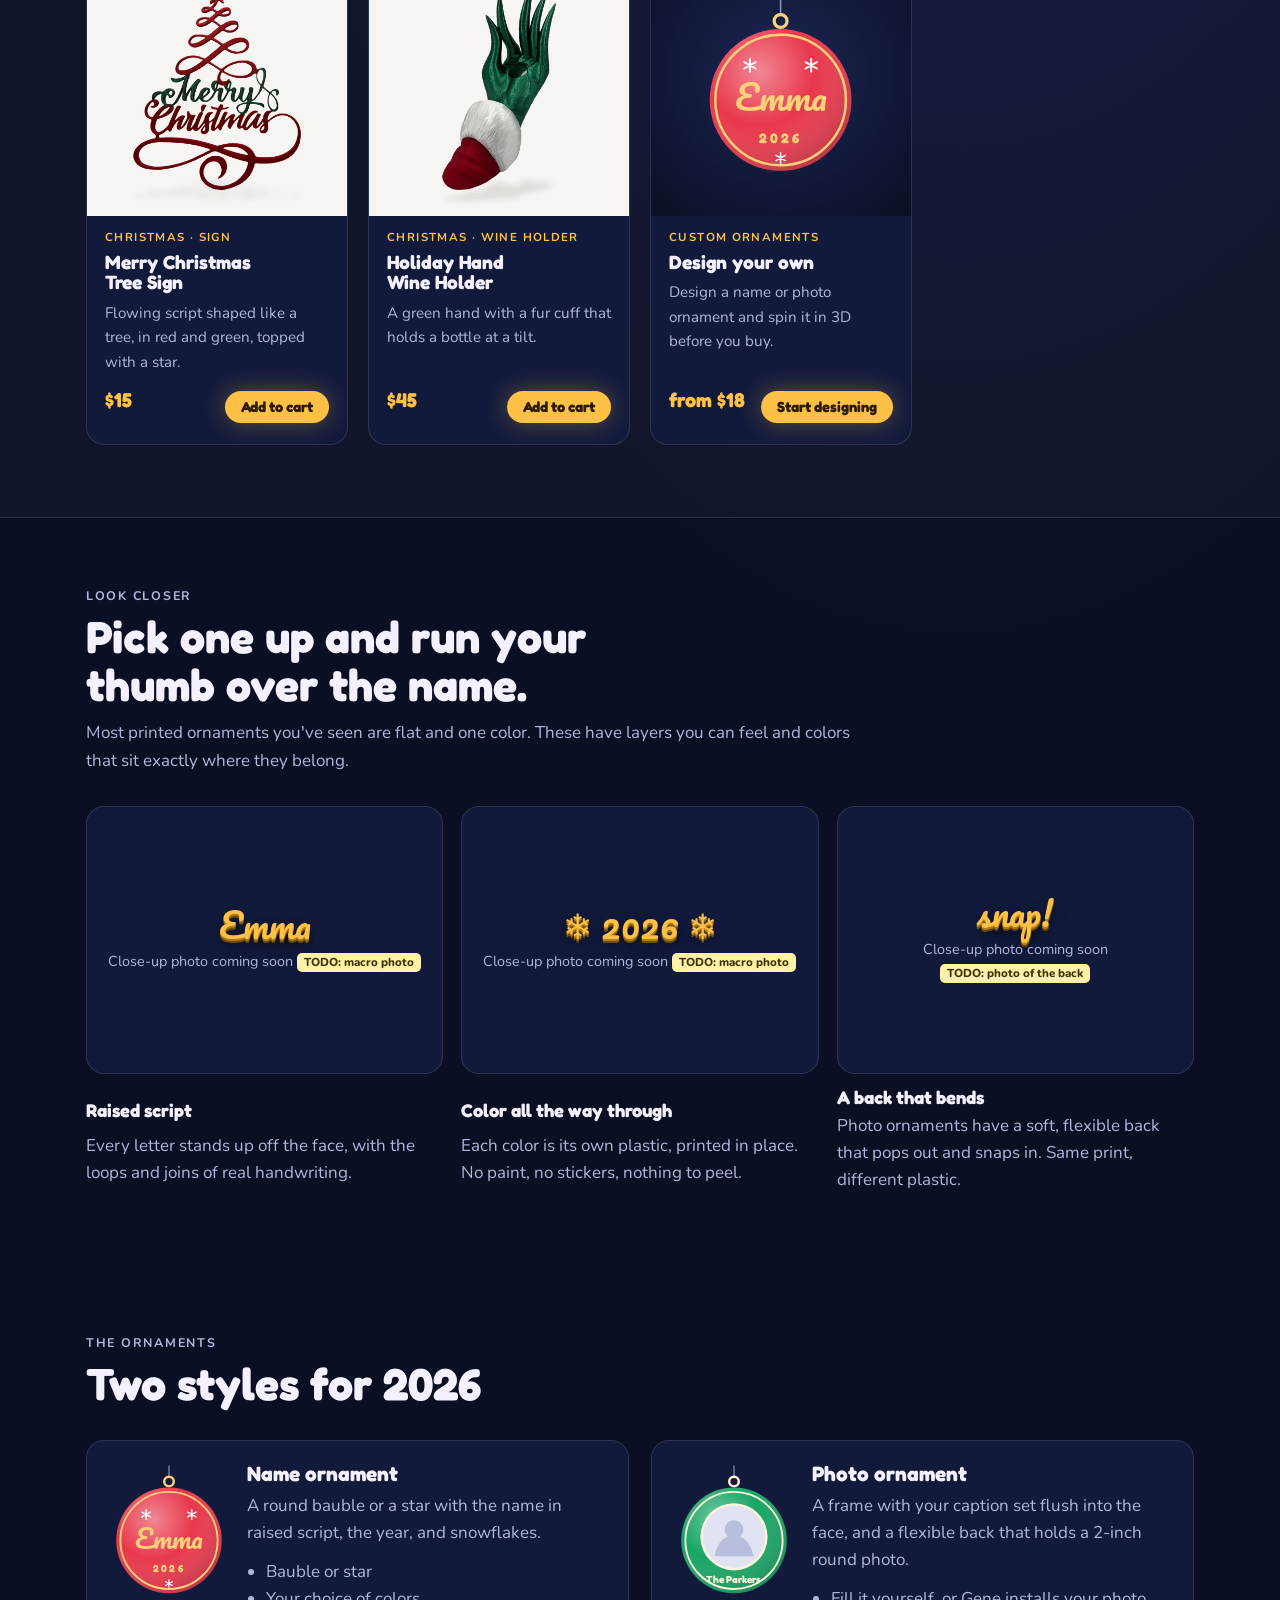
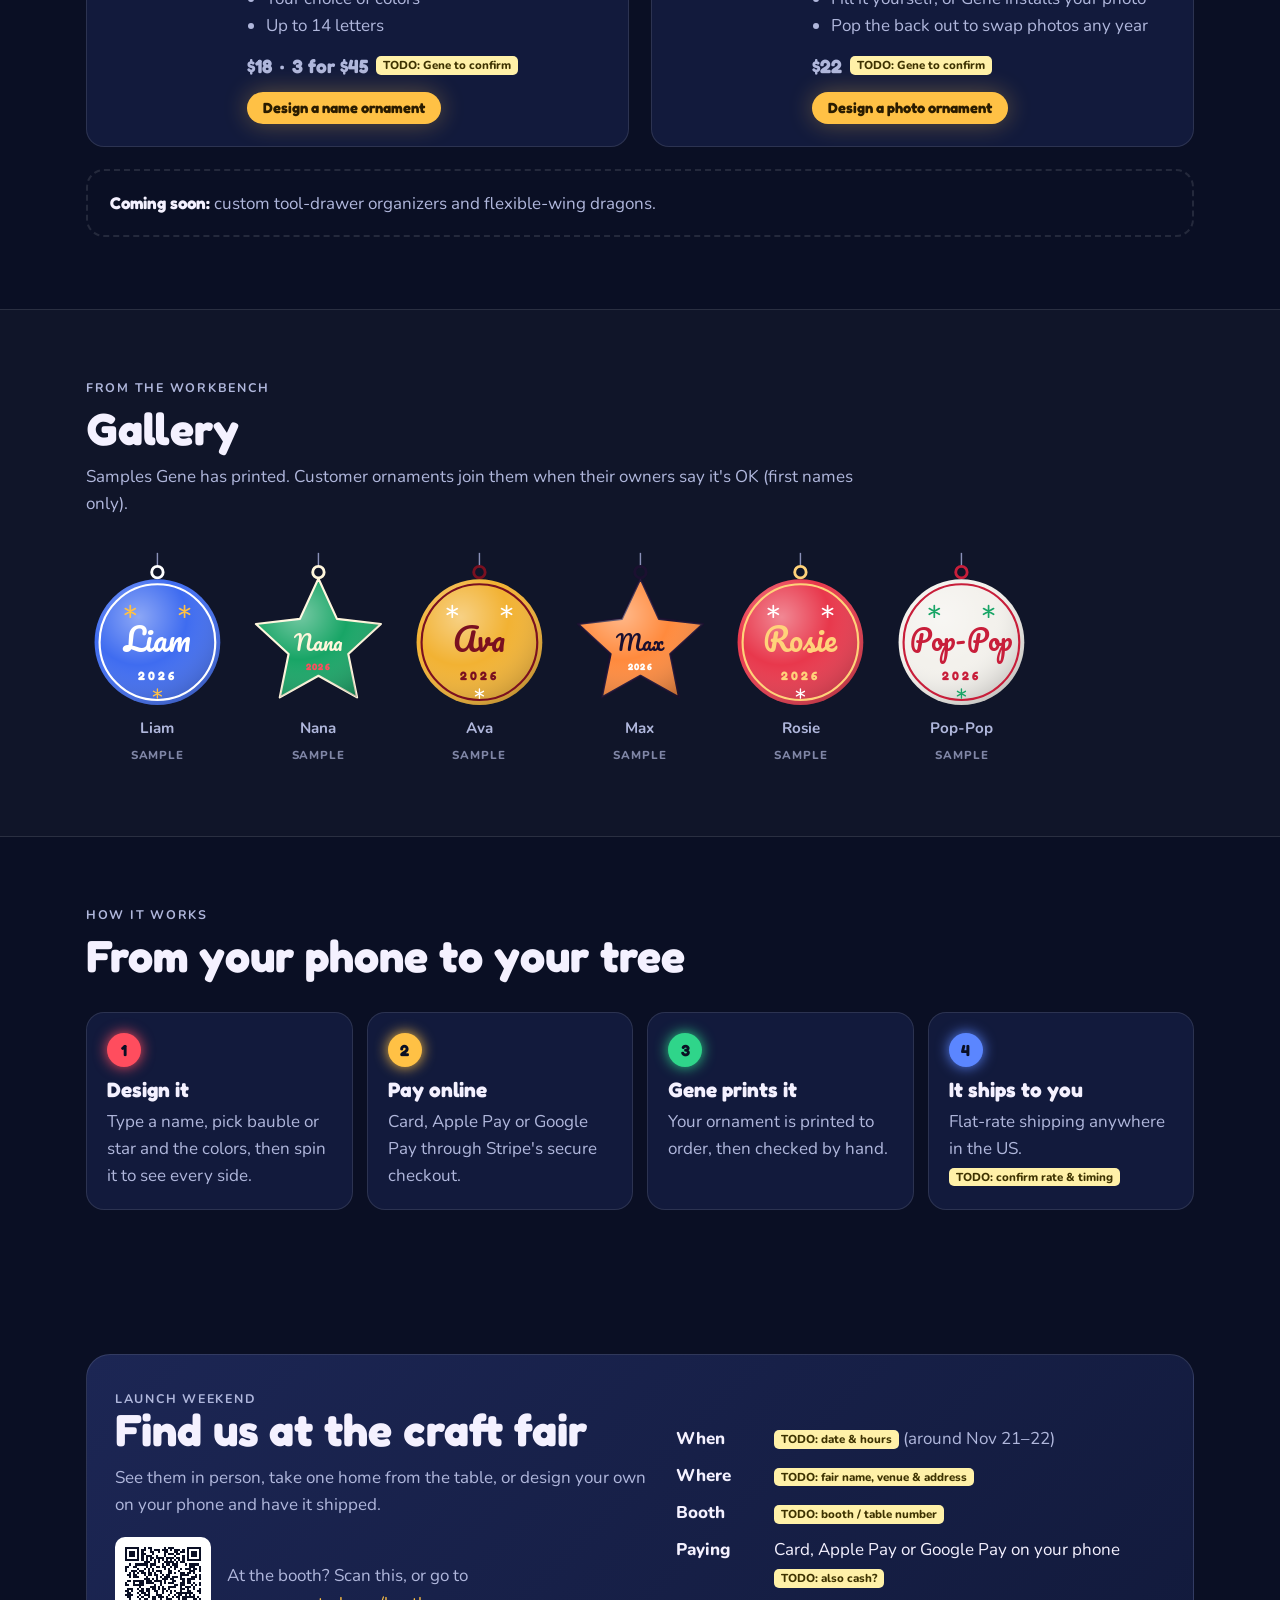
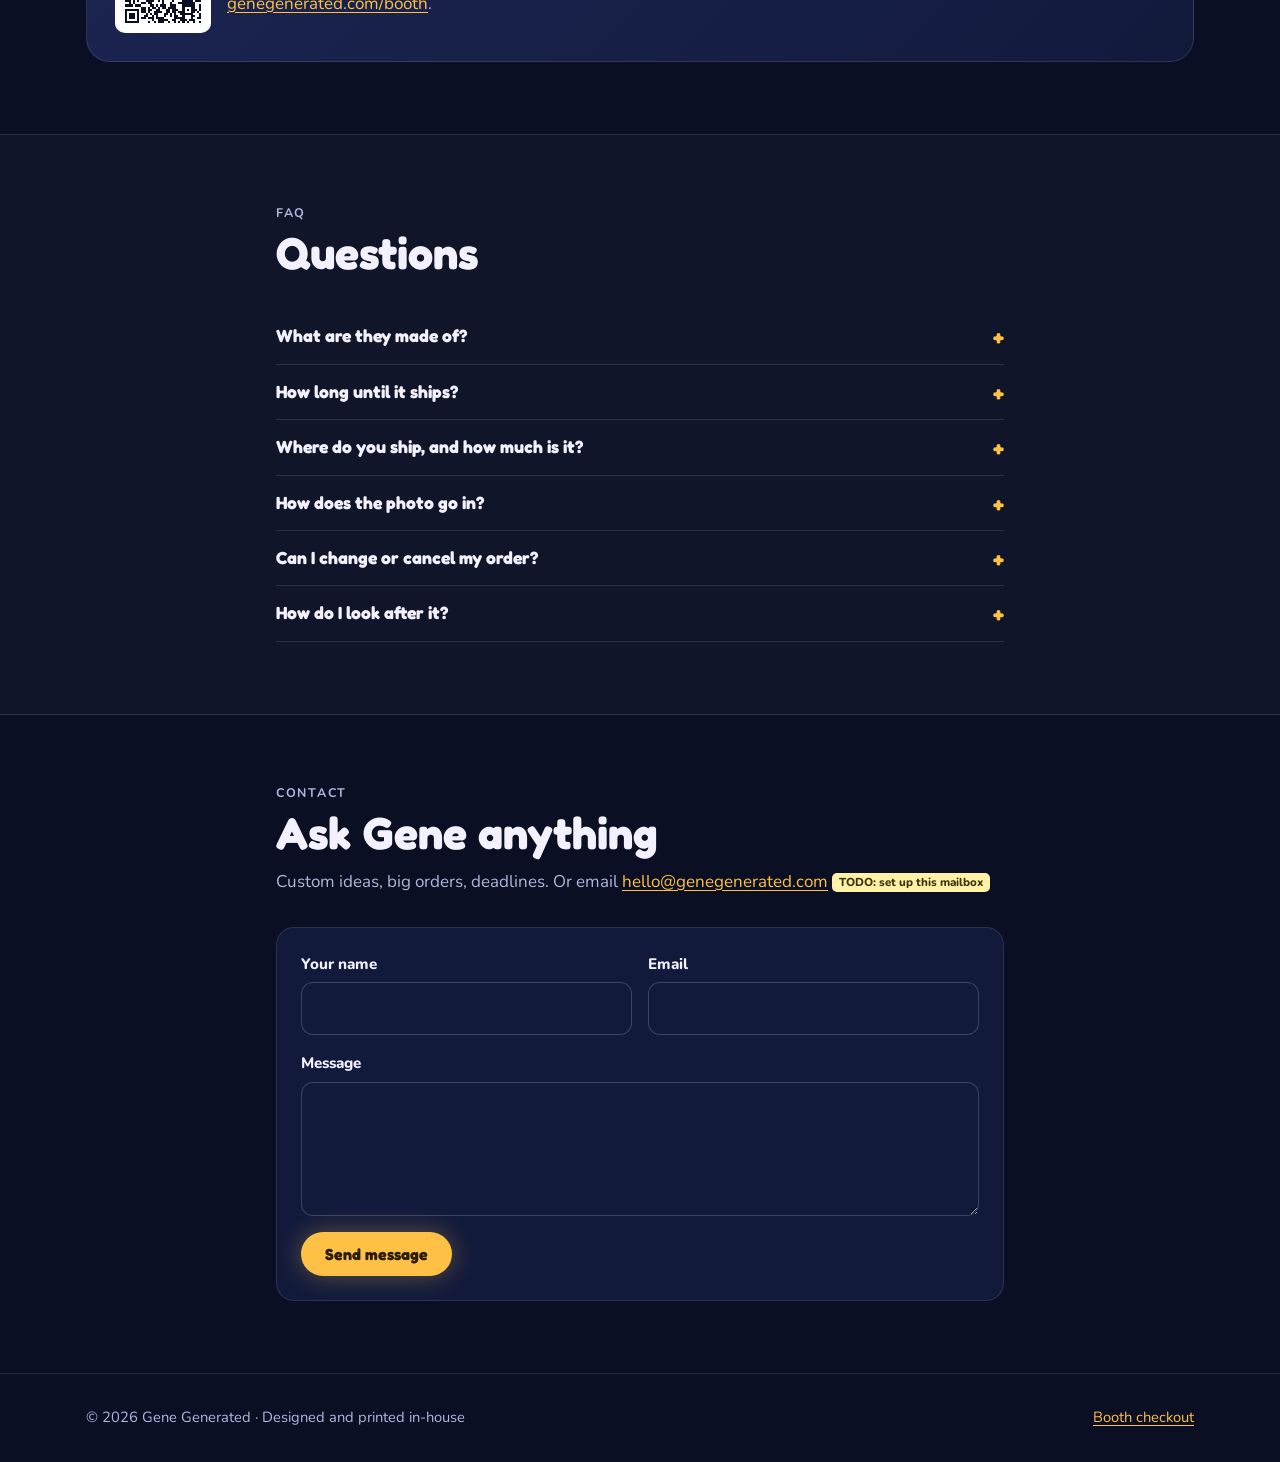
==== commit a7d79d4e: "Shop: departments with subcategories; photo cleanup tool Holidays (Christmas, Halloween, Thanksgivin" ====
--- a/index.html
+++ b/index.html
@@ -64,9 +64,10 @@
         <div class="section-head">
           <p class="eyebrow">Shop</p>
           <h2 id="shop-title">Printed, finished, ready to go</h2>
-          <p>Holiday pieces Gene has already printed. Every color is its own plastic, printed in place, so nothing is painted on.</p>
-        </div>
-        <div class="chips" data-shop-cats role="group" aria-label="Filter by category"></div>
+          <p>Pieces Gene has already printed. Every color is its own plastic, printed in place, so nothing is painted on.</p>
+        </div>
+        <div class="chips" data-shop-cats role="group" aria-label="Shop by department"></div>
+        <div class="chips chips-sub" data-shop-subs role="group" hidden></div>
         <div class="shop-grid" data-shop></div>
         <p class="help" data-shop-status role="status" aria-live="polite"></p>
       </div>
--- a/styles.css
+++ b/styles.css
@@ -299,7 +299,10 @@
 .chip span { opacity: .7; font-weight: 800; margin-left: 2px; }
 .chip:hover { color: var(--snow); border-color: #ffffff40; }
 .chip[aria-pressed="true"] { background: var(--gold); color: var(--on-gold); border-color: var(--gold); }
-.chips + .shop-grid { margin-top: 18px; }
+.chips + .shop-grid, .chips-sub + .shop-grid { margin-top: 18px; }
+.chips-sub { margin-top: 10px; }
+.chip-sub { font-size: .85rem; padding: 8px 14px; background: transparent; }
+.chip-sub[aria-pressed="true"] { background: var(--snow); color: var(--night); border-color: var(--snow); }
 .shop-cat { font: 700 .72rem/1 var(--f-body) !important; letter-spacing: .12em; text-transform: uppercase; color: var(--gold) !important; flex: none !important; }
 .shop-link { text-decoration: none; color: inherit; }
 .shop-link:hover { border-color: var(--gold); }
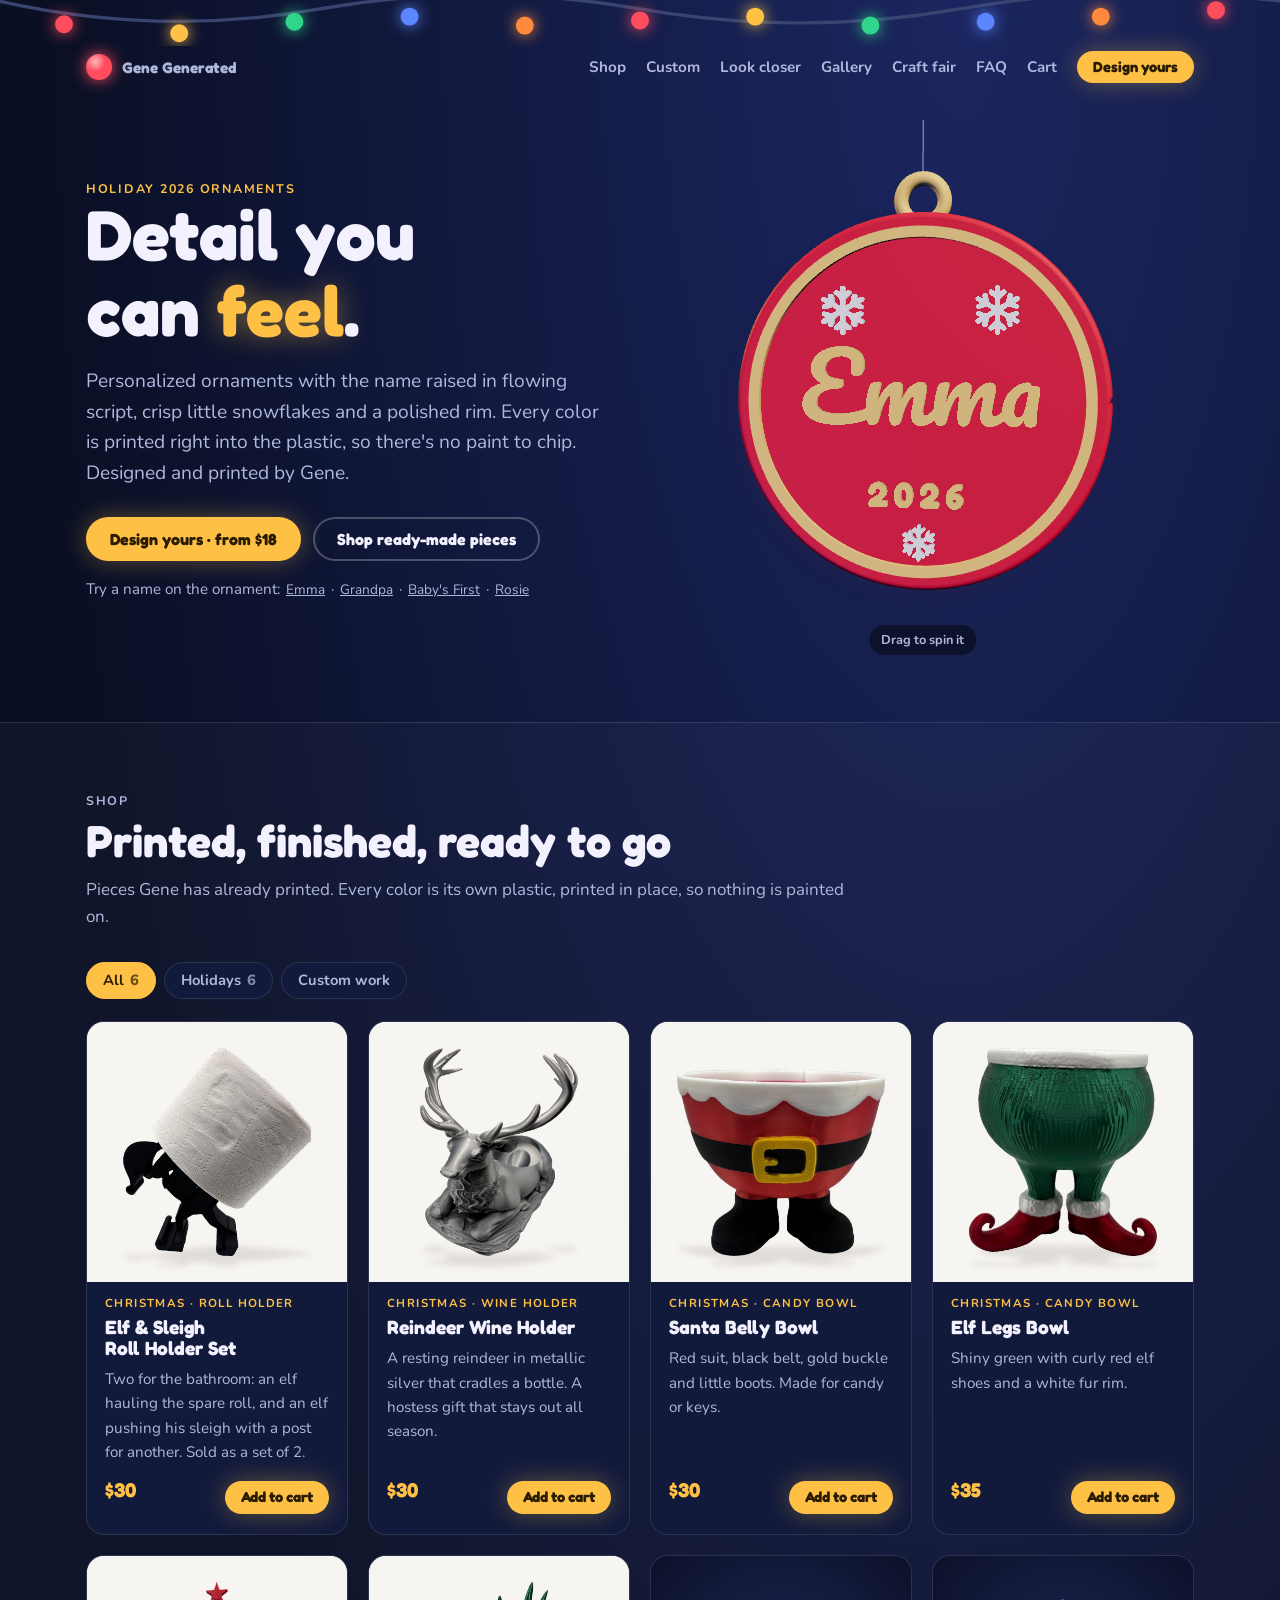
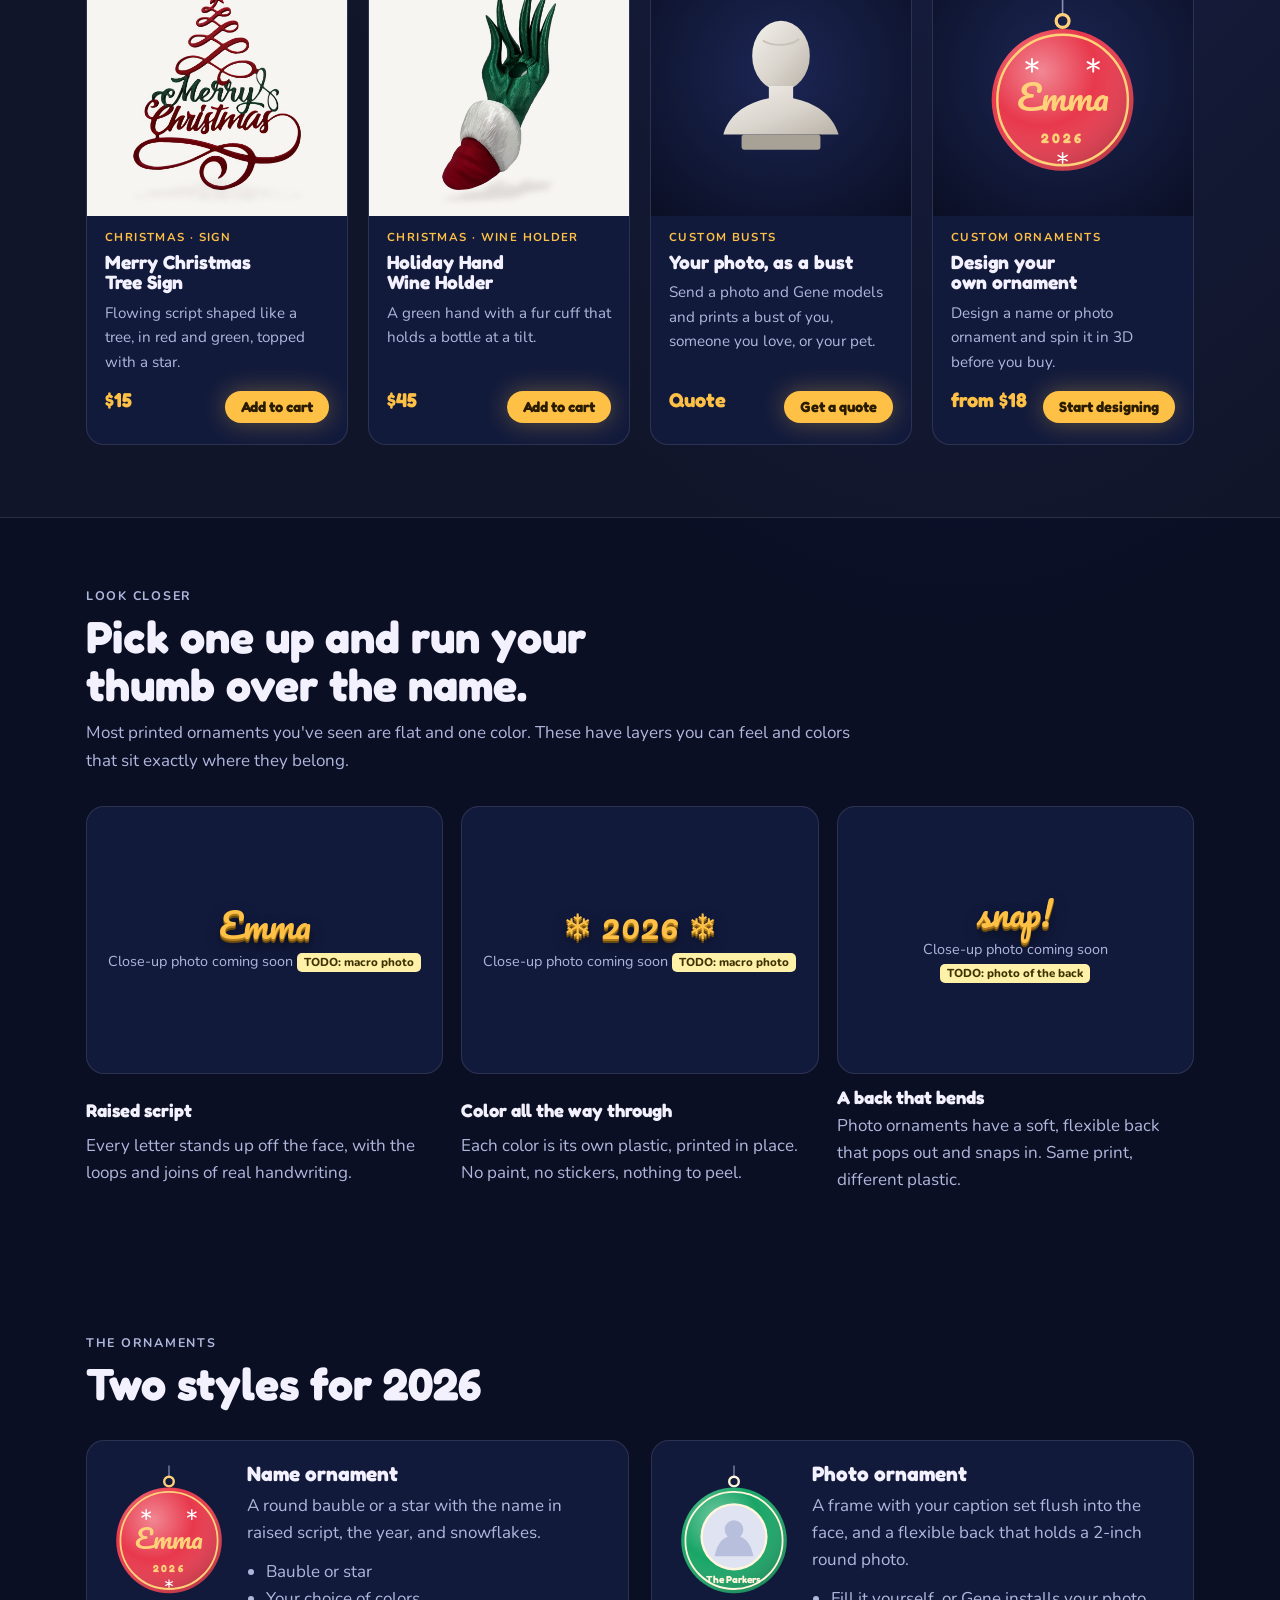
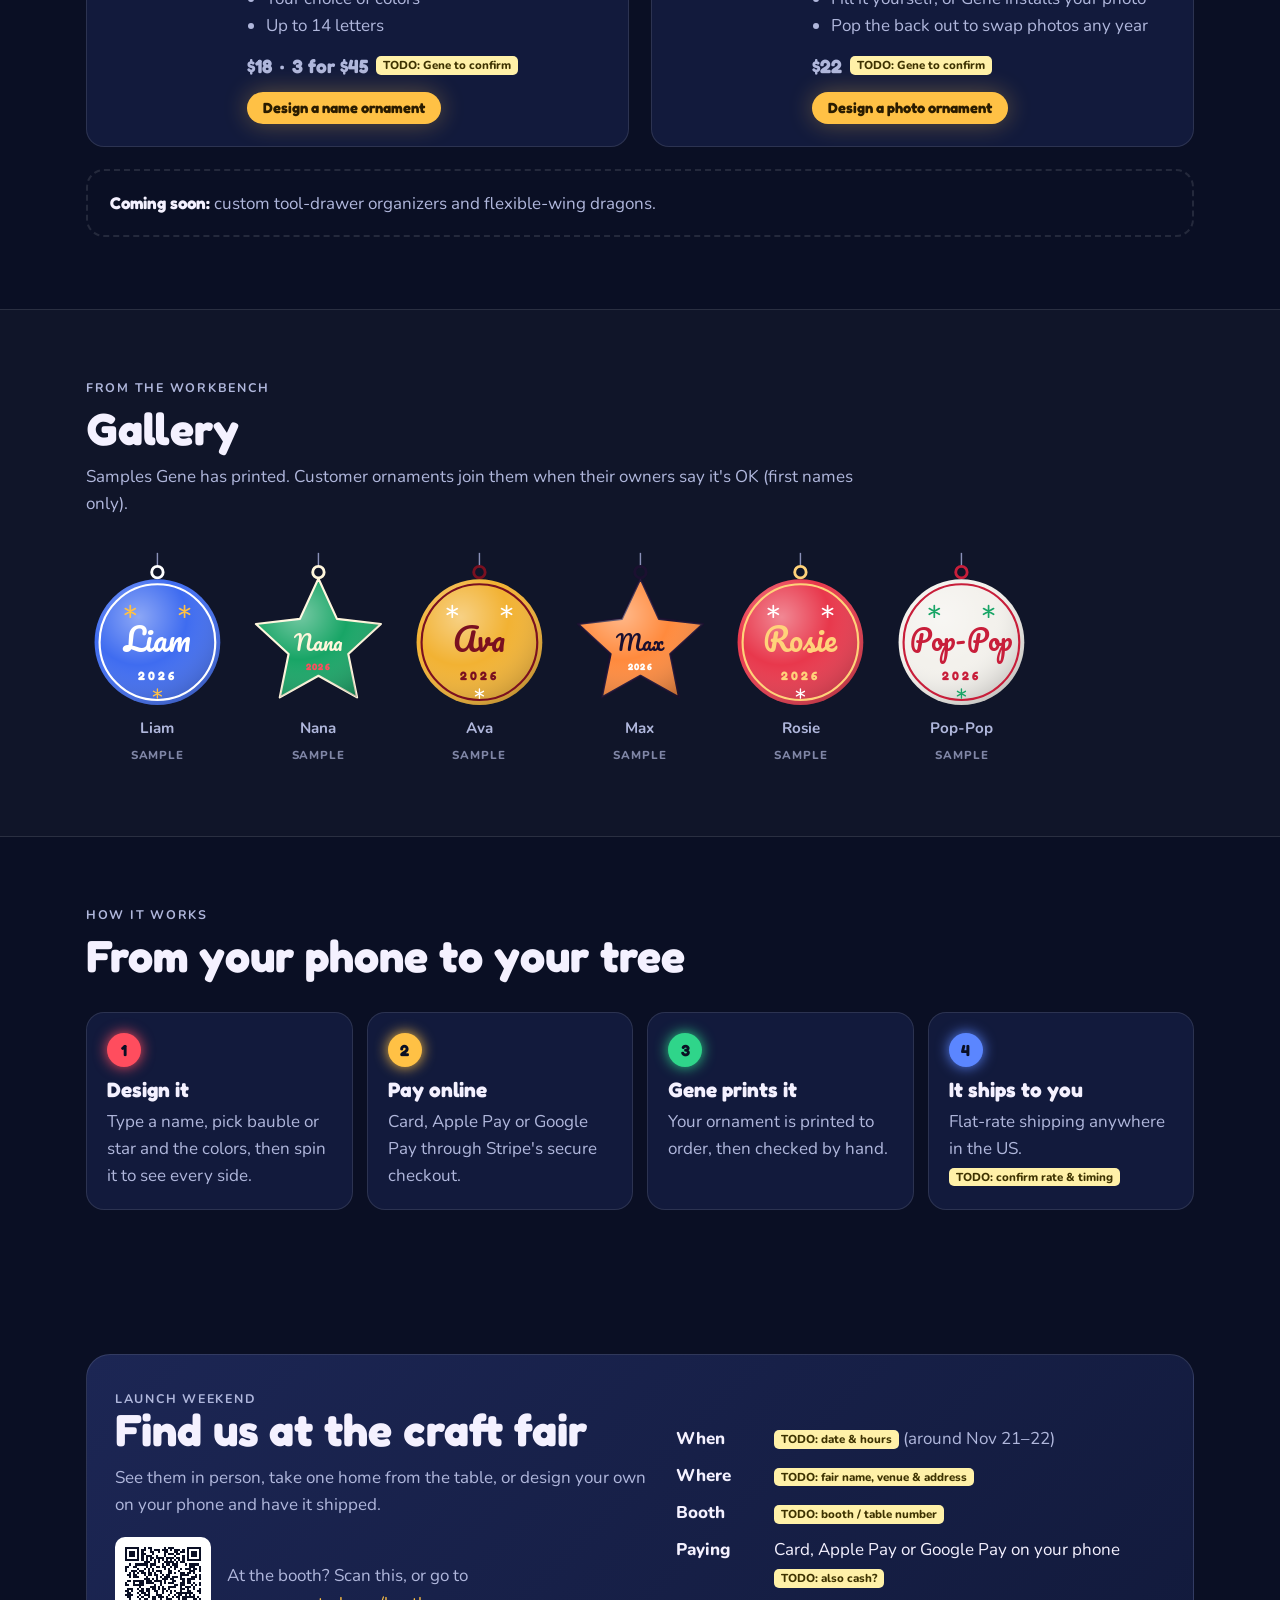
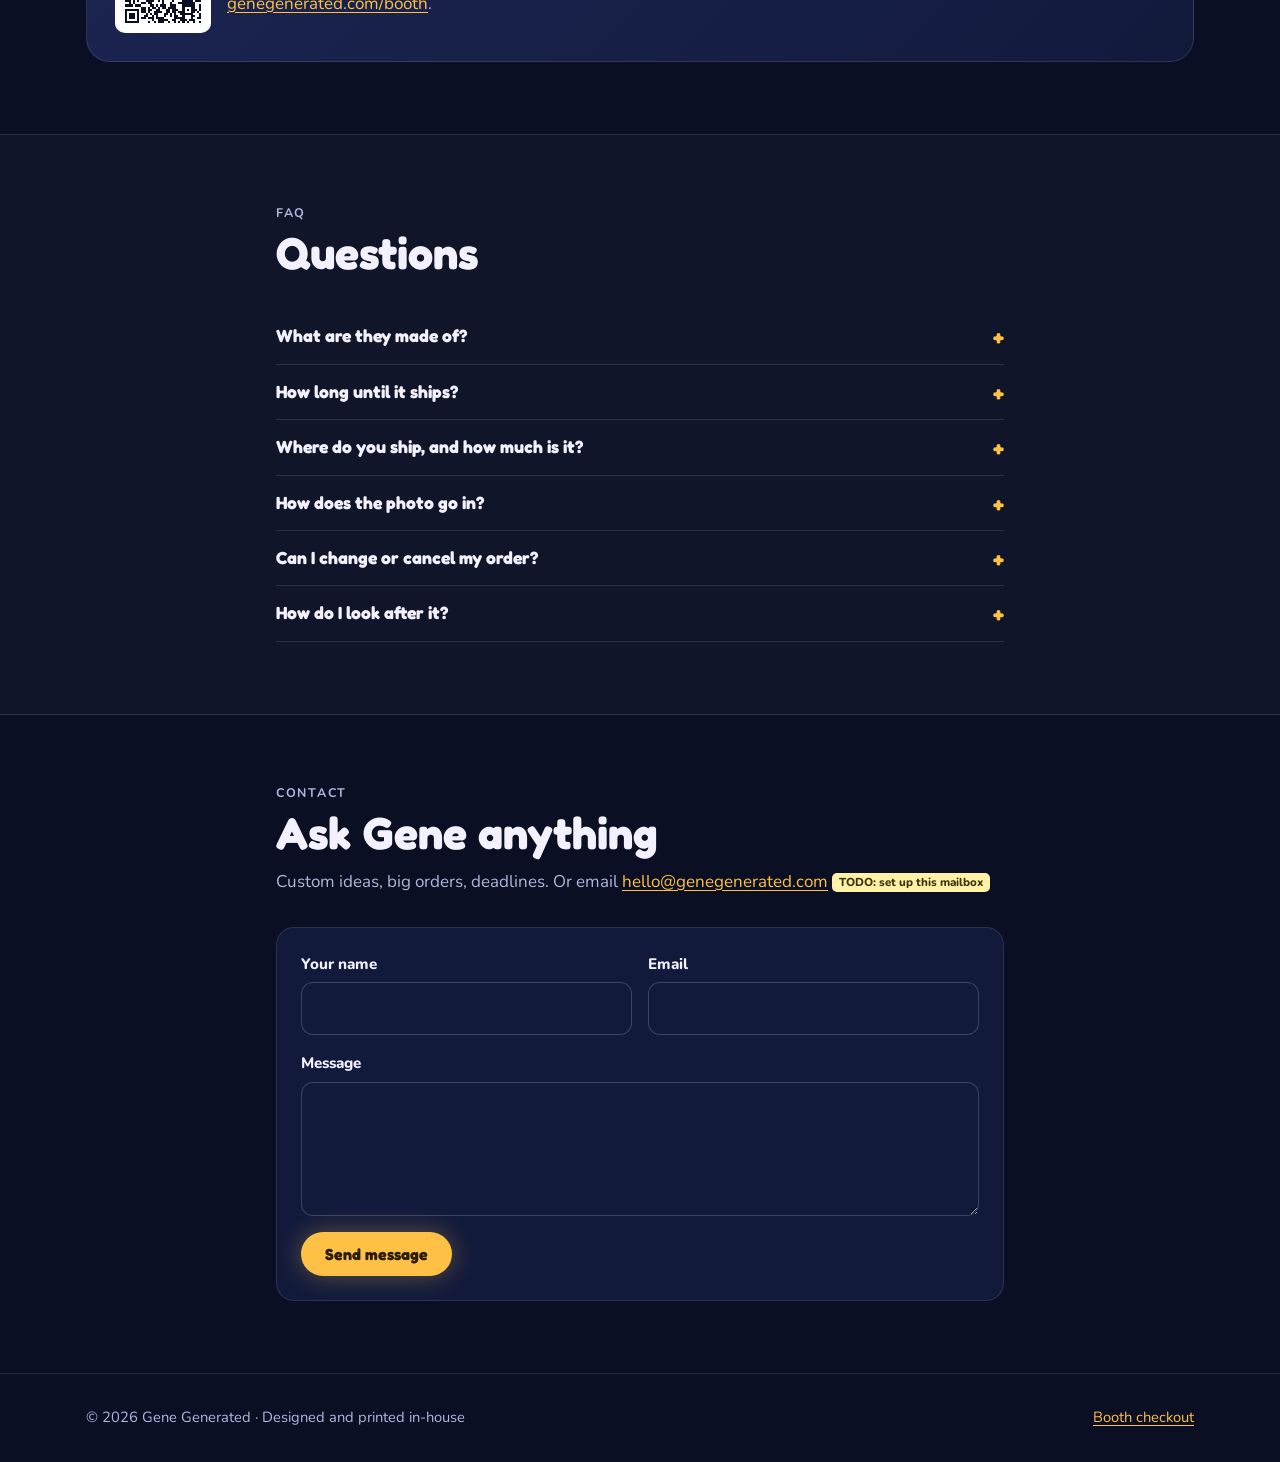
==== commit 2d5e5b16: "Local pickup, Custom work page with quote form, product pages - Cart: ship ($6) or free local pickup" ====
--- a/index.html
+++ b/index.html
@@ -28,6 +28,7 @@
       <nav aria-label="Main">
         <ul>
           <li><a href="#shop">Shop</a></li>
+          <li><a href="/custom.html">Custom</a></li>
           <li class="hide-sm"><a href="#closer">Look closer</a></li>
           <li class="hide-sm"><a href="#gallery">Gallery</a></li>
           <li class="hide-sm"><a href="#fair">Craft fair</a></li>
--- a/styles.css
+++ b/styles.css
@@ -193,7 +193,7 @@
 .field { display: grid; gap: 6px; }
 .field > label, .label { font-weight: 800; font-size: .95rem; }
 .help { color: var(--dim); font-size: .88rem; }
-input[type="text"], input[type="email"], input[type="number"], textarea, select {
+input[type="text"], input[type="email"], input[type="number"], input[type="tel"], input[type="date"], textarea, select {
   width: 100%; font: inherit; color: var(--snow); background: var(--night-2);
   border: 1.5px solid #ffffff2e; border-radius: 12px; padding: 12px 14px;
 }
@@ -308,3 +308,57 @@
 .shop-link:hover { border-color: var(--gold); }
 .shop-img.orn-img { display: grid; place-items: center; background: radial-gradient(circle at 50% 45%, #1c2654, #0a0f24); }
 .shop-img.orn-img svg { width: 62%; }
+
+/* Ship or pick up */
+.fulfil { border: 0; padding: 0; margin: 14px 0 4px; display: grid; gap: 8px; }
+.fulfil legend { font-weight: 800; margin-bottom: 6px; }
+.fulfil label { display: flex; gap: 10px; align-items: flex-start; padding: 12px 14px; border: 1px solid var(--line); border-radius: 12px; cursor: pointer; }
+.fulfil label:has(input:checked) { border-color: var(--gold); background: #ffc14512; }
+.fulfil input { margin-top: 4px; accent-color: var(--gold); }
+.fulfil small { display: block; color: var(--dim); font-size: .85rem; }
+
+.shop-img { display: block; }
+.card-link { color: inherit; text-decoration: none; }
+.card-link:hover { text-decoration: underline; text-decoration-color: var(--gold); }
+.shop-img.orn-img svg[viewBox="0 0 120 120"] { width: 70%; }
+
+/* Custom work page */
+.hero-slim { padding-block: 28px 40px; }
+.hero-slim h1 em { font-style: normal; color: var(--gold); }
+.bust-grid { display: grid; gap: 28px; margin-top: 24px; align-items: start; }
+@media (min-width: 860px) { .bust-grid { grid-template-columns: 1.1fr 1fr; } }
+.bust-pair { display: grid; grid-template-columns: minmax(0, 1fr) minmax(0, 1fr); gap: 12px; margin: 0; min-width: 0; }
+.bust-grid > * { min-width: 0; }
+.bust-pair .ph span { font-size: .85rem; }
+.bust-pair img, .bust-pair .ph { aspect-ratio: 1; width: 100%; border-radius: var(--radius); object-fit: cover; background: #f7f5f2; }
+.bust-pair .ph { display: grid; place-content: center; text-align: center; gap: 6px; color: #5b5650; padding: 12px; }
+.bust-pair .ph b { font: 700 1.4rem var(--f-display); }
+.bust-pair figcaption { grid-column: 1 / -1; color: var(--dim); font-size: .95rem; }
+.steps.steps-1 { grid-template-columns: 1fr; }
+.facts { list-style: none; padding: 0; margin: 20px 0 0; display: grid; gap: 8px; color: var(--dim); }
+.facts b { color: var(--snow); }
+.pick { display: flex; flex-wrap: wrap; gap: 8px; }
+.pick label { display: inline-flex; gap: 8px; align-items: center; padding: 10px 14px; border: 1px solid var(--line); border-radius: 999px; cursor: pointer; font-weight: 700; }
+.pick label:has(input:checked) { border-color: var(--gold); background: #ffc14514; }
+.pick input { accent-color: var(--gold); }
+.contact-form input[type="file"] { font: inherit; color: var(--dim); }
+.check { display: flex; gap: 10px; align-items: flex-start; font-size: .95rem; color: var(--dim); }
+.check input { margin-top: 5px; accent-color: var(--gold); }
+
+/* Product pages */
+.product-page { padding-block: 20px 56px; }
+.crumbs { font-size: .9rem; color: var(--dim); margin-bottom: 18px; }
+.crumbs a { color: var(--dim); }
+.pp-grid { display: grid; gap: 28px; }
+@media (min-width: 860px) { .pp-grid { grid-template-columns: 1.1fr 1fr; gap: 48px; align-items: start; } }
+.pp-main { width: 100%; height: auto; aspect-ratio: 1; object-fit: cover; border-radius: var(--radius); background: #f7f5f2; display: block; }
+.pp-thumbs { display: flex; gap: 10px; margin-top: 12px; flex-wrap: wrap; }
+.pp-thumbs button { padding: 0; border: 2px solid transparent; border-radius: 12px; background: none; cursor: pointer; width: 76px; }
+.pp-thumbs button[aria-pressed="true"] { border-color: var(--gold); }
+.pp-thumbs img { width: 100%; height: auto; display: block; border-radius: 10px; }
+.pp-info h1 { font-size: clamp(1.8rem, 4vw, 2.6rem); margin-top: 6px; }
+.pp-price { font: 700 1.8rem var(--f-display); color: var(--gold); margin: 10px 0 6px; }
+.pp-info .lede { color: var(--dim); font-size: 1.1rem; }
+.pp-buy { margin-top: 22px; }
+.pp-related { margin-top: 56px; }
+.pp-related .shop-body { padding: 12px 14px 14px; }
